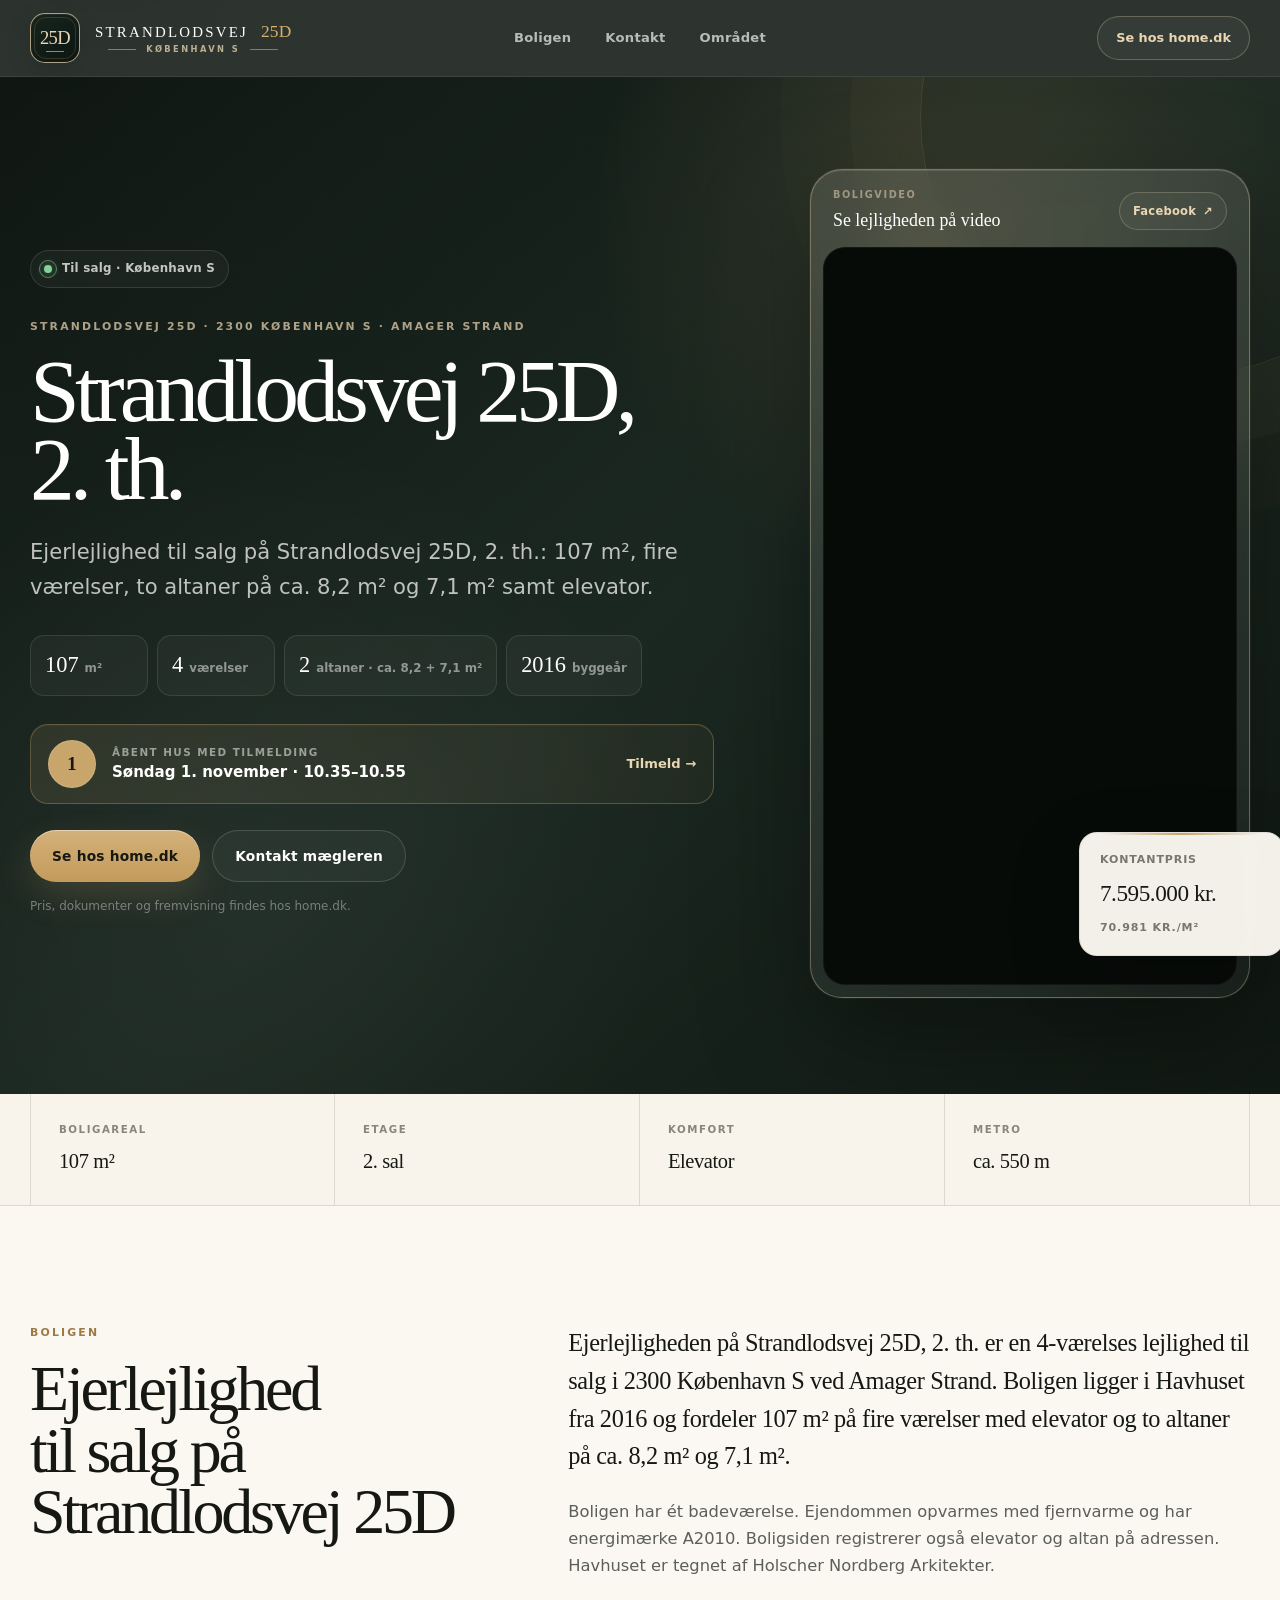
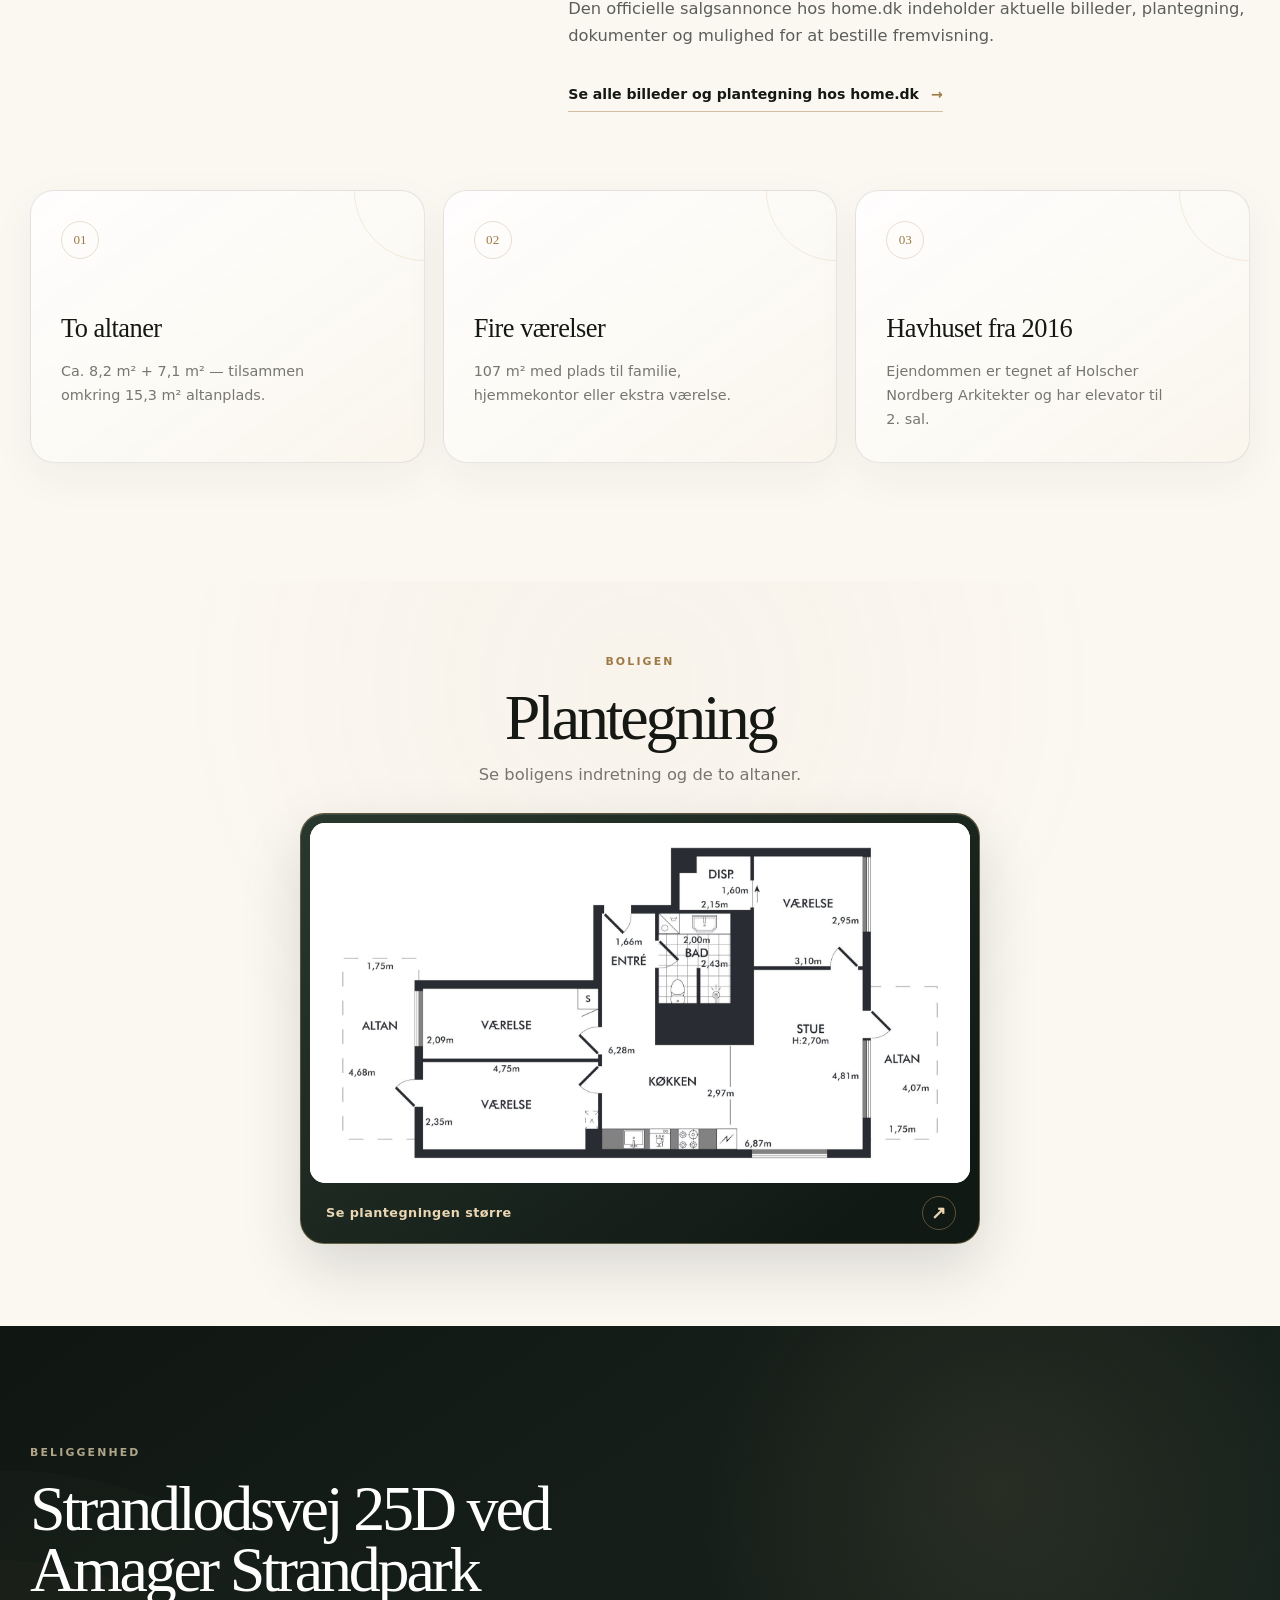
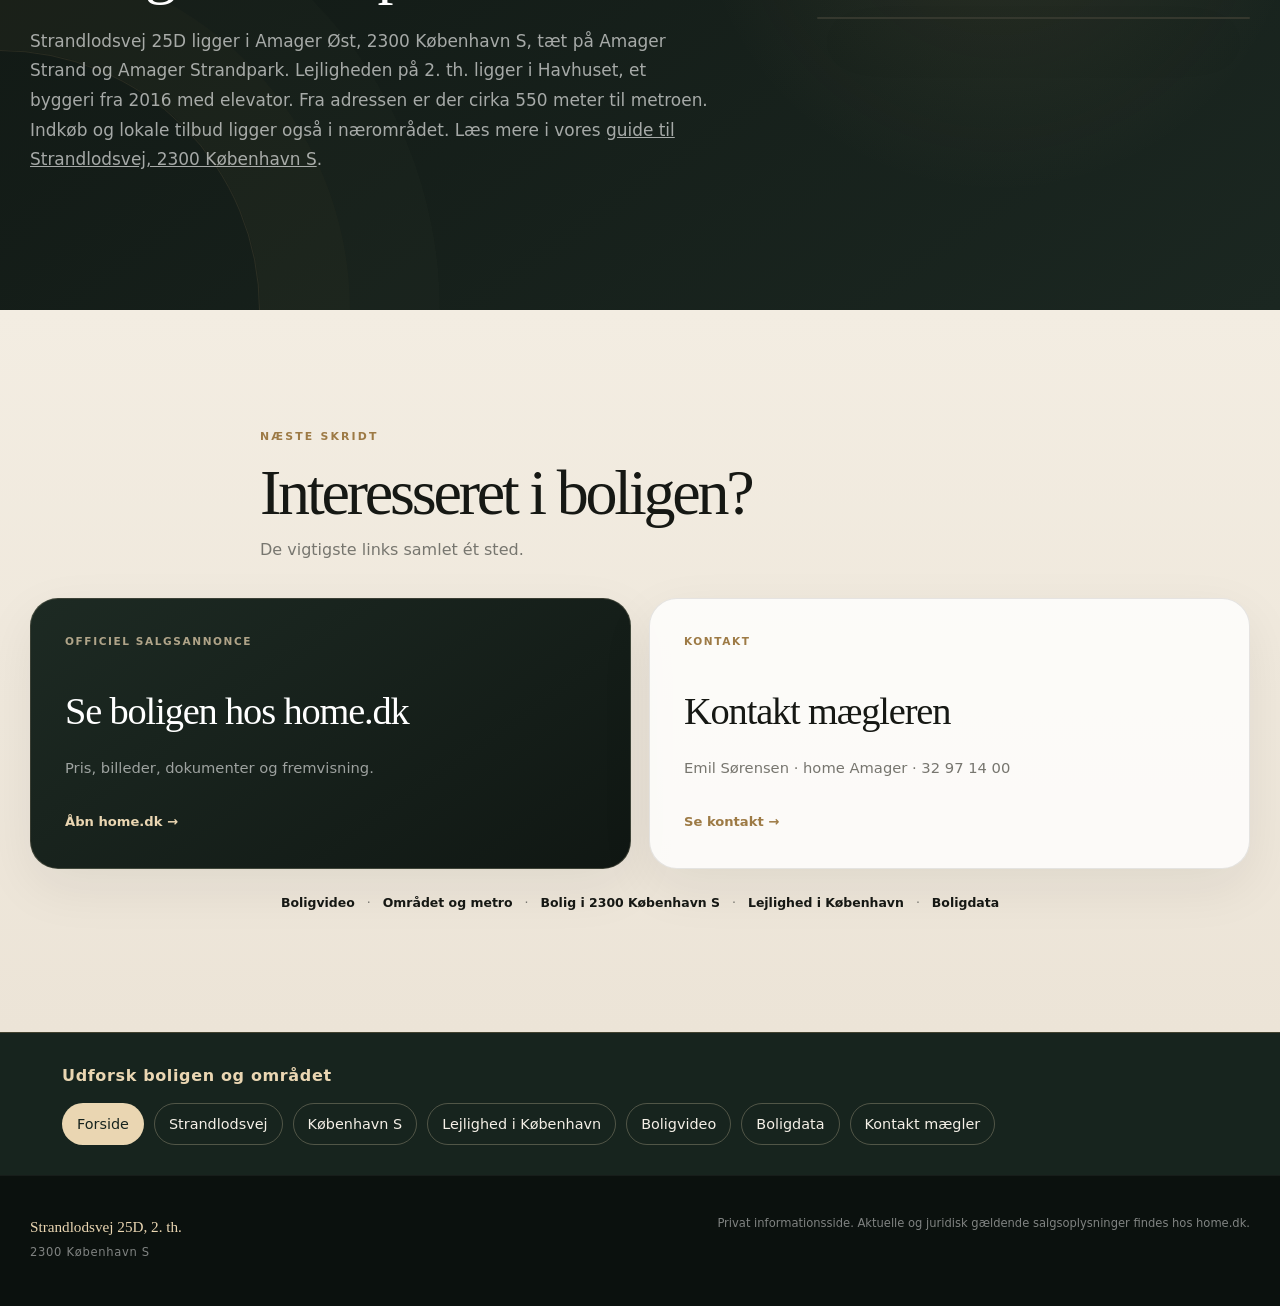
==== index.html @ 2f8e8815 "Sync listing data from home.dk" ====
<!doctype html>
<html lang="da">
<head>
  <meta charset="utf-8">
  <meta name="viewport" content="width=device-width, initial-scale=1, viewport-fit=cover">

  <title>Strandlodsvej 25D, 2. th., 2300 København S | Lejlighed til salg</title>
  <meta name="description" content="Ejerlejlighed til salg på Strandlodsvej 25D, 2. th., 2300 København S. 107 m², 4 værelser, 2 altaner og elevator tæt på Amager Strandpark og metro.">
  <meta name="robots" content="index,follow,max-image-preview:large,max-snippet:-1,max-video-preview:-1">
  <meta name="theme-color" content="#111914">

  <link rel="canonical" href="https://strandlodsvej25d.dk/">
  <link rel="alternate" hreflang="da-DK" href="https://strandlodsvej25d.dk/">
  <link rel="icon" href="/favicon-96x96.png" sizes="96x96" type="image/png">
  <link rel="manifest" href="/site.webmanifest">
  <link rel="preconnect" href="https://www.facebook.com">

  <meta property="og:locale" content="da_DK">
  <meta property="og:type" content="website">
  <meta property="og:site_name" content="Strandlodsvej 25D">
  <meta property="og:title" content="Strandlodsvej 25D, 2. th., 2300 København S | Lejlighed til salg">
  <meta property="og:description" content="Ejerlejlighed til salg på Strandlodsvej 25D, 2. th., 2300 København S. 107 m², 4 værelser, 2 altaner og elevator tæt på Amager Strandpark og metro.">
  <meta property="og:url" content="https://strandlodsvej25d.dk/">
  <meta name="twitter:card" content="summary">
  <meta name="twitter:title" content="Strandlodsvej 25D, 2. th., 2300 København S | Lejlighed til salg">
  <meta name="twitter:description" content="Ejerlejlighed til salg på Strandlodsvej 25D, 2. th., 2300 København S. 107 m², 4 værelser, 2 altaner og elevator tæt på Amager Strandpark og metro.">

  <link rel="stylesheet" href="/styles.css">

  <script type="application/ld+json">
  {
    "@context": "https://schema.org",
    "@graph": [
      {
        "@type": "WebSite",
        "@id": "https://strandlodsvej25d.dk/#website",
        "url": "https://strandlodsvej25d.dk/",
        "name": "Strandlodsvej 25D",
        "alternateName": "Strandlodsvej 25D, 2. th.",
        "inLanguage": "da-DK"
      },
      {
        "@type": "WebPage",
        "@id": "https://strandlodsvej25d.dk/#webpage",
        "url": "https://strandlodsvej25d.dk/",
        "name": "Strandlodsvej 25D, 2. th., 2300 København S | Lejlighed til salg",
        "description": "Ejerlejlighed til salg på Strandlodsvej 25D, 2. th., 2300 København S. 107 m², 4 værelser, 2 altaner og elevator tæt på Amager Strandpark og metro.",
        "inLanguage": "da-DK",
        "isPartOf": {
          "@id": "https://strandlodsvej25d.dk/#website"
        },
        "mainEntity": {
          "@id": "https://strandlodsvej25d.dk/#listing"
        }
      },
      {
        "@type": "RealEstateListing",
        "@id": "https://strandlodsvej25d.dk/#listing",
        "name": "Strandlodsvej 25D, 2. th., 2300 København S",
        "url": "https://strandlodsvej25d.dk/",
        "description": "Ejerlejlighed til salg på Strandlodsvej 25D, 2. th., nær Amager Strand i Amager Øst, 2300 København S. 107 m², 4 værelser, ét badeværelse, to altaner, elevator og Havhuset fra 2016.",
        "mainEntityOfPage": {
          "@id": "https://strandlodsvej25d.dk/#webpage"
        },
        "dateModified": "2026-10-26",
        "relatedLink": [
          "https://home.dk/salg/lejligheder/strandlodsvej-25d-2th-2300-koebenhavn-s/sag-1450004513/",
          "https://www.boliga.dk/adresse/strandlodsvej-25d-2-th-2300-koebenhavn-s-982285138",
          "https://www.boligsiden.dk/adresse/strandlodsvej-25d-2-th-2300-koebenhavn-s",
          "https://www.facebook.com/reel/1838032494234064"
        ],
        "offers": {
          "@type": "Offer",
          "price": "7595000",
          "priceCurrency": "DKK",
          "url": "https://home.dk/salg/lejligheder/strandlodsvej-25d-2th-2300-koebenhavn-s/sag-1450004513/"
        },
        "about": {
          "@type": "Apartment",
          "name": "Strandlodsvej 25D, 2. th.",
          "address": {
            "@type": "PostalAddress",
            "streetAddress": "Strandlodsvej 25D, 2. th.",
            "postalCode": "2300",
            "addressLocality": "København S",
            "addressCountry": "DK"
          },
          "floorSize": {
            "@type": "QuantitativeValue",
            "value": 107,
            "unitCode": "MTK"
          },
          "numberOfRooms": 4,
          "numberOfBathroomsTotal": 1,
          "floorLevel": "2",
          "yearBuilt": 2016,
          "amenityFeature": [
            {
              "@type": "LocationFeatureSpecification",
              "name": "To altaner",
              "value": true
            },
            {
              "@type": "LocationFeatureSpecification",
              "name": "Elevator",
              "value": true
            },
            {
              "@type": "LocationFeatureSpecification",
              "name": "Fjernvarme",
              "value": true
            },
            {
              "@type": "LocationFeatureSpecification",
              "name": "Energimærke",
              "value": "A2010"
            }
          ]
        }
      },
      {
        "@type": "Event",
        "@id": "https://strandlodsvej25d.dk/#open-house-2026-11-01",
        "name": "Åbent hus – Strandlodsvej 25D, 2. th.",
        "startDate": "2026-11-01T10:35:00+01:00",
        "endDate": "2026-11-01T10:55:00+01:00",
        "eventAttendanceMode": "https://schema.org/OfflineEventAttendanceMode",
        "eventStatus": "https://schema.org/EventScheduled",
        "location": {
          "@type": "Place",
          "name": "Strandlodsvej 25D, 2. th.",
          "address": {
            "@type": "PostalAddress",
            "streetAddress": "Strandlodsvej 25D, 2. th.",
            "postalCode": "2300",
            "addressLocality": "København S",
            "addressCountry": "DK"
          }
        },
        "url": "https://home.dk/salg/lejligheder/strandlodsvej-25d-2th-2300-koebenhavn-s/sag-1450004513/"
      }
    ]
  }
  </script>
<style id="site-wide-links-style">.site-wide-links{padding:30px 0;background:#17241e;color:#f5f0e7;border-top:1px solid rgba(200,165,107,.24)}.site-wide-links .shell{max-width:1200px;margin:0 auto;padding-left:22px;padding-right:22px}.site-wide-links-title{font-weight:700;letter-spacing:.04em;color:#ead6b2;margin:0 0 14px}.site-wide-links-items{display:flex;flex-wrap:wrap;gap:10px}.site-wide-links-items a{display:inline-block;color:#f5f0e7!important;text-decoration:none;border:1px solid rgba(234,214,178,.28);border-radius:999px;padding:10px 14px;font-size:.9rem;line-height:1.4;position:relative;z-index:3}.site-wide-links-items a:hover,.site-wide-links-items a[aria-current="page"]{background:#ead6b2;color:#17241e!important}@media(max-width:600px){.site-wide-links{padding:24px 0}.site-wide-links-items{display:grid;grid-template-columns:repeat(2,minmax(0,1fr));gap:9px}.site-wide-links-items a{text-align:center;padding:11px 7px;font-size:.8rem;overflow-wrap:anywhere}}@media(max-width:340px){.site-wide-links-items{grid-template-columns:1fr}}</style></head>

<body>
  <a class="skip-link" href="#main">Spring til indhold</a>

  <header class="site-header">
    <div class="shell nav">
      <a class="brand brand-option-one" href="/" aria-label="Strandlodsvej 25D">
        <span class="brand-seal" aria-hidden="true">
          <span class="brand-seal-text">25D</span>
          <span class="brand-seal-rule"></span>
        </span>
        <span class="brand-lockup">
          <span class="brand-title">STRANDLODSVEJ <em>25D</em></span>
          <span class="brand-sub"><i></i>KØBENHAVN S<i></i></span>
        </span>
      </a>

      <nav class="nav-links" aria-label="Hovednavigation">
        <a href="/#boligen">Boligen</a>
        <a href="/kontakt/">Kontakt</a>
        <a href="/#omraadet">Området</a>
      </nav>

      <a class="nav-cta" href="https://home.dk/salg/lejligheder/strandlodsvej-25d-2th-2300-koebenhavn-s/sag-1450004513/" rel="noopener">
        Se hos home.dk
      </a>
    </div>
  </header>

  <main id="main">
    <section class="hero" id="top">
      <div class="shell hero-grid">
        <div class="hero-copy">
          <div class="availability">
            <span class="pulse" aria-hidden="true"></span>
            <span>Til salg · København S</span>
          </div>

          <p class="eyebrow">Strandlodsvej 25D · 2300 København S · Amager Strand</p>
          <h1>Strandlodsvej 25D,<br>2. th.</h1>
          <p class="hero-lead">
            Ejerlejlighed til salg på Strandlodsvej 25D, 2. th.:
            107 m², fire værelser, to altaner på ca. 8,2 m² og 7,1 m² samt elevator.
          </p>

          <div class="hero-stats" aria-label="Vigtigste boligfakta">
            <div><strong>107</strong><span>m²</span></div>
            <div><strong>4</strong><span>værelser</span></div>
            <div><strong>2</strong><span>altaner · ca. 8,2 + 7,1 m²</span></div>
            <div><strong>2016</strong><span>byggeår</span></div>
          </div>
          <div class="open-house-banner">
            <div class="open-house-icon" aria-hidden="true">1</div>
            <div class="open-house-copy">
              <span>Åbent hus med tilmelding</span>
              <strong>Søndag 1. november · 10.35–10.55</strong>
            </div>
            <a href="https://home.dk/salg/lejligheder/strandlodsvej-25d-2th-2300-koebenhavn-s/sag-1450004513/" rel="noopener">
              Tilmeld →
            </a>
          </div>

          <div class="hero-actions">
            <a class="button button-primary" href="https://home.dk/salg/lejligheder/strandlodsvej-25d-2th-2300-koebenhavn-s/sag-1450004513/" rel="noopener">
              Se hos home.dk
            </a>
            <a class="button button-ghost" href="/kontakt/">
              Kontakt mægleren
            </a>
          </div>

          <p class="microcopy">Pris, dokumenter og fremvisning findes hos home.dk.</p>
        </div>

        <div class="video-stage" id="video">
          <div class="video-shell">
            <div class="video-toolbar">
              <div>
                <span class="video-kicker">Boligvideo</span>
                <strong>Se lejligheden på video</strong>
              </div>
              <a class="video-facebook-link" href="https://www.facebook.com/reel/1838032494234064" target="_blank" rel="noopener" aria-label="Åbn boligvideo på Facebook">
                Facebook <span aria-hidden="true">↗</span>
              </a>
            </div>

            <div class="video-frame">
              <iframe
                src="https://www.facebook.com/plugins/video.php?height=476&amp;href=https%3A%2F%2Fwww.facebook.com%2Freel%2F1838032494234064%2F&amp;show_text=false&amp;width=267&amp;t=0"
                width="267"
                height="476"
                style="border:none;overflow:hidden"
                scrolling="no"
                frameborder="0"
                allowfullscreen="true"
                allow="autoplay; clipboard-write; encrypted-media; picture-in-picture; web-share"
                title="Video af Strandlodsvej 25D">
              </iframe>
            </div>
          </div>

          <div class="price-card">
            <span>Kontantpris</span>
            <strong>7.595.000 kr.</strong>
            <small>70.981 kr./m²</small>
          </div>
        </div>
      </div>
    </section>

    <section class="trust-strip">
      <div class="shell trust-grid">
        <div>
          <span class="trust-label">Boligareal</span>
          <strong>107 m²</strong>
        </div>
        <div>
          <span class="trust-label">Etage</span>
          <strong>2. sal</strong>
        </div>
        <div>
          <span class="trust-label">Komfort</span>
          <strong>Elevator</strong>
        </div>
        <div>
          <span class="trust-label">Metro</span>
          <strong>ca. 550 m</strong>
        </div>
      </div>
    </section>

    <section class="section" id="boligen">
      <div class="shell content-grid">
        <div class="section-intro">
          <p class="eyebrow dark">Boligen</p>
          <h2>Ejerlejlighed til salg på Strandlodsvej 25D</h2>
        </div>

        <div class="prose">
          <p class="lead-paragraph">
            Ejerlejligheden på Strandlodsvej 25D, 2. th. er en 4-værelses lejlighed til salg
            i 2300 København S ved Amager Strand. Boligen ligger i Havhuset fra 2016 og
            fordeler 107 m² på fire værelser med elevator og to altaner på ca. 8,2 m² og 7,1 m².
          </p>
          <p>
            Boligen har ét badeværelse. Ejendommen opvarmes med fjernvarme
            og har energimærke A2010. Boligsiden registrerer også elevator og altan
            på adressen. Havhuset er tegnet af Holscher Nordberg Arkitekter.
          </p>
          <p>
            Den officielle salgsannonce hos home.dk indeholder aktuelle billeder,
            plantegning, dokumenter og mulighed for at bestille fremvisning.
          </p>

          <a class="text-cta" href="https://home.dk/salg/lejligheder/strandlodsvej-25d-2th-2300-koebenhavn-s/sag-1450004513/" rel="noopener">
            Se alle billeder og plantegning hos home.dk <span>→</span>
          </a>
        </div>
      </div>

      <div class="shell feature-grid">
        <article class="feature-card">
          <span>01</span>
          <h3>To altaner</h3>
          <p>Ca. 8,2 m² + 7,1 m² — tilsammen omkring 15,3 m² altanplads.</p>
        </article>
        <article class="feature-card">
          <span>02</span>
          <h3>Fire værelser</h3>
          <p>107 m² med plads til familie, hjemmekontor eller ekstra værelse.</p>
        </article>
        <article class="feature-card">
          <span>03</span>
          <h3>Havhuset fra 2016</h3>
          <p>Ejendommen er tegnet af Holscher Nordberg Arkitekter og har elevator til 2. sal.</p>
        </article>
      </div>
    </section>

    <section class="section floorplan-section" id="plantegning">
      <div class="shell floorplan-intro">
        <p class="eyebrow dark">Boligen</p>
        <h2>Plantegning</h2>
        <p>Se boligens indretning og de to altaner.</p>
      </div>

      <div class="shell">
        <a class="floorplan-card floorplan-trigger" href="/floorplan-preview.png" target="_blank" rel="noopener" aria-label="Åbn plantegningen" aria-haspopup="dialog">
          <img src="/floorplan-preview.png" alt="Plantegning af 107 m² lejlighed på Strandlodsvej 25D, 2. th. ved Amager Strand med to altaner" width="1881" height="1026" loading="lazy">
          <span class="floorplan-action">
            <span>Se plantegningen større</span>
            <span aria-hidden="true">↗</span>
          </span>
        </a>
      </div>
    </section>

    <dialog class="floorplan-dialog" id="floorplan-dialog" aria-label="Plantegning for Strandlodsvej 25D">
      <div class="floorplan-dialog-header">
        <strong>Plantegning</strong>
        <button class="floorplan-dialog-close" type="button" aria-label="Luk plantegningen">Luk ×</button>
      </div>
      <img src="/floorplan-preview.png" alt="Plantegning af 107 m² lejlighed på Strandlodsvej 25D, 2. th. ved Amager Strand med to altaner" width="1881" height="1026">
      <a class="floorplan-dialog-fullsize" href="/floorplan-preview.png" target="_blank" rel="noopener">Åbn billedet i fuld størrelse ↗</a>
    </dialog>

    <section class="section section-dark" id="omraadet">
      <div class="shell location-grid">
        <div>
          <p class="eyebrow light">Beliggenhed</p>
          <h2>Strandlodsvej 25D ved Amager Strandpark</h2>
          <p class="location-copy">
            Strandlodsvej 25D ligger i Amager Øst, 2300 København S, tæt
            på Amager Strand og Amager Strandpark. Lejligheden på 2. th.
            ligger i Havhuset, et byggeri fra 2016 med elevator.
            Fra adressen er der cirka 550 meter til metroen. Indkøb og
            lokale tilbud ligger også i nærområdet. Læs mere i vores
            <a href="/strandlodsvej/">guide til Strandlodsvej, 2300 København S</a>.
          </p>
        </div>

        <figure class="location-visual">
          <div class="location-metric" aria-label="Cirka 550 meter til metro">
            <strong>550 m</strong>
            <span>til metro</span>
          </div>
          <figcaption>
            <strong>Amager Strandpark</strong>
            <span>Foto: Thomas Rousing / Wikimedia Commons · <a href="https://creativecommons.org/licenses/by/2.0/" target="_blank" rel="noopener">CC BY 2.0</a></span>
          </figcaption>
        </figure>
      </div>
    </section>

    <section class="section buyer-actions" aria-labelledby="buyer-actions-title">
      <div class="shell buyer-actions-head">
        <p class="eyebrow dark">Næste skridt</p>
        <h2 id="buyer-actions-title">Interesseret i boligen?</h2>
        <p>De vigtigste links samlet ét sted.</p>
      </div>

      <div class="shell buyer-actions-grid">
        <a class="buyer-action buyer-action-primary" href="https://home.dk/salg/lejligheder/strandlodsvej-25d-2th-2300-koebenhavn-s/sag-1450004513/" rel="noopener">
          <span class="buyer-action-kicker">Officiel salgsannonce</span>
          <h3>Se boligen hos home.dk</h3>
          <p>Pris, billeder, dokumenter og fremvisning.</p>
          <span class="buyer-action-link">Åbn home.dk →</span>
        </a>

        <a class="buyer-action" href="/kontakt/">
          <span class="buyer-action-kicker">Kontakt</span>
          <h3>Kontakt mægleren</h3>
          <p>Emil Sørensen · home Amager · 32 97 14 00</p>
          <span class="buyer-action-link">Se kontakt →</span>
        </a>
      </div>

      <nav class="shell secondary-links" aria-label="Andre sider om Strandlodsvej 25D">
        <a href="/video/">Boligvideo</a>
        <span aria-hidden="true">·</span>
        <a href="/strandlodsvej/">Området og metro</a>
        <span aria-hidden="true">·</span>
        <a href="/2300-koebenhavn-s/">Bolig i 2300 København S</a>
        <span aria-hidden="true">·</span>
        <a href="/lejlighed-til-salg-koebenhavn/">Lejlighed i København</a>
        <span aria-hidden="true">·</span>
        <a href="/boliga/">Boligdata</a>
      </nav>
    </section>
  </main>

  <a class="mobile-sticky-cta" href="https://home.dk/salg/lejligheder/strandlodsvej-25d-2th-2300-koebenhavn-s/sag-1450004513/" rel="noopener">
    Se boligen hos home.dk
  </a>

  <nav class="site-wide-links" aria-label="Udforsk alle sider"><div class="shell"><p class="site-wide-links-title">Udforsk boligen og området</p><div class="site-wide-links-items"><a href="/" aria-current="page">Forside</a><a href="/strandlodsvej/">Strandlodsvej</a><a href="/2300-koebenhavn-s/">København S</a><a href="/lejlighed-til-salg-koebenhavn/">Lejlighed i København</a><a href="/video/">Boligvideo</a><a href="/boliga/">Boligdata</a><a href="/kontakt/">Kontakt mægler</a></div></div></nav>
<footer class="footer">
    <div class="shell footer-inner">
      <div>
        <strong>Strandlodsvej 25D, 2. th.</strong>
        <span>2300 København S</span>
      </div>
      <p>Privat informationsside. Aktuelle og juridisk gældende salgsoplysninger findes hos home.dk.</p>
    </div>
  </footer>
  <script>
    (() => {
      const trigger = document.querySelector(".floorplan-trigger");
      const dialog = document.getElementById("floorplan-dialog");
      if (!trigger || !dialog || typeof dialog.showModal !== "function") return;

      trigger.addEventListener("click", event => {
        event.preventDefault();
        dialog.showModal();
        document.body.style.overflow = "hidden";
      });
      dialog.querySelector(".floorplan-dialog-close").addEventListener("click", () => dialog.close());
      dialog.addEventListener("click", event => {
        if (event.target === dialog) dialog.close();
      });
      dialog.addEventListener("close", () => {
        document.body.style.overflow = "";
        trigger.focus();
      });
    })();
  </script>
</body>
</html>
---- styles.css ----
:root {
  --ink: #161814;
  --ink-soft: #252922;
  --forest: #1f2a24;
  --forest-deep: #111914;
  --ivory: #f5f0e7;
  --ivory-2: #ece4d7;
  --paper: #fbf8f2;
  --white: #ffffff;
  --muted: #77766f;
  --line: rgba(22,24,20,.12);
  --gold: #c8a56b;
  --gold-light: #ead6b2;
  --gold-deep: #9d7a45;
  --shadow-soft: 0 24px 70px rgba(17,25,20,.10);
  --shadow-deep: 0 34px 100px rgba(0,0,0,.28);
  --shell: min(1220px, calc(100% - 56px));
}

*,*::before,*::after{box-sizing:border-box}
html{scroll-behavior:smooth;background:var(--forest-deep)}
body{margin:0;max-width:100%;overflow-x:clip;background:var(--paper);color:var(--ink);font-family:Inter,ui-sans-serif,system-ui,-apple-system,BlinkMacSystemFont,"Segoe UI",sans-serif;line-height:1.65;-webkit-font-smoothing:antialiased;text-rendering:optimizeLegibility}
img,svg,video,iframe{max-width:100%}
a{color:inherit;-webkit-tap-highlight-color:transparent}
.shell{width:var(--shell);margin-inline:auto}
.skip-link{position:fixed;top:-80px;left:18px;z-index:999;padding:11px 16px;border-radius:999px;background:var(--white);color:var(--ink);font-size:.86rem;font-weight:800;box-shadow:var(--shadow-soft)}
.skip-link:focus{top:18px}

.site-header{position:sticky;top:0;z-index:100;border-bottom:1px solid rgba(255,255,255,.08);background:rgba(17,25,20,.88);backdrop-filter:blur(20px) saturate(130%);-webkit-backdrop-filter:blur(20px) saturate(130%)}
.nav{min-height:76px;display:grid;grid-template-columns:1fr auto 1fr;align-items:center;gap:30px}
.brand{width:fit-content;color:var(--white);text-decoration:none}
.brand-option-one{display:inline-flex;align-items:center;gap:15px;line-height:1}
.brand-seal{position:relative;display:grid;place-items:center;width:50px;height:50px;flex:0 0 50px;border:1px solid rgba(234,214,178,.72);border-radius:15px;background:linear-gradient(145deg,#18261f 0%,#0d1511 100%);box-shadow:inset 0 1px 0 rgba(255,255,255,.055),0 8px 24px rgba(0,0,0,.16)}
.brand-seal::after{content:"";position:absolute;inset:3px;border:1px solid rgba(200,165,107,.20);border-radius:12px;pointer-events:none}
.brand-seal-text{position:relative;z-index:1;color:var(--gold-light);font-family:Georgia,"Times New Roman",serif;font-size:1.16rem;font-weight:500;letter-spacing:-.035em}
.brand-seal-rule{position:absolute;left:15px;right:15px;bottom:10px;height:1px;background:rgba(200,165,107,.78)}
.brand-lockup{display:grid;gap:5px}
.brand-title{font-family:Georgia,"Times New Roman",serif;font-size:.93rem;font-weight:400;letter-spacing:.15em;white-space:nowrap}
.brand-title em{margin-left:7px;color:#d7b06b;font-family:Georgia,"Times New Roman",serif;font-size:1.17em;font-style:normal;font-weight:500;letter-spacing:.01em}
.brand-sub{display:flex;align-items:center;justify-content:center;gap:10px;color:rgba(234,214,178,.76);font-size:.52rem;font-weight:650;letter-spacing:.29em;white-space:nowrap}
.brand-sub i{display:block;width:28px;height:1px;background:rgba(200,165,107,.63)}
.nav-links{display:flex;align-items:center;gap:34px}
.nav-links a{position:relative;color:rgba(255,255,255,.67);text-decoration:none;font-size:.82rem;font-weight:650;letter-spacing:.02em;transition:color .2s ease}
.nav-links a::after{content:"";position:absolute;left:0;right:100%;bottom:-8px;height:1px;background:var(--gold);transition:right .22s ease}
.nav-links a:hover{color:var(--white)}
.nav-links a:hover::after{right:0}
.nav-cta{justify-self:end;display:inline-flex;align-items:center;min-height:44px;padding:0 18px;border:1px solid rgba(234,214,178,.28);border-radius:999px;background:rgba(255,255,255,.04);color:var(--gold-light);text-decoration:none;font-size:.8rem;font-weight:800;transition:background .2s ease,border-color .2s ease,transform .2s ease}
.nav-cta:hover{transform:translateY(-1px);border-color:rgba(234,214,178,.5);background:rgba(255,255,255,.08)}

.hero{position:relative;overflow:hidden;padding:92px 0 96px;color:var(--white);background:radial-gradient(circle at 76% 14%,rgba(200,165,107,.17),transparent 29%),radial-gradient(circle at 18% 78%,rgba(255,255,255,.045),transparent 34%),linear-gradient(140deg,#101713 0%,#1b2821 52%,#111914 100%)}
.hero::before{content:"";position:absolute;inset:0;opacity:.12;pointer-events:none;background-image:linear-gradient(rgba(255,255,255,.055) 1px,transparent 1px),linear-gradient(90deg,rgba(255,255,255,.055) 1px,transparent 1px);background-size:64px 64px;mask-image:linear-gradient(to bottom,#000 0%,rgba(0,0,0,.45) 58%,transparent 100%)}
.hero::after{content:"";position:absolute;width:520px;height:520px;right:-160px;top:-220px;border:1px solid rgba(200,165,107,.16);border-radius:50%;box-shadow:0 0 0 70px rgba(200,165,107,.035),0 0 0 140px rgba(200,165,107,.02);pointer-events:none}
.hero-grid{position:relative;z-index:1;display:grid;grid-template-columns:minmax(0,1fr) minmax(390px,.68fr);gap:clamp(48px,5.5vw,76px);align-items:center}
.hero-copy{min-width:0}
.availability{display:inline-flex;align-items:center;gap:10px;margin-bottom:30px;padding:8px 13px;border:1px solid rgba(255,255,255,.12);border-radius:999px;background:rgba(255,255,255,.035);color:rgba(255,255,255,.74);font-size:.74rem;font-weight:750;letter-spacing:.02em}
.pulse{position:relative;width:8px;height:8px;flex:0 0 8px;border-radius:50%;background:#83d39b;box-shadow:0 0 10px rgba(131,211,155,.55)}
.pulse::after{content:"";position:absolute;inset:-5px;border:1px solid rgba(131,211,155,.55);border-radius:50%;animation:statusPulse 2.8s ease-out infinite}
@keyframes statusPulse{0%{transform:scale(.7);opacity:.75}65%,100%{transform:scale(1.7);opacity:0}}
.eyebrow{margin:0 0 16px;color:rgba(234,214,178,.72);font-size:.68rem;font-weight:850;letter-spacing:.2em;text-transform:uppercase}
.eyebrow.dark{color:var(--gold-deep)}
.eyebrow.light{color:rgba(234,214,178,.74)}
h1,h2,h3,p{margin-top:0}
h1{max-width:800px;margin-bottom:26px;font-family:Georgia,"Times New Roman",serif;font-size:clamp(4rem,7vw,7.35rem);line-height:.88;font-weight:400;letter-spacing:-.055em;text-wrap:balance}
.hero-lead{max-width:650px;margin-bottom:30px;color:rgba(255,255,255,.72);font-size:clamp(1.08rem,1.8vw,1.32rem);line-height:1.65;font-weight:400}
.hero-stats{display:flex;flex-wrap:wrap;gap:9px;margin-bottom:28px}
.hero-stats div{display:flex;align-items:baseline;min-width:118px;padding:11px 14px;border:1px solid rgba(255,255,255,.10);border-radius:14px;background:rgba(255,255,255,.035)}
.hero-stats strong{font-family:Georgia,"Times New Roman",serif;font-size:1.4rem;font-weight:400}
.hero-stats span{margin-left:6px;color:rgba(255,255,255,.5);font-size:.74rem;font-weight:650}
.open-house-banner{display:grid;grid-template-columns:auto minmax(0,1fr) auto;gap:16px;align-items:center;max-width:720px;margin-bottom:26px;padding:15px 17px;border:1px solid rgba(200,165,107,.34);border-radius:18px;background:linear-gradient(90deg,rgba(200,165,107,.12),rgba(200,165,107,.055));box-shadow:inset 0 1px 0 rgba(255,255,255,.035)}
.open-house-icon{display:grid;place-items:center;width:48px;height:48px;border:1px solid rgba(255,255,255,.14);border-radius:50%;background:var(--gold);color:#171812;font-family:Georgia,"Times New Roman",serif;font-size:1.18rem;font-weight:700}
.open-house-copy{display:grid;min-width:0;line-height:1.22}
.open-house-copy span{margin-bottom:4px;color:rgba(255,255,255,.52);font-size:.65rem;font-weight:850;letter-spacing:.14em;text-transform:uppercase}
.open-house-copy strong{font-size:.94rem;font-weight:700}
.open-house-banner>a{display:inline-flex;align-items:center;min-height:44px;color:var(--gold-light);text-decoration:none;font-size:.82rem;font-weight:800;white-space:nowrap}
.hero-actions{display:flex;flex-wrap:wrap;gap:12px}
.button{display:inline-flex;justify-content:center;align-items:center;min-height:52px;padding:0 22px;border-radius:999px;text-decoration:none;font-size:.86rem;font-weight:850;letter-spacing:.015em;transition:transform .18s ease,box-shadow .18s ease,background .18s ease,border-color .18s ease}
.button:hover{transform:translateY(-2px)}
.button-primary{background:linear-gradient(180deg,#d3b17a 0%,#c39b5c 100%);color:#171812;box-shadow:0 14px 34px rgba(200,165,107,.18),inset 0 1px 0 rgba(255,255,255,.42)}
.button-primary:hover{box-shadow:0 18px 42px rgba(200,165,107,.24),inset 0 1px 0 rgba(255,255,255,.42)}
.button-ghost{border:1px solid rgba(255,255,255,.15);background:rgba(255,255,255,.035);color:var(--white)}
.button-ghost:hover{border-color:rgba(255,255,255,.28);background:rgba(255,255,255,.07)}
.microcopy{margin-top:15px;margin-bottom:0;color:rgba(255,255,255,.39);font-size:.75rem}

.video-stage{position:relative;width:100%;max-width:440px;justify-self:end}
.video-shell{position:relative;z-index:2;padding:12px;border:1px solid rgba(234,214,178,.34);border-radius:32px;background:linear-gradient(145deg,rgba(255,255,255,.12),rgba(255,255,255,.045));box-shadow:0 38px 110px rgba(0,0,0,.36),0 0 0 1px rgba(200,165,107,.08),inset 0 1px 0 rgba(255,255,255,.12);backdrop-filter:blur(16px);-webkit-backdrop-filter:blur(16px)}
.video-toolbar{min-height:58px;display:flex;align-items:center;justify-content:space-between;gap:18px;padding:5px 10px 11px}
.video-toolbar>div{display:grid}
.video-kicker{color:rgba(234,214,178,.55);font-size:.61rem;font-weight:850;letter-spacing:.16em;text-transform:uppercase}
.video-toolbar strong{margin-top:3px;font-family:Georgia,"Times New Roman",serif;font-size:1.12rem;font-weight:500}
.video-toolbar>a{display:inline-flex;align-items:center;justify-content:center;gap:7px;min-height:38px;padding:0 13px;border:1px solid rgba(234,214,178,.24);border-radius:999px;background:rgba(255,255,255,.045);color:var(--gold-light);text-decoration:none;font-size:.72rem;font-weight:800;letter-spacing:.02em;transition:background .2s ease,border-color .2s ease,transform .2s ease}
.video-toolbar>a:hover{transform:translateY(-1px);border-color:rgba(234,214,178,.48);background:rgba(255,255,255,.08)}
.video-frame{width:100%;aspect-ratio:267/476;overflow:hidden;border-radius:22px;background:#070b08;box-shadow:inset 0 0 0 1px rgba(255,255,255,.05)}
.video-frame iframe{display:block;width:100%;height:100%}
.price-card{position:absolute;right:-34px;bottom:42px;z-index:3;min-width:205px;padding:18px 20px;border:1px solid rgba(22,24,20,.08);border-radius:18px;background:rgba(251,248,242,.97);color:var(--ink);box-shadow:0 24px 70px rgba(0,0,0,.22);backdrop-filter:blur(12px)}
.price-card::before{content:"";position:absolute;left:20px;right:20px;top:0;height:2px;background:linear-gradient(90deg,transparent,var(--gold),transparent)}
.price-card span,.price-card small{display:block;color:var(--muted);font-size:.69rem;font-weight:700;letter-spacing:.08em;text-transform:uppercase}
.price-card strong{display:block;margin:5px 0 6px;font-family:Georgia,"Times New Roman",serif;font-size:1.45rem;font-weight:500;letter-spacing:-.02em}

.trust-strip{position:relative;border-bottom:1px solid var(--line);background:#f8f4ec}
.trust-grid{display:grid;grid-template-columns:repeat(4,1fr)}
.trust-grid>div{position:relative;padding:27px 28px;border-right:1px solid var(--line)}
.trust-grid>div:first-child{border-left:1px solid var(--line)}
.trust-label{display:block;margin-bottom:7px;color:#88857d;font-size:.64rem;font-weight:850;letter-spacing:.15em;text-transform:uppercase}
.trust-grid strong{font-family:Georgia,"Times New Roman",serif;font-size:1.28rem;font-weight:500;letter-spacing:-.02em}

.section{position:relative;padding:118px 0}
.content-grid{display:grid;grid-template-columns:.78fr 1.22fr;gap:clamp(60px,8vw,110px);align-items:start}
.section-intro{position:sticky;top:116px}
.section h2{max-width:650px;margin-bottom:26px;font-family:Georgia,"Times New Roman",serif;font-size:clamp(2.7rem,5vw,4.9rem);line-height:.96;font-weight:400;letter-spacing:-.05em;text-wrap:balance}
.prose{max-width:690px}
.prose p{color:#5c5f59;font-size:1.02rem}
.lead-paragraph{color:var(--ink)!important;font-family:Georgia,"Times New Roman",serif;font-size:clamp(1.28rem,2vw,1.52rem)!important;line-height:1.55;letter-spacing:-.015em}
.text-cta{display:inline-flex;gap:12px;align-items:center;margin-top:16px;padding-bottom:5px;border-bottom:1px solid rgba(157,122,69,.45);color:var(--ink);text-decoration:none;font-size:.88rem;font-weight:850}
.text-cta span{color:var(--gold-deep)}
.feature-grid{display:grid;grid-template-columns:repeat(3,1fr);gap:18px;margin-top:78px}
.feature-card{position:relative;overflow:hidden;min-height:248px;padding:30px;border:1px solid rgba(22,24,20,.10);border-radius:24px;background:linear-gradient(145deg,rgba(255,255,255,.86),rgba(249,245,237,.92));box-shadow:0 14px 44px rgba(35,38,32,.05)}
.feature-card::after{content:"";position:absolute;width:140px;height:140px;right:-70px;top:-70px;border:1px solid rgba(200,165,107,.20);border-radius:50%}
.feature-card>span{display:inline-flex;align-items:center;justify-content:center;width:38px;height:38px;margin-bottom:48px;border:1px solid rgba(157,122,69,.24);border-radius:50%;color:var(--gold-deep);font-family:Georgia,"Times New Roman",serif;font-size:.82rem}
.feature-card h3{margin-bottom:10px;font-family:Georgia,"Times New Roman",serif;font-size:1.65rem;font-weight:500;letter-spacing:-.02em}
.feature-card p{max-width:290px;margin-bottom:0;color:var(--muted);font-size:.9rem;line-height:1.65}

.section.floorplan-section{padding:72px 0 82px;background:radial-gradient(ellipse at 50% 14%,rgba(200,165,107,.055),transparent 55%),var(--paper)}
.floorplan-intro{max-width:680px;margin:0 auto 24px;text-align:center}
.floorplan-intro h2{margin:0 auto 14px}
.floorplan-intro>p:not(.eyebrow){max-width:650px;margin:0 auto;color:var(--muted);font-size:1.02rem}
.floorplan-card{display:block;width:min(100%,680px);margin-inline:auto;padding:9px 9px 0;overflow:hidden;border:1px solid rgba(200,165,107,.38);border-radius:24px;background:linear-gradient(145deg,#29382f,#111914 88%);box-shadow:0 24px 60px rgba(17,25,20,.15),inset 0 1px 0 rgba(255,255,255,.10);text-decoration:none;transition:box-shadow .2s ease,border-color .2s ease,transform .2s ease}
.floorplan-card:hover{transform:translateY(-2px);border-color:rgba(200,165,107,.7);box-shadow:0 30px 70px rgba(17,25,20,.2),inset 0 1px 0 rgba(255,255,255,.10)}
.floorplan-card:focus-visible{outline:3px solid var(--gold);outline-offset:4px}
.floorplan-card img{display:block;width:100%;height:auto;max-height:none;object-fit:contain;border-radius:15px;background:var(--white)}
.floorplan-action{display:flex;align-items:center;justify-content:space-between;gap:20px;padding:13px 14px 13px 16px;color:var(--gold-light);font-size:.8rem;font-weight:750;letter-spacing:.035em}
.floorplan-action>span:last-child{display:grid;place-items:center;width:34px;height:34px;flex:0 0 34px;border:1px solid rgba(200,165,107,.4);border-radius:50%;color:var(--gold-light);font-family:Georgia,"Times New Roman",serif;font-size:1.15rem;line-height:1}
.floorplan-dialog{position:fixed;inset:0;width:min(96vw,1180px);max-width:1180px;max-height:94dvh;margin:auto;padding:15px;border:1px solid rgba(200,165,107,.36);border-radius:24px;background:var(--paper);color:var(--ink);box-shadow:var(--shadow-deep);overflow:auto}
.floorplan-dialog::backdrop{background:rgba(8,15,11,.83);backdrop-filter:blur(6px)}
.floorplan-dialog-header{display:flex;align-items:center;justify-content:space-between;gap:18px;margin-bottom:12px;padding:9px 11px 9px 17px;border-radius:15px;background:linear-gradient(135deg,#28382e,#111914);color:var(--gold-light)}
.floorplan-dialog-header strong{font-family:Georgia,"Times New Roman",serif;font-size:1.2rem;font-weight:500}
.floorplan-dialog-close{min-width:68px;min-height:40px;padding:7px 13px;border:1px solid rgba(200,165,107,.4);border-radius:999px;background:rgba(255,255,255,.065);color:var(--gold-light);font:inherit;font-size:.85rem;font-weight:750;cursor:pointer}
.floorplan-dialog-close:hover{background:rgba(255,255,255,.12)}
.floorplan-dialog-close:focus-visible{outline:3px solid var(--gold);outline-offset:3px}
.floorplan-dialog img{display:block;width:100%;height:auto;max-height:calc(94dvh - 170px);margin-inline:auto;border-radius:12px;object-fit:contain;background:var(--white)}
.floorplan-dialog-fullsize{display:block;width:fit-content;margin:14px 0 0 auto;color:var(--gold-deep);font-size:.83rem;font-weight:800;text-decoration:none}

.section-dark{overflow:hidden;background:radial-gradient(circle at 78% 28%,rgba(200,165,107,.10),transparent 28%),linear-gradient(145deg,#101713,#1b2721);color:var(--white)}
.section-dark::before{content:"";position:absolute;width:520px;height:520px;left:-260px;bottom:-260px;border:1px solid rgba(200,165,107,.12);border-radius:50%;box-shadow:0 0 0 90px rgba(200,165,107,.025),0 0 0 180px rgba(200,165,107,.014)}
.metro-section{background:#fbf8f2}
.metro-card-grid{display:grid;grid-template-columns:repeat(2,minmax(0,1fr));gap:22px;margin-top:46px}
.metro-card{overflow:hidden;border:1px solid var(--line);border-radius:28px;background:#fff;box-shadow:0 20px 60px rgba(22,24,20,.07)}
.metro-photo{display:block;overflow:hidden;background:#e9e4db}
.metro-photo img{display:block;width:100%;height:280px;object-fit:cover;transition:transform .35s ease}
.metro-photo:hover img{transform:scale(1.02)}
.metro-card-copy{padding:24px 26px 26px}
.metro-card-copy>span{display:block;margin-bottom:8px;color:var(--gold-deep);font-size:.68rem;font-weight:850;letter-spacing:.12em;text-transform:uppercase}
.metro-card-copy h3{margin-bottom:10px;font-family:Georgia,"Times New Roman",serif;font-size:1.45rem;font-weight:500}
.metro-card-copy p{margin-bottom:14px;color:var(--muted);line-height:1.65}
.metro-card-copy small{display:block;color:#918c82;font-size:.66rem;line-height:1.5}
.metro-source-note{margin-top:16px}
.metro-source-note p{margin:0;color:var(--muted);font-size:.74rem;line-height:1.6}
.location-grid{position:relative;z-index:1;display:grid;grid-template-columns:1fr .62fr;gap:clamp(56px,7vw,92px);align-items:center}
.location-visual{position:relative;margin:0;overflow:hidden;border:1px solid rgba(234,214,178,.18);border-radius:28px;background:#0d1511;box-shadow:0 24px 70px rgba(0,0,0,.24)}
.location-visual>img{display:block;width:100%;height:clamp(250px,28vw,360px);object-fit:cover;object-position:center 48%}
.location-visual::after{content:"";position:absolute;inset:0;background:linear-gradient(to top,rgba(8,13,10,.68) 0%,rgba(8,13,10,.05) 42%,transparent 62%);pointer-events:none}
.location-visual figcaption{position:absolute;left:18px;right:18px;bottom:15px;z-index:2;display:grid;gap:2px;color:var(--white)}
.location-visual figcaption strong{font-family:Georgia,"Times New Roman",serif;font-size:1rem;font-weight:500}
.location-visual figcaption span{color:rgba(255,255,255,.62);font-size:.62rem;line-height:1.35}
.location-visual figcaption a{color:rgba(234,214,178,.86);text-decoration:none}
.location-visual figcaption a:hover{text-decoration:underline}
.location-metric{position:absolute;top:16px;right:16px;z-index:2;display:grid;min-width:94px;padding:11px 14px;border:1px solid rgba(255,255,255,.22);border-radius:16px;background:rgba(17,25,20,.78);box-shadow:0 10px 30px rgba(0,0,0,.18);backdrop-filter:blur(10px);-webkit-backdrop-filter:blur(10px)}
.location-metric strong{font-family:Georgia,"Times New Roman",serif;font-size:1.35rem;font-weight:500;line-height:1}
.location-metric span{margin-top:4px;color:rgba(255,255,255,.62);font-size:.62rem;font-weight:750;letter-spacing:.08em;text-transform:uppercase}
.location-copy{max-width:680px;color:rgba(255,255,255,.62);font-size:1.06rem;line-height:1.75}
.location-side{display:grid;gap:18px}
.location-photo{margin:0;overflow:hidden;border:1px solid rgba(234,214,178,.18);border-radius:30px;background:rgba(255,255,255,.035);box-shadow:0 24px 70px rgba(0,0,0,.22)}
.location-photo img{display:block;width:100%;aspect-ratio:1.38/1;object-fit:cover;object-position:center 52%}
.location-photo figcaption{display:grid;gap:5px;padding:14px 17px 16px;color:rgba(255,255,255,.72);font-size:.78rem;line-height:1.45}
.location-photo figcaption strong{font-family:Georgia,"Times New Roman",serif;font-size:.93rem;font-weight:500;color:var(--white)}
.location-photo figcaption span{color:rgba(255,255,255,.42);font-size:.67rem}
.location-photo figcaption a{color:rgba(234,214,178,.72);text-decoration:none}
.location-photo figcaption a:hover{text-decoration:underline}
.location-card{position:relative;overflow:hidden;padding:38px;border:1px solid rgba(234,214,178,.18);border-radius:30px;background:linear-gradient(145deg,rgba(255,255,255,.075),rgba(255,255,255,.025));box-shadow:inset 0 1px 0 rgba(255,255,255,.05)}
.location-card::after{content:"AMAGER";position:absolute;right:-6px;bottom:-18px;color:rgba(255,255,255,.025);font-family:Georgia,"Times New Roman",serif;font-size:5.7rem;letter-spacing:-.06em;pointer-events:none}
.location-number{position:relative;z-index:1;font-family:Georgia,"Times New Roman",serif;font-size:clamp(4.5rem,8vw,7rem);line-height:.86;letter-spacing:-.065em}
.location-number span{margin-left:7px;color:rgba(234,214,178,.68);font-size:.25em;letter-spacing:.02em}
.location-card p{position:relative;z-index:1;margin:20px 0 30px;color:rgba(255,255,255,.58);font-size:.92rem}
.location-card a{position:relative;z-index:1;color:var(--gold-light);font-size:.84rem;font-weight:850;text-decoration:none}

.explore-section{background:linear-gradient(180deg,#f8f4ec,#f2ebdf)}
.explore-intro{max-width:760px;margin-bottom:42px}
.explore-intro h2{margin-bottom:16px}
.explore-intro>p:not(.eyebrow){max-width:650px;margin:0;color:var(--muted);font-size:1rem}
.explore-grid{display:grid;grid-template-columns:repeat(2,minmax(0,1fr));gap:16px}
.explore-card{display:grid;grid-template-columns:auto minmax(0,1fr) auto;gap:18px;align-items:center;min-height:150px;padding:26px 28px;border:1px solid rgba(22,24,20,.10);border-radius:24px;background:rgba(255,255,255,.82);box-shadow:0 14px 42px rgba(35,38,32,.05);color:var(--ink);text-decoration:none;transition:transform .18s ease,border-color .18s ease,box-shadow .18s ease}
.explore-card:hover{transform:translateY(-3px);border-color:rgba(157,122,69,.32);box-shadow:0 20px 54px rgba(35,38,32,.09)}
.explore-number{display:grid;place-items:center;width:42px;height:42px;border:1px solid rgba(157,122,69,.24);border-radius:50%;color:var(--gold-deep);font-family:Georgia,"Times New Roman",serif;font-size:.78rem}
.explore-card h3{margin:0 0 7px;font-family:Georgia,"Times New Roman",serif;font-size:1.55rem;font-weight:500;letter-spacing:-.02em}
.explore-card p{margin:0;color:var(--muted);font-size:.88rem;line-height:1.6}
.explore-arrow{color:var(--gold-deep);font-family:Georgia,"Times New Roman",serif;font-size:1.5rem}
.buyer-actions{background:linear-gradient(180deg,#f3ede2,#ece4d7)}
.buyer-actions-head{max-width:760px;margin-bottom:34px}
.buyer-actions-head h2{margin-bottom:14px}
.buyer-actions-head>p:not(.eyebrow){margin:0;color:var(--muted)}
.buyer-actions-grid{display:grid;grid-template-columns:repeat(2,minmax(0,1fr));gap:18px}
.buyer-action{display:block;min-height:245px;padding:34px;border:1px solid rgba(22,24,20,.10);border-radius:28px;background:rgba(255,255,255,.80);box-shadow:0 18px 54px rgba(30,35,29,.07);color:var(--ink);text-decoration:none;transition:transform .18s ease,border-color .18s ease,box-shadow .18s ease}
.buyer-action:hover{transform:translateY(-3px);border-color:rgba(157,122,69,.28);box-shadow:0 24px 64px rgba(30,35,29,.10)}
.buyer-action-primary{background:linear-gradient(145deg,#1d2a23,#101713);color:var(--white);border-color:rgba(234,214,178,.18)}
.buyer-action-kicker{display:block;margin-bottom:30px;color:var(--gold-deep);font-size:.66rem;font-weight:850;letter-spacing:.15em;text-transform:uppercase}
.buyer-action-primary .buyer-action-kicker{color:rgba(234,214,178,.72)}
.buyer-action h3{margin:0 0 12px;font-family:Georgia,"Times New Roman",serif;font-size:clamp(1.8rem,3vw,2.45rem);font-weight:500;letter-spacing:-.03em}
.buyer-action p{max-width:440px;margin:0 0 28px;color:var(--muted);font-size:.92rem}
.buyer-action-primary p{color:rgba(255,255,255,.58)}
.buyer-action-link{font-size:.82rem;font-weight:850;color:var(--gold-deep)}
.buyer-action-primary .buyer-action-link{color:var(--gold-light)}
.secondary-links{display:flex;flex-wrap:wrap;justify-content:center;gap:12px;margin-top:24px;color:var(--muted);font-size:.78rem}
.secondary-links a{color:var(--ink);font-weight:750;text-decoration:none}
.secondary-links a:hover{text-decoration:underline}
.final-cta{background:radial-gradient(circle at 85% 20%,rgba(200,165,107,.12),transparent 28%),#eee7db}
.final-card{display:grid;grid-template-columns:1fr auto;gap:72px;align-items:end;padding:54px;border:1px solid rgba(22,24,20,.09);border-radius:30px;background:rgba(255,255,255,.80);box-shadow:0 24px 70px rgba(30,35,29,.08);backdrop-filter:blur(12px)}
.final-card h2{margin-bottom:16px}
.final-card p:not(.eyebrow){max-width:650px;margin-bottom:0;color:var(--muted)}
.final-actions{display:flex;flex-direction:column;gap:14px;align-items:stretch;min-width:220px}
.plain-link{text-align:center;color:var(--ink);font-size:.82rem;font-weight:800;text-decoration:none}

.mobile-sticky-cta{display:none}
.footer{padding:38px 0 44px;border-top:1px solid rgba(255,255,255,.05);background:#0b110e;color:rgba(255,255,255,.48)}
.footer-inner{display:grid;grid-template-columns:1fr 1.55fr;gap:42px;align-items:start}
.footer-inner>div{display:grid}
.footer-inner strong{color:var(--gold-light);font-family:Georgia,"Times New Roman",serif;font-size:.95rem;font-weight:500}
.footer-inner span{margin-top:4px;font-size:.72rem;letter-spacing:.06em}
.footer-inner p{margin-bottom:0;text-align:right;font-size:.72rem}

@media (min-width:1500px){
  :root{--shell:min(1320px,calc(100% - 96px))}
  .hero{padding-block:108px 112px}
  .video-stage{max-width:470px}
  .section{padding-block:132px}
}

@media (max-width:1220px){
  :root{--shell:min(1080px,calc(100% - 44px))}
  .hero-grid{grid-template-columns:minmax(0,1fr) minmax(340px,400px);gap:44px}
  h1{font-size:clamp(3.8rem,6.5vw,6.1rem)}
  .price-card{right:-18px}
  .content-grid{gap:66px}
}

@media (max-width:1024px){
  :root{--shell:min(900px,calc(100% - 36px))}
  .nav{grid-template-columns:1fr auto}
  .nav-links{display:none}
  .hero{padding-block:68px 76px}
  .hero-grid{grid-template-columns:minmax(0,1fr) 320px;gap:36px;align-items:start}
  .hero-stats div{min-width:104px}
  .open-house-banner{grid-template-columns:auto 1fr}
  .open-house-banner>a{grid-column:2;justify-self:start}
  .video-stage{max-width:350px}
  .price-card{position:relative;right:auto;bottom:auto;margin:12px 8px 0}
  .content-grid{grid-template-columns:.92fr 1.08fr;gap:46px}
  .section-intro{position:static}
  .section{padding-block:94px}
  .location-grid{grid-template-columns:1fr .76fr;gap:42px}
  .trust-grid>div{padding:23px 20px}
}

@media (max-width:840px){
  .buyer-actions-grid{grid-template-columns:1fr}
  .explore-grid{grid-template-columns:1fr}
  .metro-card-grid{grid-template-columns:1fr}
  :root{--shell:min(720px,calc(100% - 32px))}
  .hero-grid{grid-template-columns:1fr;gap:48px}
  .hero-copy{max-width:720px}
  .video-stage{width:min(100%,420px);max-width:420px;justify-self:center}
  .content-grid,.location-grid{grid-template-columns:1fr;gap:34px}
  .feature-grid{grid-template-columns:repeat(3,minmax(0,1fr));gap:14px}
  .feature-card{min-height:0;padding:24px}
  .feature-card>span{margin-bottom:30px}
  .final-card{grid-template-columns:1fr;gap:30px;align-items:start}
  .final-actions{width:min(100%,320px)}
}

@media (max-width:680px){
  .buyer-actions-head{margin-bottom:24px}
  .buyer-action{min-height:0;padding:26px;border-radius:22px}
  .buyer-action-kicker{margin-bottom:22px}
  .secondary-links{gap:9px 10px;margin-top:20px}
  .explore-intro{margin-bottom:28px}
  .explore-card{min-height:0;padding:20px;border-radius:20px}
  .explore-card h3{font-size:1.35rem}
  .metro-photo img{height:230px}
  .metro-card{border-radius:22px}
  :root{--shell:calc(100% - 28px)}
  body{padding-bottom:calc(80px + env(safe-area-inset-bottom))}
  .site-header{position:relative}
  .nav{min-height:64px;gap:12px}
  .brand-option-one{gap:10px}
  .brand-seal{width:42px;height:42px;flex-basis:42px;border-radius:12px}
  .brand-seal::after{border-radius:9px}
  .brand-seal-text{font-size:.98rem}
  .brand-seal-rule{left:12px;right:12px;bottom:8px}
  .brand-title{font-size:.7rem;letter-spacing:.11em}
  .brand-title em{margin-left:4px;font-size:1.18em}
  .brand-sub{gap:6px;font-size:.43rem;letter-spacing:.2em}
  .brand-sub i{width:12px}
  .nav-cta{min-height:42px;padding-inline:14px;font-size:.74rem}
  .hero{padding:44px 0 58px}
  .availability{margin-bottom:22px}
  .eyebrow{margin-bottom:12px;font-size:.64rem;letter-spacing:.16em}
  h1{margin-bottom:22px;font-size:clamp(3rem,15vw,4.5rem);line-height:.91;overflow-wrap:anywhere}
  .hero-lead{margin-bottom:24px;font-size:1rem;line-height:1.58}
  .hero-stats{display:grid;grid-template-columns:repeat(2,minmax(0,1fr));gap:8px;margin-bottom:24px}
  .hero-stats div{min-width:0;padding:11px 12px}
  .hero-stats strong{font-size:1.24rem}
  .open-house-banner{grid-template-columns:46px minmax(0,1fr);gap:12px;padding:13px}
  .open-house-icon{width:44px;height:44px}
  .open-house-copy strong{font-size:.85rem}
  .open-house-banner>a{grid-column:2;min-height:0;font-size:.8rem}
  .hero-actions{display:grid;grid-template-columns:1fr}
  .button{width:100%;min-height:52px;padding-inline:16px;text-align:center}
  .video-stage{width:min(100%,390px)}
  .video-shell{padding:10px;border-radius:26px}
  .video-frame{border-radius:18px}
  .price-card{margin:11px 6px 0;min-width:0}
  .trust-grid{grid-template-columns:repeat(2,minmax(0,1fr))}
  .trust-grid>div,.trust-grid>div:first-child{padding:19px 16px;border-left:0;border-right:1px solid var(--line);border-bottom:1px solid var(--line)}
  .trust-grid>div:nth-child(2n){border-right:0}
  .trust-grid>div:nth-last-child(-n+2){border-bottom:0}
  .section{padding-block:76px}
  .section h2{font-size:clamp(2.45rem,11.7vw,3.6rem);line-height:.98}
  .lead-paragraph{font-size:1.18rem!important}
  .feature-grid{grid-template-columns:1fr;margin-top:46px}
  .feature-card{padding:26px}
  .feature-card>span{margin-bottom:22px}
  .section.floorplan-section{padding:42px 0 56px}
  .floorplan-intro{margin-bottom:18px}
  .floorplan-intro h2{margin-bottom:12px}
  .floorplan-card{padding:6px 6px 0;border-radius:19px}
  .floorplan-card img{border-radius:12px}
  .floorplan-action{padding:9px 10px 9px 12px;font-size:.76rem}
  .floorplan-action>span:last-child{width:32px;height:32px;flex-basis:32px}
  .floorplan-dialog{width:calc(100vw - 18px);padding:10px;border-radius:18px}
  .floorplan-dialog-header{margin-bottom:8px;padding:7px 8px 7px 12px;border-radius:12px}
  .floorplan-dialog img{max-height:calc(100dvh - 160px)}
  .location-card{padding:28px}
  .location-visual{border-radius:22px}
  .location-visual>img{height:240px}
  .location-photo{border-radius:24px}
  .location-number{font-size:clamp(4.2rem,20vw,5.8rem)}
  .final-card{padding:28px 22px;border-radius:24px}
  .final-actions{width:100%;max-width:none}
  .footer{padding-bottom:calc(40px + env(safe-area-inset-bottom))}
  .footer-inner{grid-template-columns:1fr;gap:18px}
  .footer-inner p{text-align:left}
  .mobile-sticky-cta{display:block;position:fixed;left:max(12px,env(safe-area-inset-left));right:max(12px,env(safe-area-inset-right));bottom:max(12px,env(safe-area-inset-bottom));z-index:120;min-height:54px;padding:16px 18px;border:1px solid rgba(255,255,255,.35);border-radius:999px;background:linear-gradient(180deg,#d6b47c,#c39b5c);color:#171812;text-align:center;text-decoration:none;font-size:.88rem;font-weight:900;box-shadow:0 18px 48px rgba(0,0,0,.28)}
}

@media (max-width:430px){
  :root{--shell:calc(100% - 22px)}
  .nav{min-height:60px}
  .brand-seal{width:39px;height:39px;flex-basis:39px}
  .brand-title{font-size:.64rem}
  .brand-sub{font-size:.4rem}
  .nav-cta{max-width:178px;overflow:hidden;text-overflow:ellipsis;white-space:nowrap}
  .hero{padding-top:36px}
  h1{font-size:clamp(2.7rem,14.6vw,3.95rem)}
  .hero-lead{font-size:.96rem}
  .open-house-copy span{font-size:.6rem}
  .open-house-copy strong{font-size:.8rem}
  .trust-grid>div{padding:17px 13px}
  .trust-grid strong{font-size:1.1rem}
  .section{padding-block:66px}
  .section h2{font-size:clamp(2.2rem,11vw,3.05rem)}
  .lead-paragraph{font-size:1.12rem!important}
  .location-card,.feature-card,.final-card{border-radius:20px}
}

@media (max-width:360px){
  :root{--shell:calc(100% - 18px)}
  .nav-cta{padding-inline:11px;font-size:.69rem}
  h1{font-size:2.5rem}
  .hero-stats{grid-template-columns:1fr}
  .open-house-banner{grid-template-columns:1fr}
  .open-house-icon{display:none}
  .open-house-banner>a{grid-column:1}
  .trust-grid{grid-template-columns:1fr}
  .trust-grid>div{border-right:0}
  .trust-grid>div:nth-last-child(-n+2){border-bottom:1px solid var(--line)}
  .trust-grid>div:last-child{border-bottom:0}
}

@media (max-height:540px) and (orientation:landscape) and (max-width:950px){
  .site-header{position:relative}
  .hero{padding-block:34px 46px}
  .hero-grid{grid-template-columns:minmax(0,1fr) minmax(220px,280px);gap:28px;align-items:start}
  h1{font-size:clamp(2.7rem,7vw,4rem)}
  .hero-stats{display:none}
  .video-stage{width:100%;max-width:280px;justify-self:end}
  .price-card{display:none}
  .section{padding-block:58px}
  .mobile-sticky-cta{display:none}
}

@media (hover:none){
  .button:hover,.nav-cta:hover{transform:none}
  .nav-links a:hover::after{right:100%}
}

@media (prefers-reduced-motion:reduce){
  html{scroll-behavior:auto}
  *,*::before,*::after{transition:none!important}
  .pulse::after{animation:none;display:none}
}
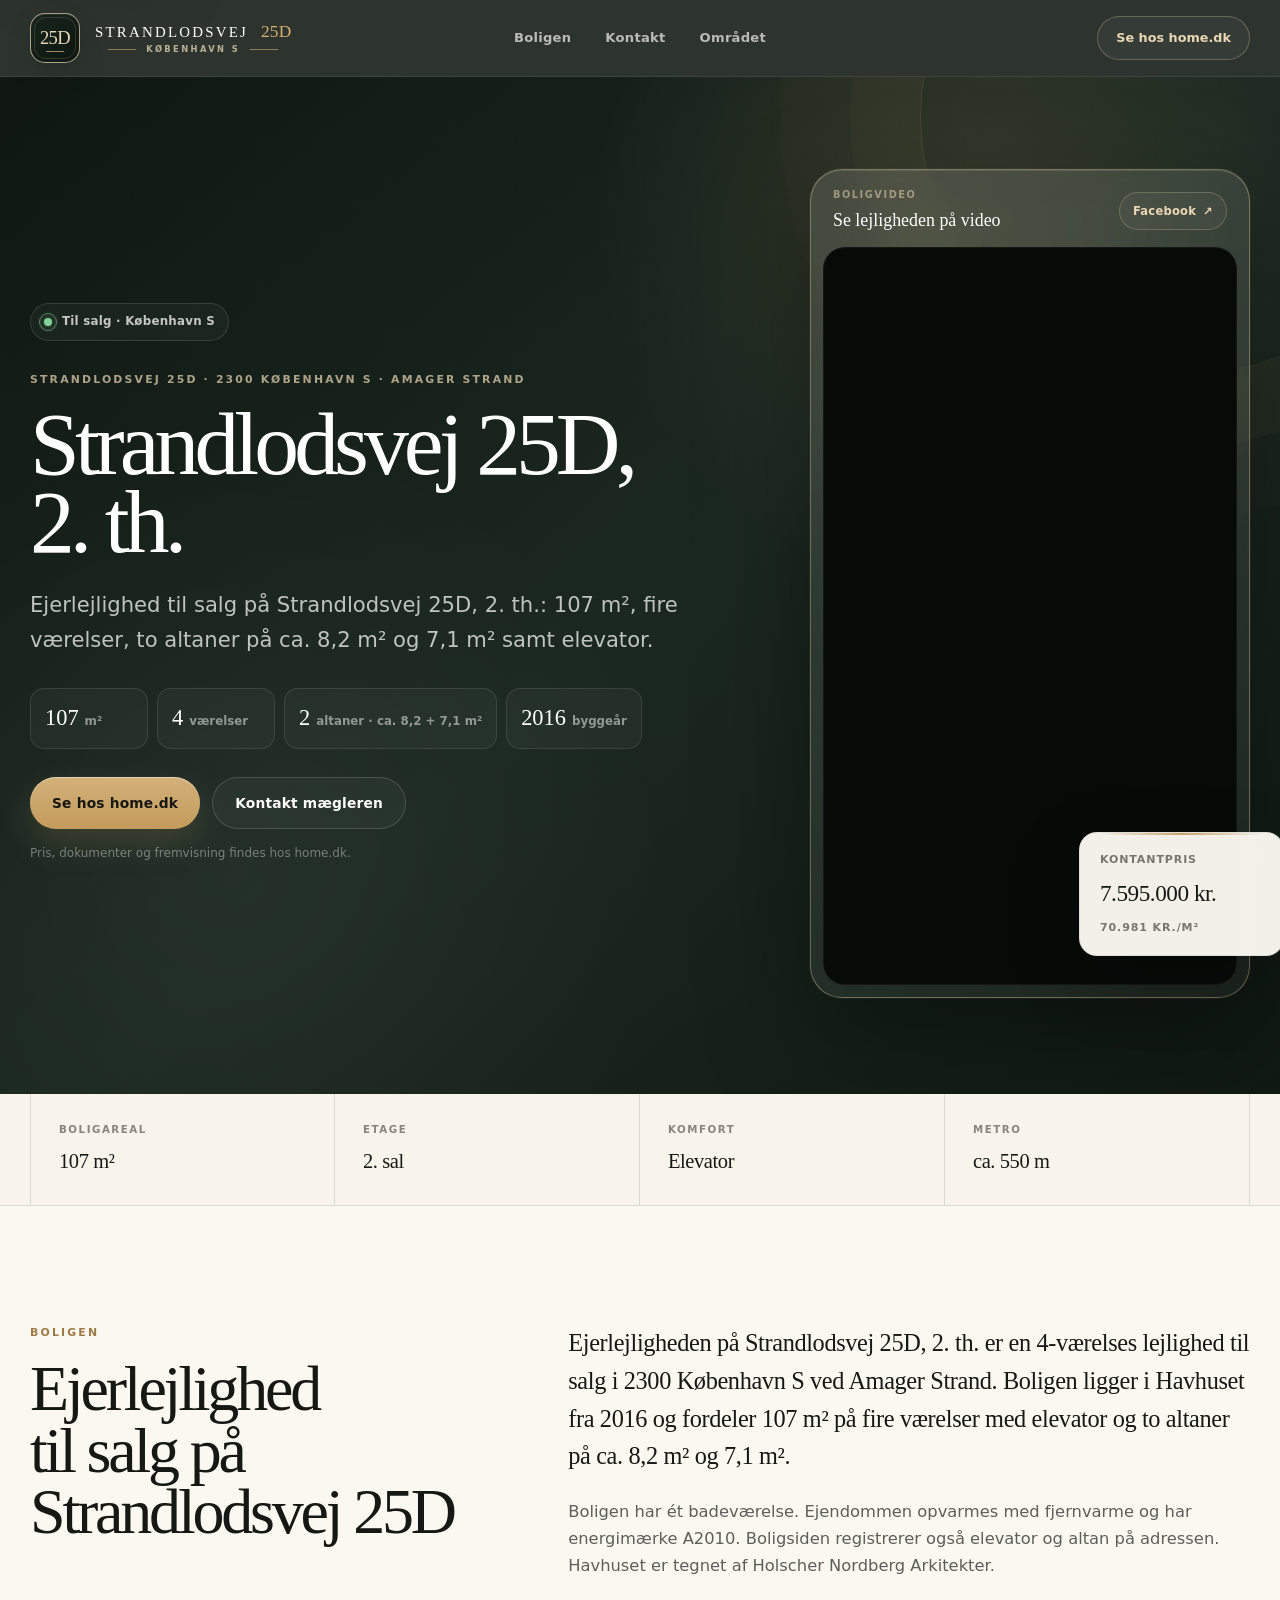
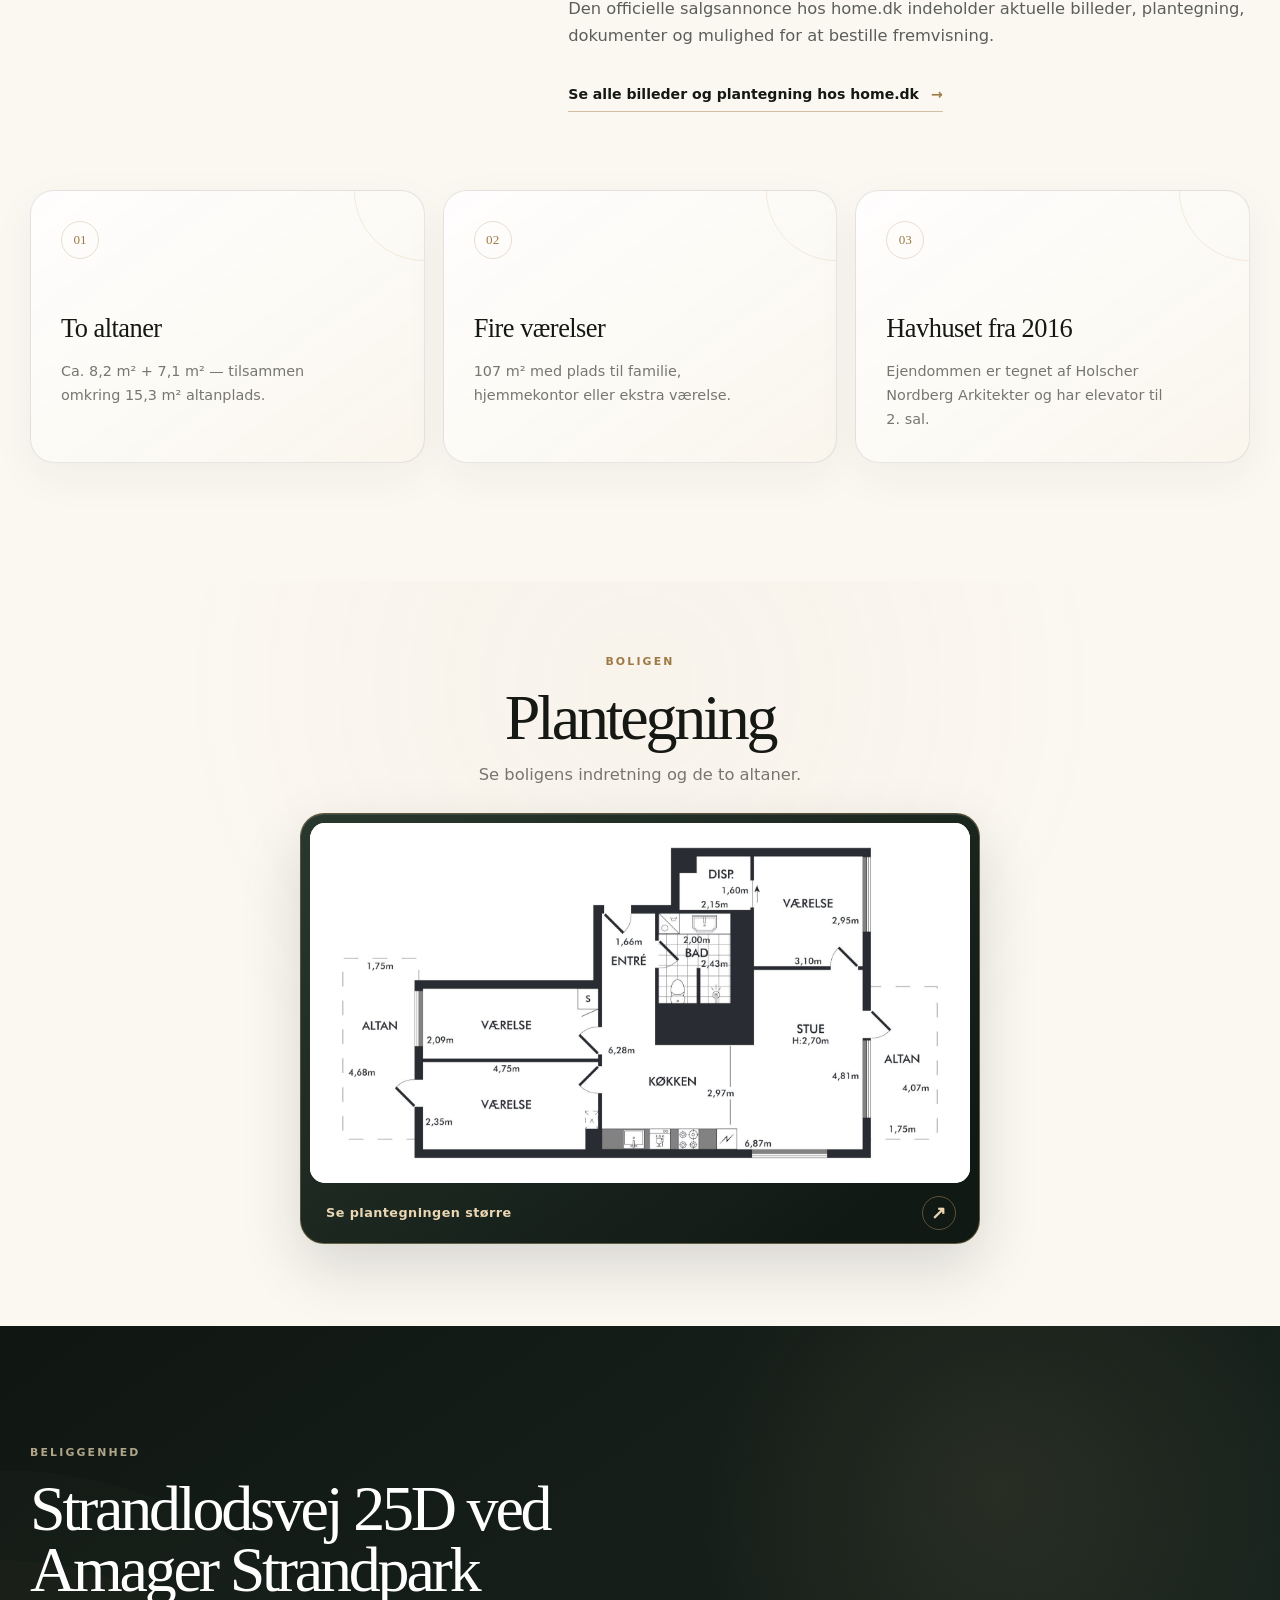
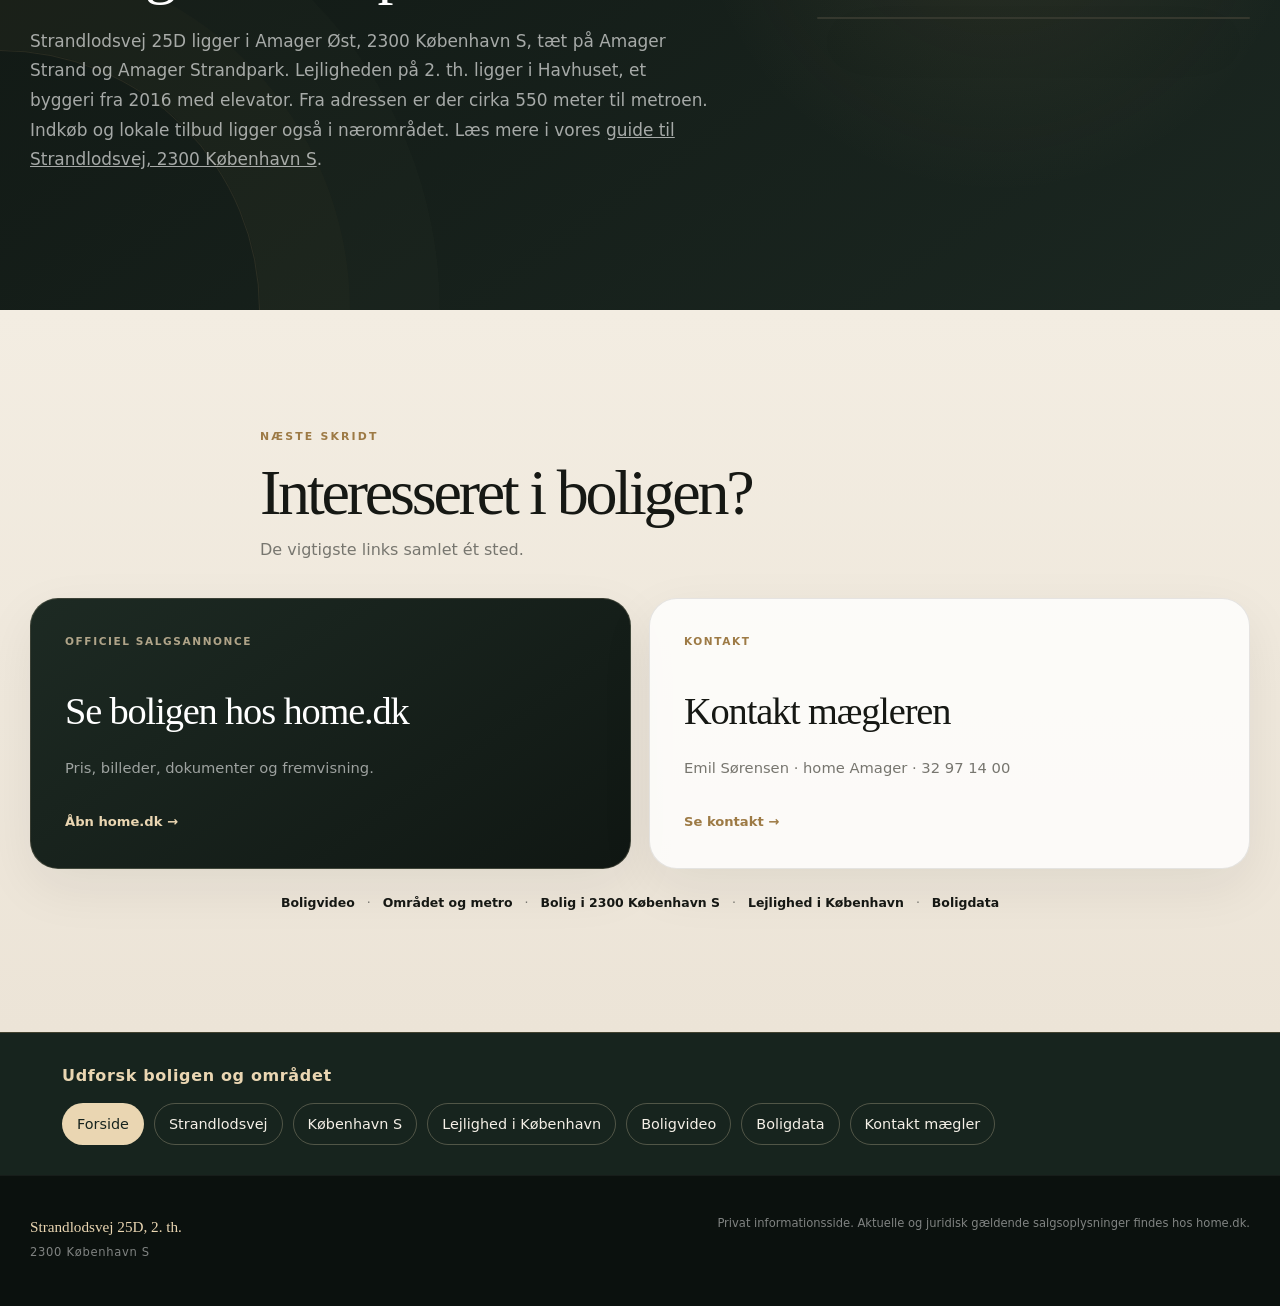
==== commit 76e79df5: "Sync listing data from home.dk" ====
--- a/index.html
+++ b/index.html
@@ -62,7 +62,7 @@
         "mainEntityOfPage": {
           "@id": "https://strandlodsvej25d.dk/#webpage"
         },
-        "dateModified": "2026-10-26",
+        "dateModified": "2026-11-01",
         "relatedLink": [
           "https://home.dk/salg/lejligheder/strandlodsvej-25d-2th-2300-koebenhavn-s/sag-1450004513/",
           "https://www.boliga.dk/adresse/strandlodsvej-25d-2-th-2300-koebenhavn-s-982285138",
@@ -117,27 +117,6 @@
             }
           ]
         }
-      },
-      {
-        "@type": "Event",
-        "@id": "https://strandlodsvej25d.dk/#open-house-2026-11-01",
-        "name": "Åbent hus – Strandlodsvej 25D, 2. th.",
-        "startDate": "2026-11-01T10:35:00+01:00",
-        "endDate": "2026-11-01T10:55:00+01:00",
-        "eventAttendanceMode": "https://schema.org/OfflineEventAttendanceMode",
-        "eventStatus": "https://schema.org/EventScheduled",
-        "location": {
-          "@type": "Place",
-          "name": "Strandlodsvej 25D, 2. th.",
-          "address": {
-            "@type": "PostalAddress",
-            "streetAddress": "Strandlodsvej 25D, 2. th.",
-            "postalCode": "2300",
-            "addressLocality": "København S",
-            "addressCountry": "DK"
-          }
-        },
-        "url": "https://home.dk/salg/lejligheder/strandlodsvej-25d-2th-2300-koebenhavn-s/sag-1450004513/"
       }
     ]
   }
@@ -194,17 +173,6 @@
             <div><strong>2</strong><span>altaner · ca. 8,2 + 7,1 m²</span></div>
             <div><strong>2016</strong><span>byggeår</span></div>
           </div>
-          <div class="open-house-banner">
-            <div class="open-house-icon" aria-hidden="true">1</div>
-            <div class="open-house-copy">
-              <span>Åbent hus med tilmelding</span>
-              <strong>Søndag 1. november · 10.35–10.55</strong>
-            </div>
-            <a href="https://home.dk/salg/lejligheder/strandlodsvej-25d-2th-2300-koebenhavn-s/sag-1450004513/" rel="noopener">
-              Tilmeld →
-            </a>
-          </div>
-
           <div class="hero-actions">
             <a class="button button-primary" href="https://home.dk/salg/lejligheder/strandlodsvej-25d-2th-2300-koebenhavn-s/sag-1450004513/" rel="noopener">
               Se hos home.dk
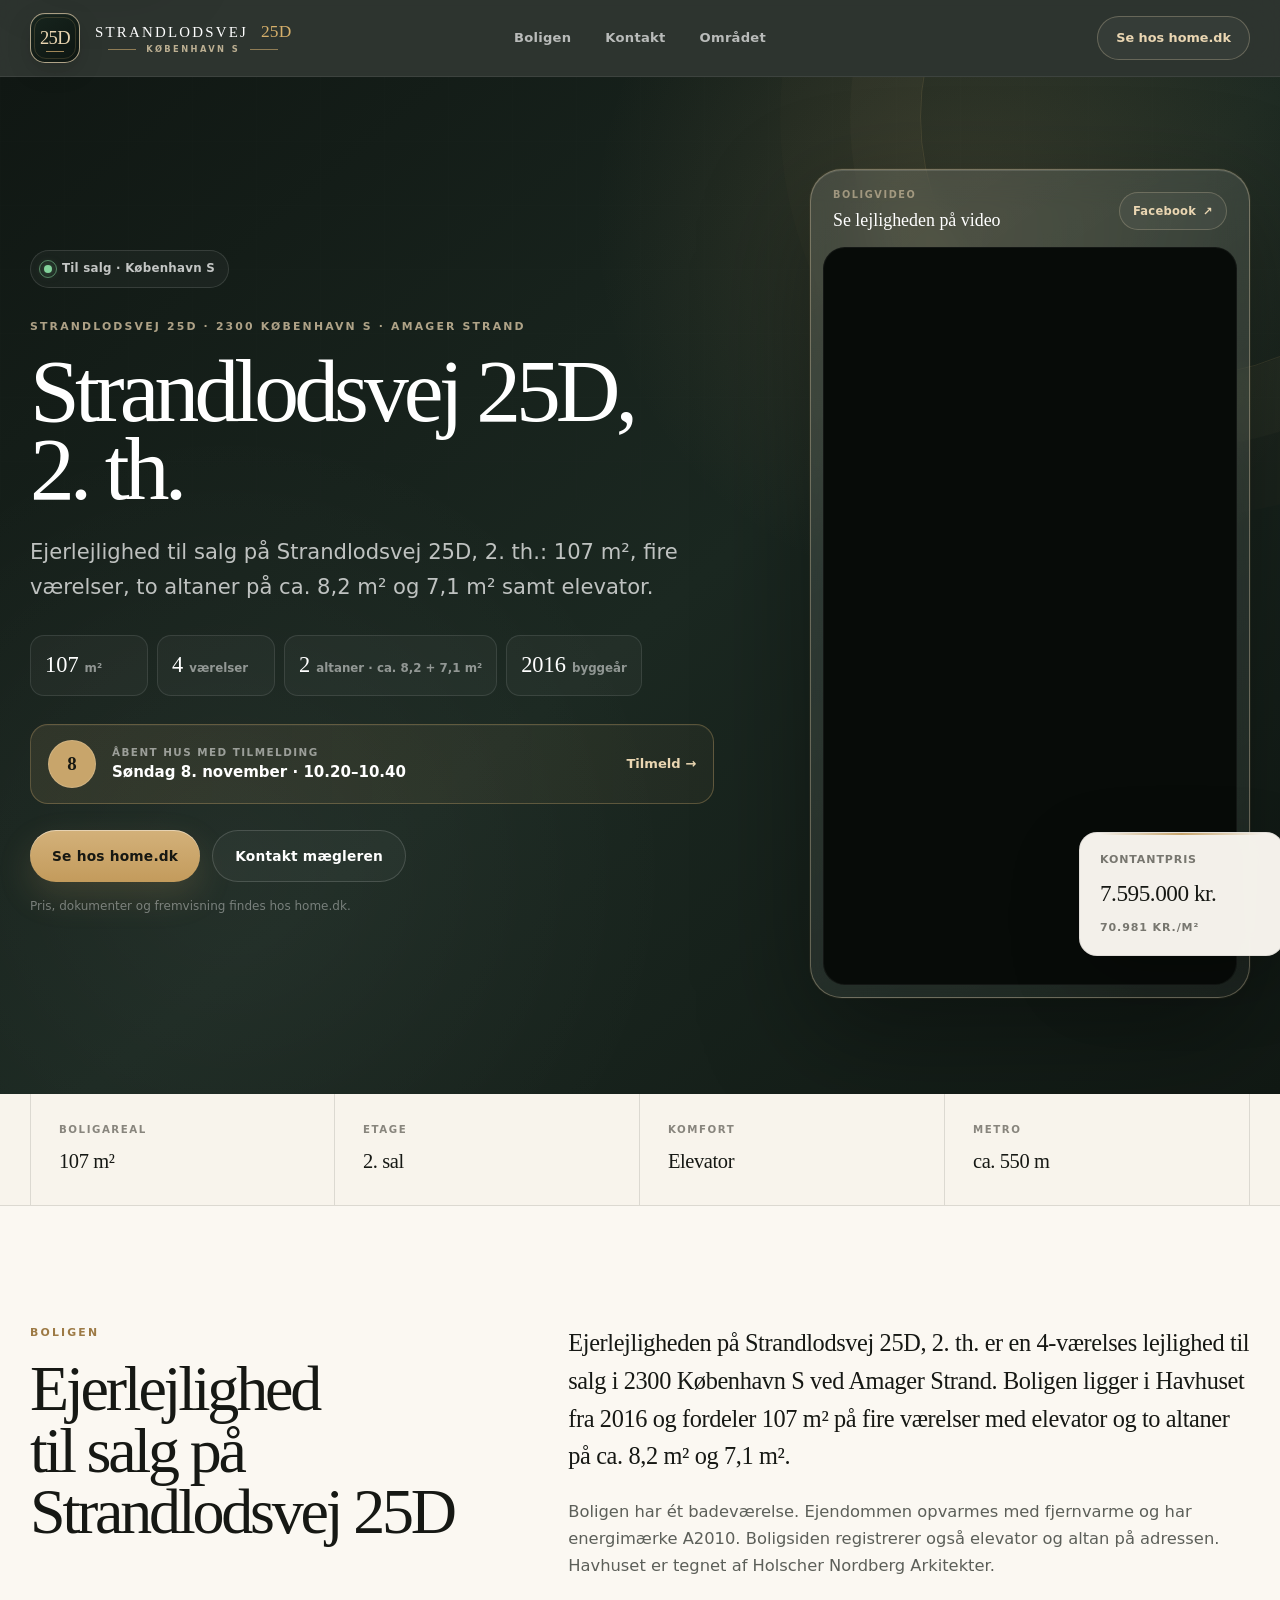
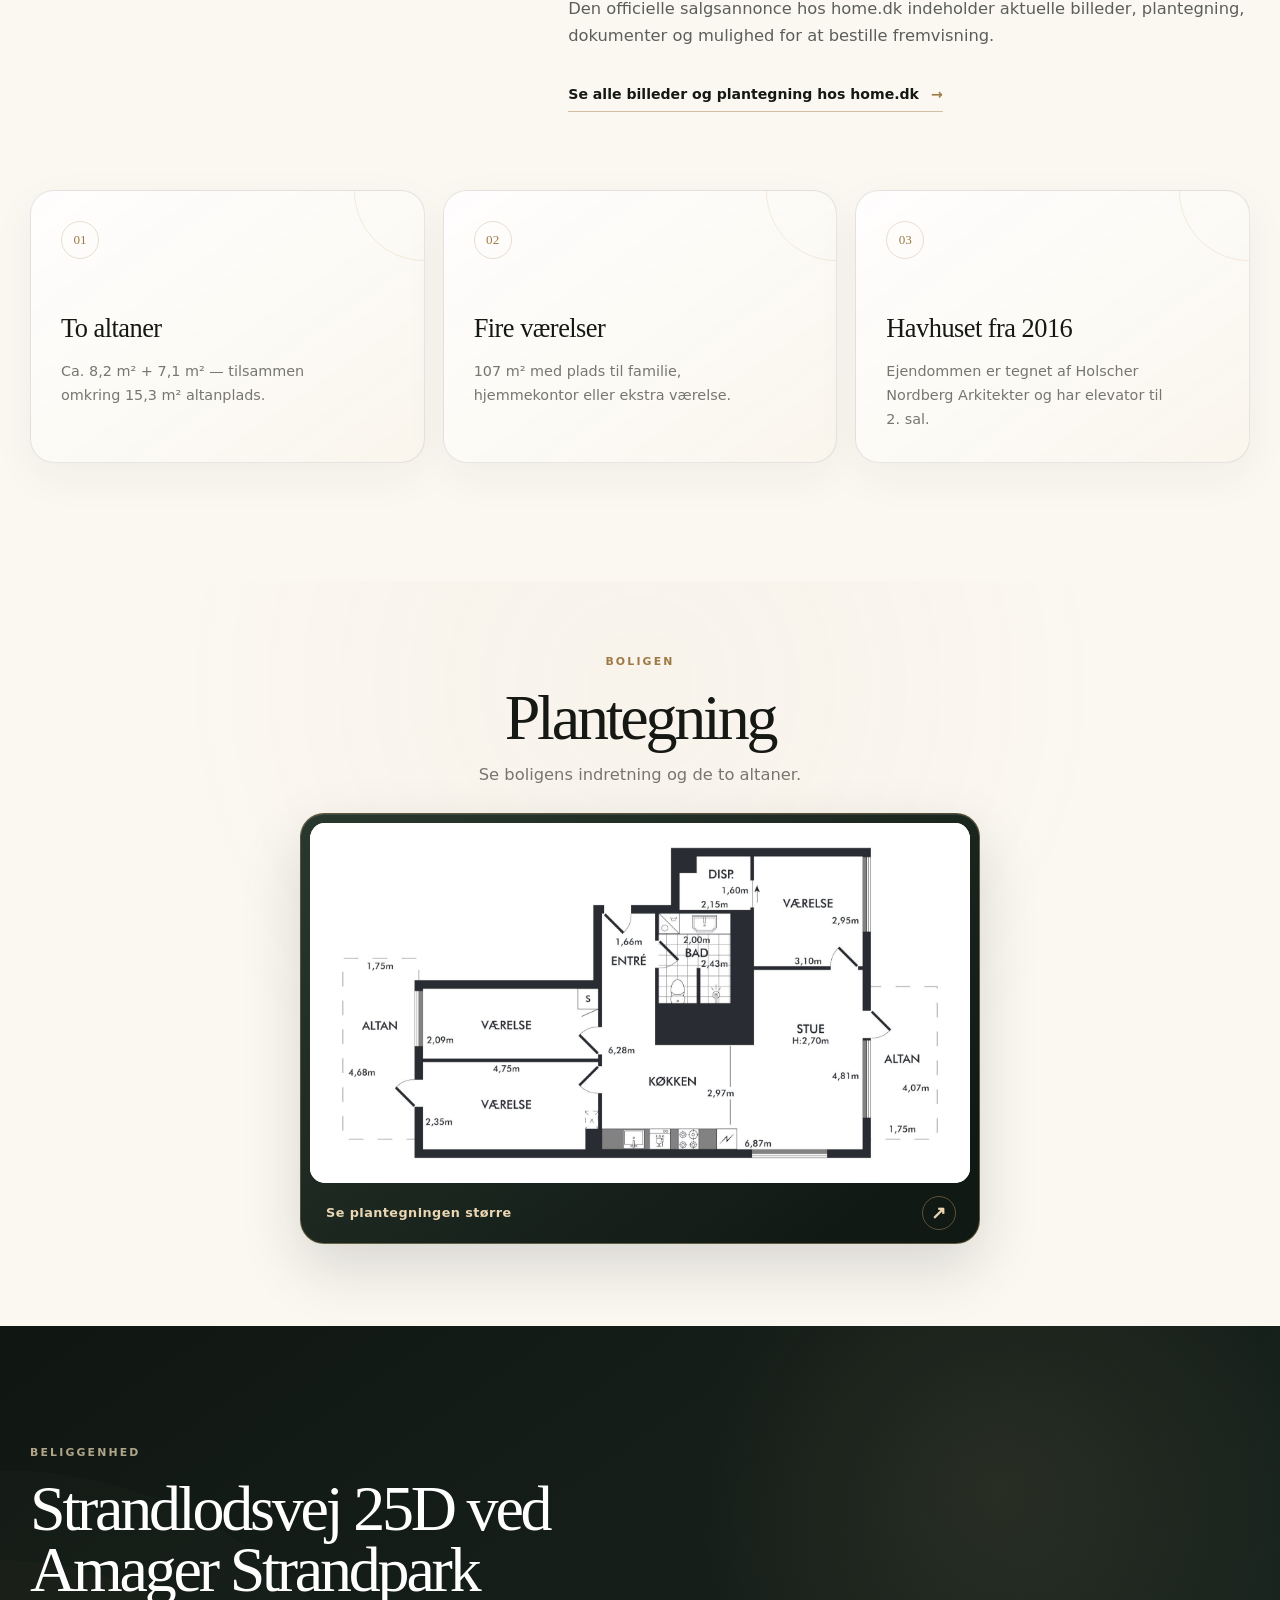
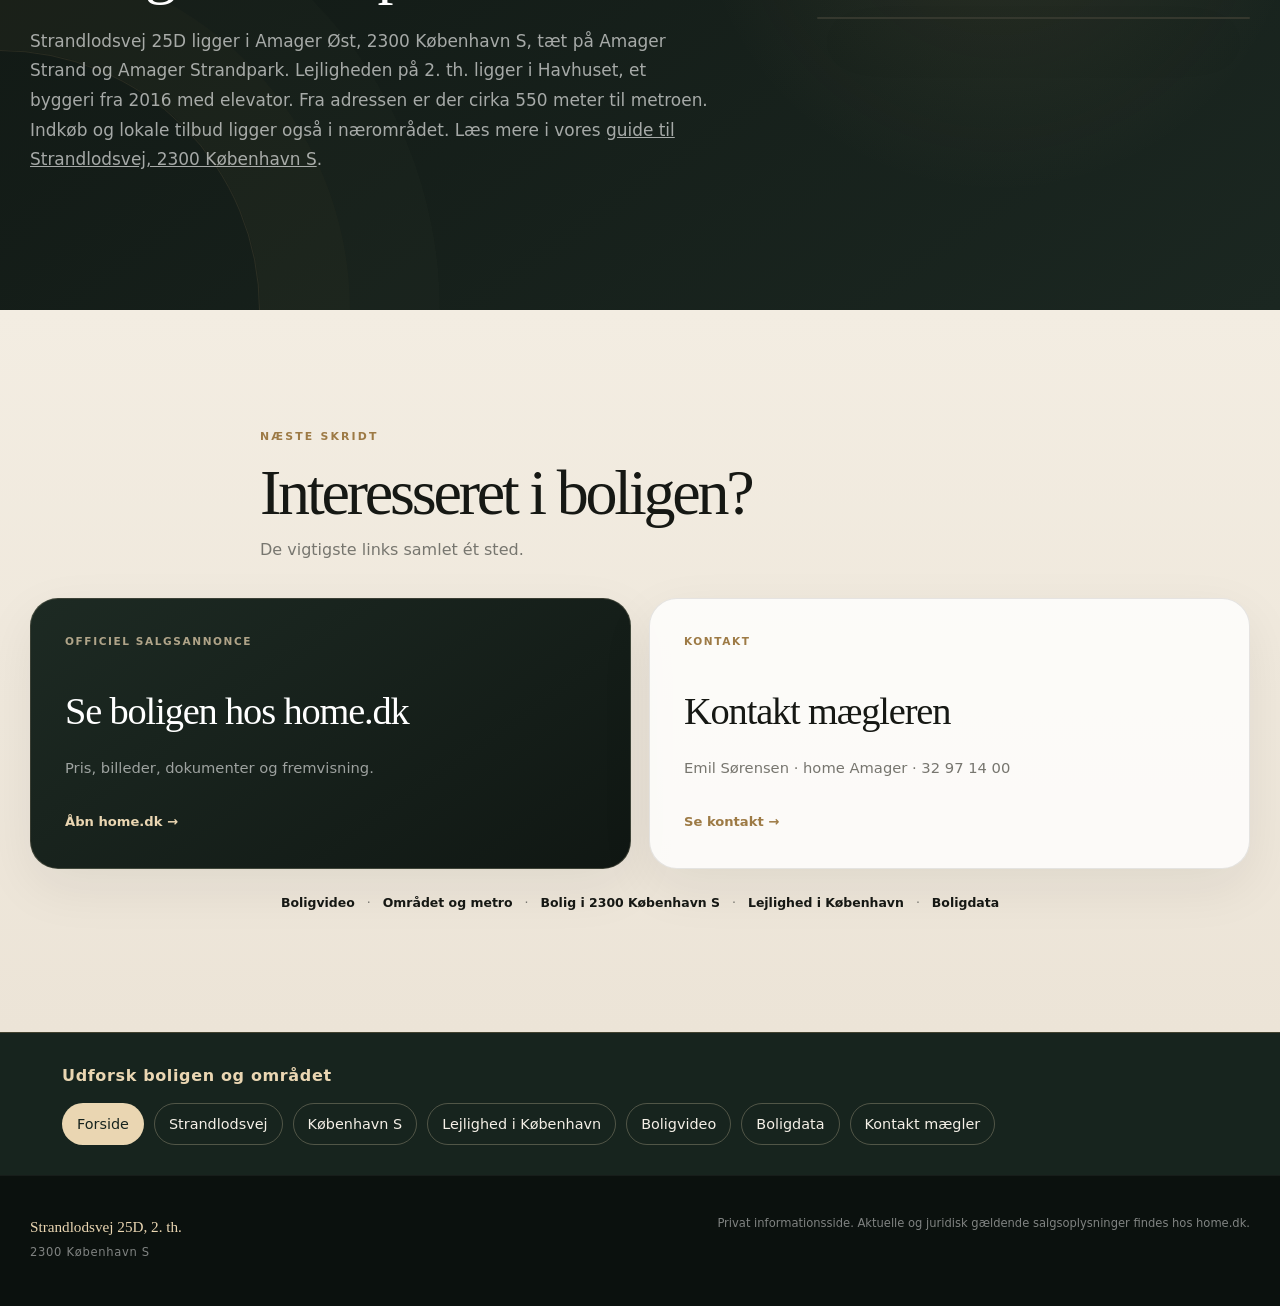
==== commit 6f0bf87a: "Sync listing data from home.dk" ====
--- a/index.html
+++ b/index.html
@@ -62,7 +62,7 @@
         "mainEntityOfPage": {
           "@id": "https://strandlodsvej25d.dk/#webpage"
         },
-        "dateModified": "2026-11-01",
+        "dateModified": "2026-11-02",
         "relatedLink": [
           "https://home.dk/salg/lejligheder/strandlodsvej-25d-2th-2300-koebenhavn-s/sag-1450004513/",
           "https://www.boliga.dk/adresse/strandlodsvej-25d-2-th-2300-koebenhavn-s-982285138",
@@ -117,6 +117,27 @@
             }
           ]
         }
+      },
+      {
+        "@type": "Event",
+        "@id": "https://strandlodsvej25d.dk/#open-house-2026-11-08",
+        "name": "Åbent hus – Strandlodsvej 25D, 2. th.",
+        "startDate": "2026-11-08T10:20:00+01:00",
+        "endDate": "2026-11-08T10:40:00+01:00",
+        "eventAttendanceMode": "https://schema.org/OfflineEventAttendanceMode",
+        "eventStatus": "https://schema.org/EventScheduled",
+        "location": {
+          "@type": "Place",
+          "name": "Strandlodsvej 25D, 2. th.",
+          "address": {
+            "@type": "PostalAddress",
+            "streetAddress": "Strandlodsvej 25D, 2. th.",
+            "postalCode": "2300",
+            "addressLocality": "København S",
+            "addressCountry": "DK"
+          }
+        },
+        "url": "https://home.dk/salg/lejligheder/strandlodsvej-25d-2th-2300-koebenhavn-s/sag-1450004513/"
       }
     ]
   }
@@ -173,6 +194,17 @@
             <div><strong>2</strong><span>altaner · ca. 8,2 + 7,1 m²</span></div>
             <div><strong>2016</strong><span>byggeår</span></div>
           </div>
+          <div class="open-house-banner">
+            <div class="open-house-icon" aria-hidden="true">8</div>
+            <div class="open-house-copy">
+              <span>Åbent hus med tilmelding</span>
+              <strong>Søndag 8. november · 10.20–10.40</strong>
+            </div>
+            <a href="https://home.dk/salg/lejligheder/strandlodsvej-25d-2th-2300-koebenhavn-s/sag-1450004513/" rel="noopener">
+              Tilmeld →
+            </a>
+          </div>
+
           <div class="hero-actions">
             <a class="button button-primary" href="https://home.dk/salg/lejligheder/strandlodsvej-25d-2th-2300-koebenhavn-s/sag-1450004513/" rel="noopener">
               Se hos home.dk
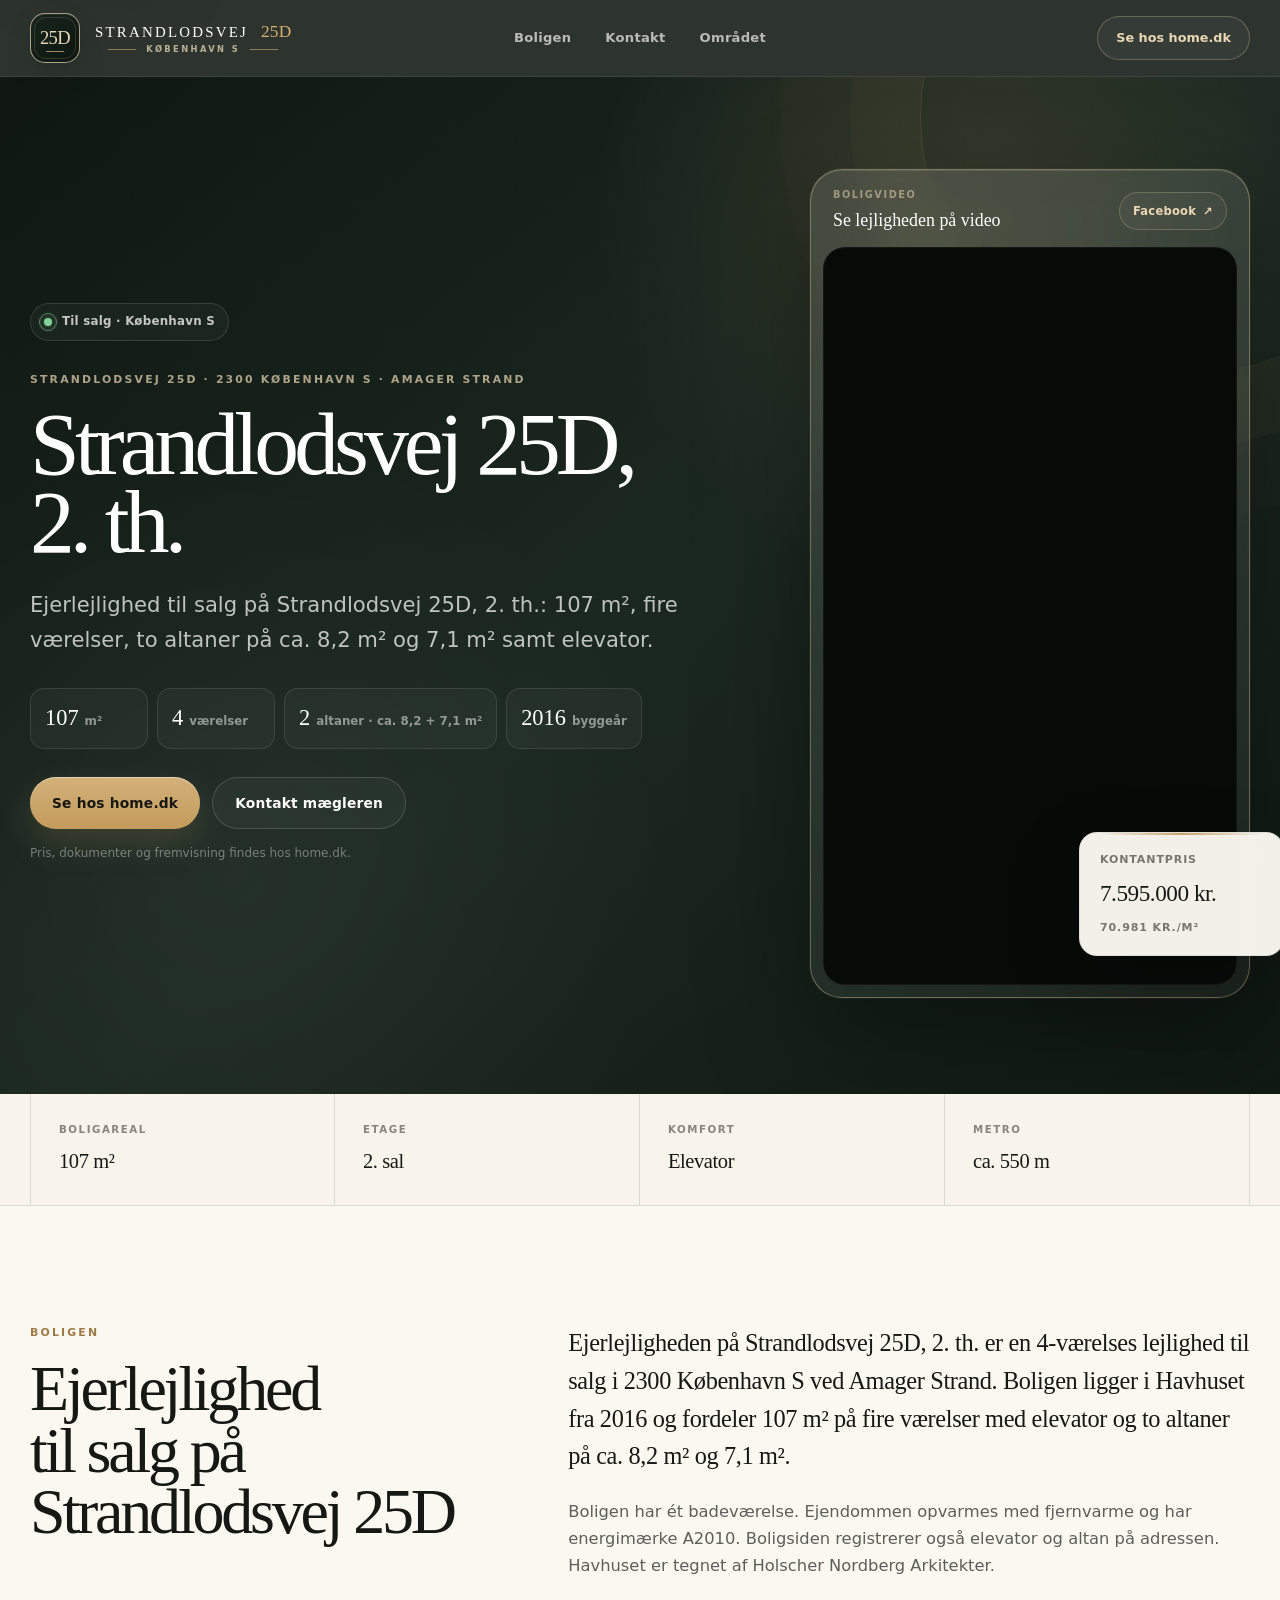
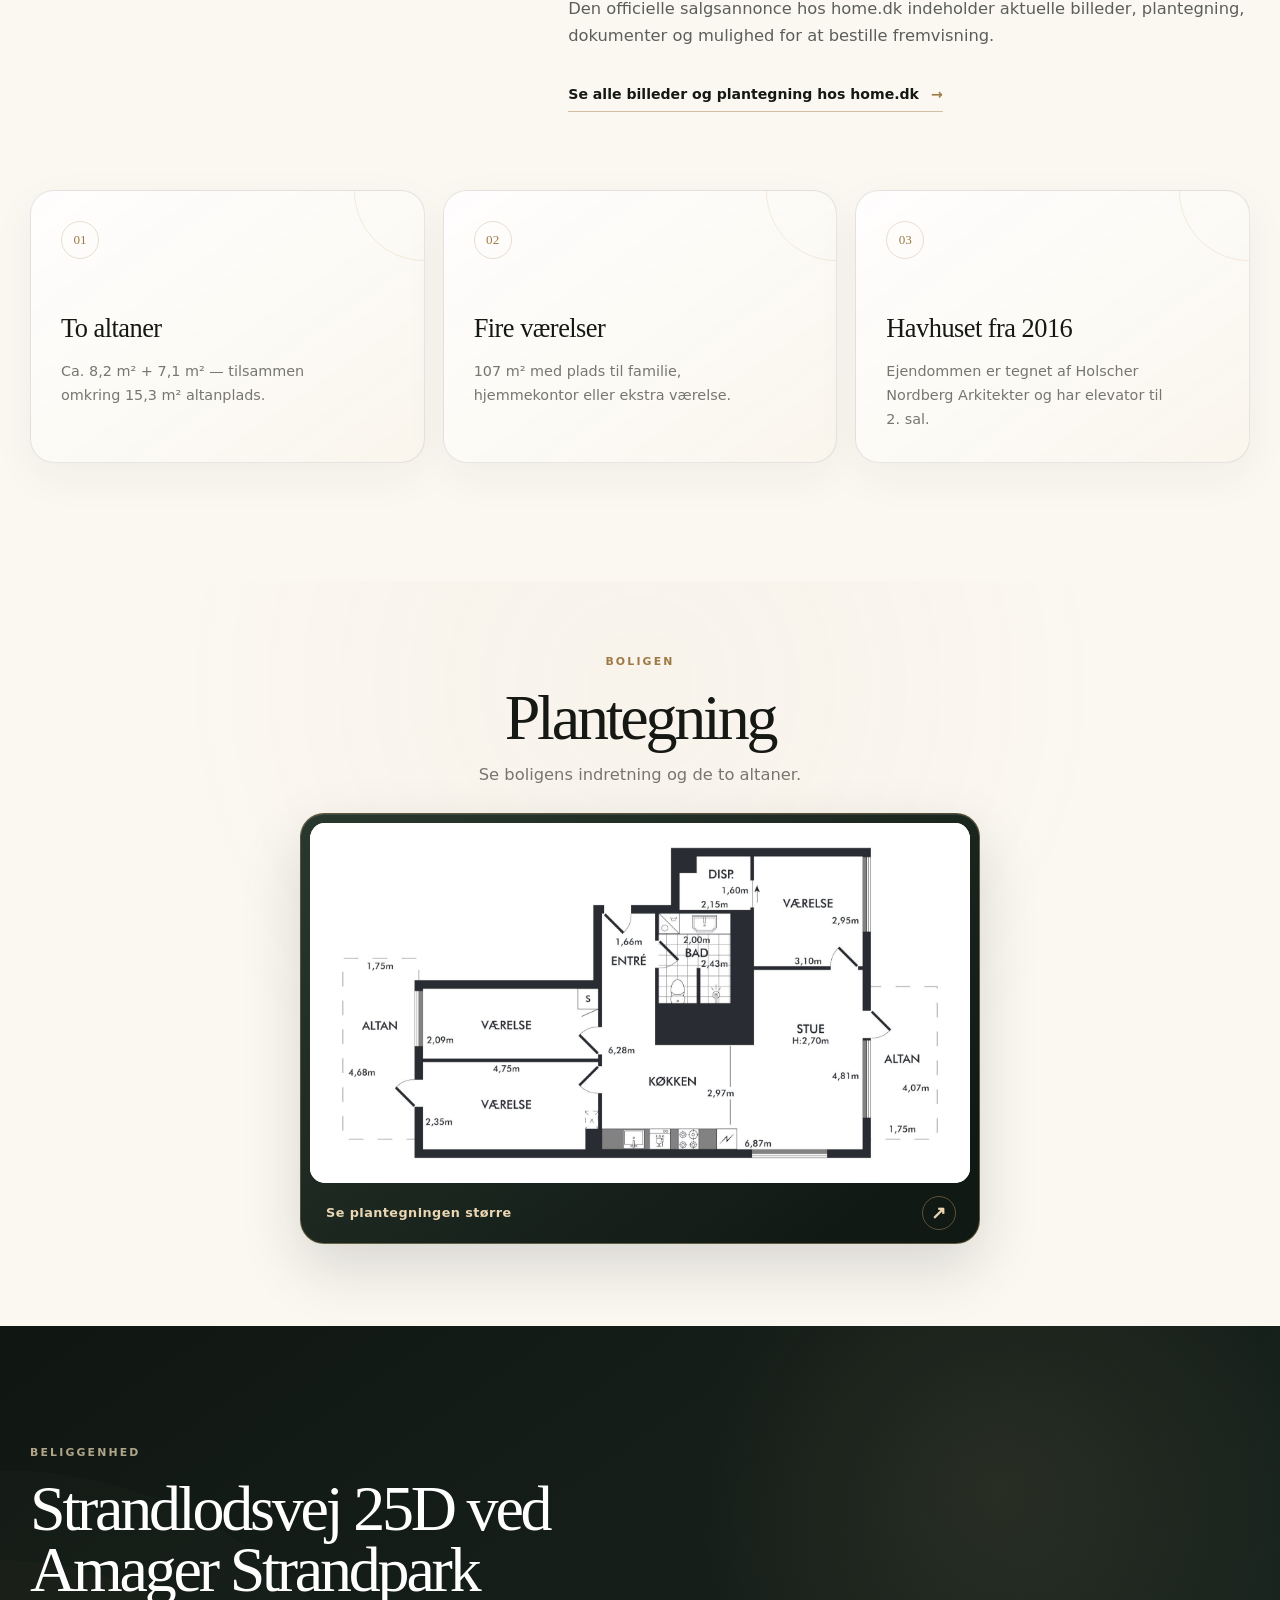
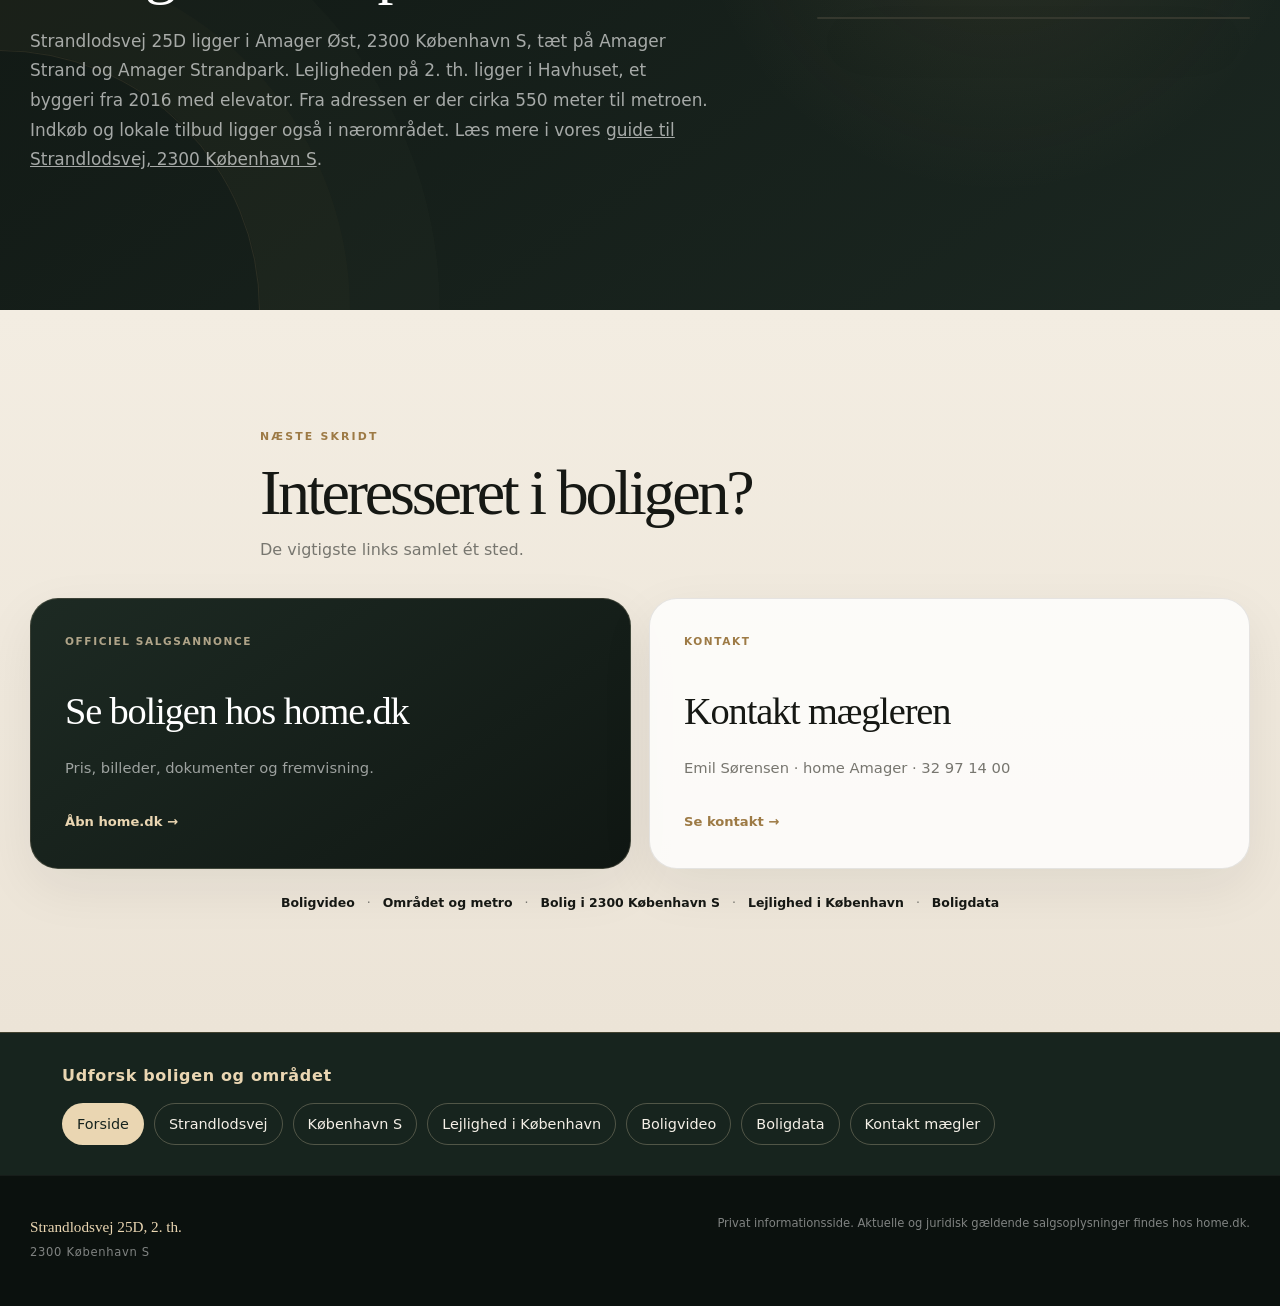
==== commit df9705d4: "Sync listing data from home.dk" ====
--- a/index.html
+++ b/index.html
@@ -62,7 +62,7 @@
         "mainEntityOfPage": {
           "@id": "https://strandlodsvej25d.dk/#webpage"
         },
-        "dateModified": "2026-11-02",
+        "dateModified": "2026-11-07",
         "relatedLink": [
           "https://home.dk/salg/lejligheder/strandlodsvej-25d-2th-2300-koebenhavn-s/sag-1450004513/",
           "https://www.boliga.dk/adresse/strandlodsvej-25d-2-th-2300-koebenhavn-s-982285138",
@@ -117,27 +117,6 @@
             }
           ]
         }
-      },
-      {
-        "@type": "Event",
-        "@id": "https://strandlodsvej25d.dk/#open-house-2026-11-08",
-        "name": "Åbent hus – Strandlodsvej 25D, 2. th.",
-        "startDate": "2026-11-08T10:20:00+01:00",
-        "endDate": "2026-11-08T10:40:00+01:00",
-        "eventAttendanceMode": "https://schema.org/OfflineEventAttendanceMode",
-        "eventStatus": "https://schema.org/EventScheduled",
-        "location": {
-          "@type": "Place",
-          "name": "Strandlodsvej 25D, 2. th.",
-          "address": {
-            "@type": "PostalAddress",
-            "streetAddress": "Strandlodsvej 25D, 2. th.",
-            "postalCode": "2300",
-            "addressLocality": "København S",
-            "addressCountry": "DK"
-          }
-        },
-        "url": "https://home.dk/salg/lejligheder/strandlodsvej-25d-2th-2300-koebenhavn-s/sag-1450004513/"
       }
     ]
   }
@@ -194,17 +173,6 @@
             <div><strong>2</strong><span>altaner · ca. 8,2 + 7,1 m²</span></div>
             <div><strong>2016</strong><span>byggeår</span></div>
           </div>
-          <div class="open-house-banner">
-            <div class="open-house-icon" aria-hidden="true">8</div>
-            <div class="open-house-copy">
-              <span>Åbent hus med tilmelding</span>
-              <strong>Søndag 8. november · 10.20–10.40</strong>
-            </div>
-            <a href="https://home.dk/salg/lejligheder/strandlodsvej-25d-2th-2300-koebenhavn-s/sag-1450004513/" rel="noopener">
-              Tilmeld →
-            </a>
-          </div>
-
           <div class="hero-actions">
             <a class="button button-primary" href="https://home.dk/salg/lejligheder/strandlodsvej-25d-2th-2300-koebenhavn-s/sag-1450004513/" rel="noopener">
               Se hos home.dk
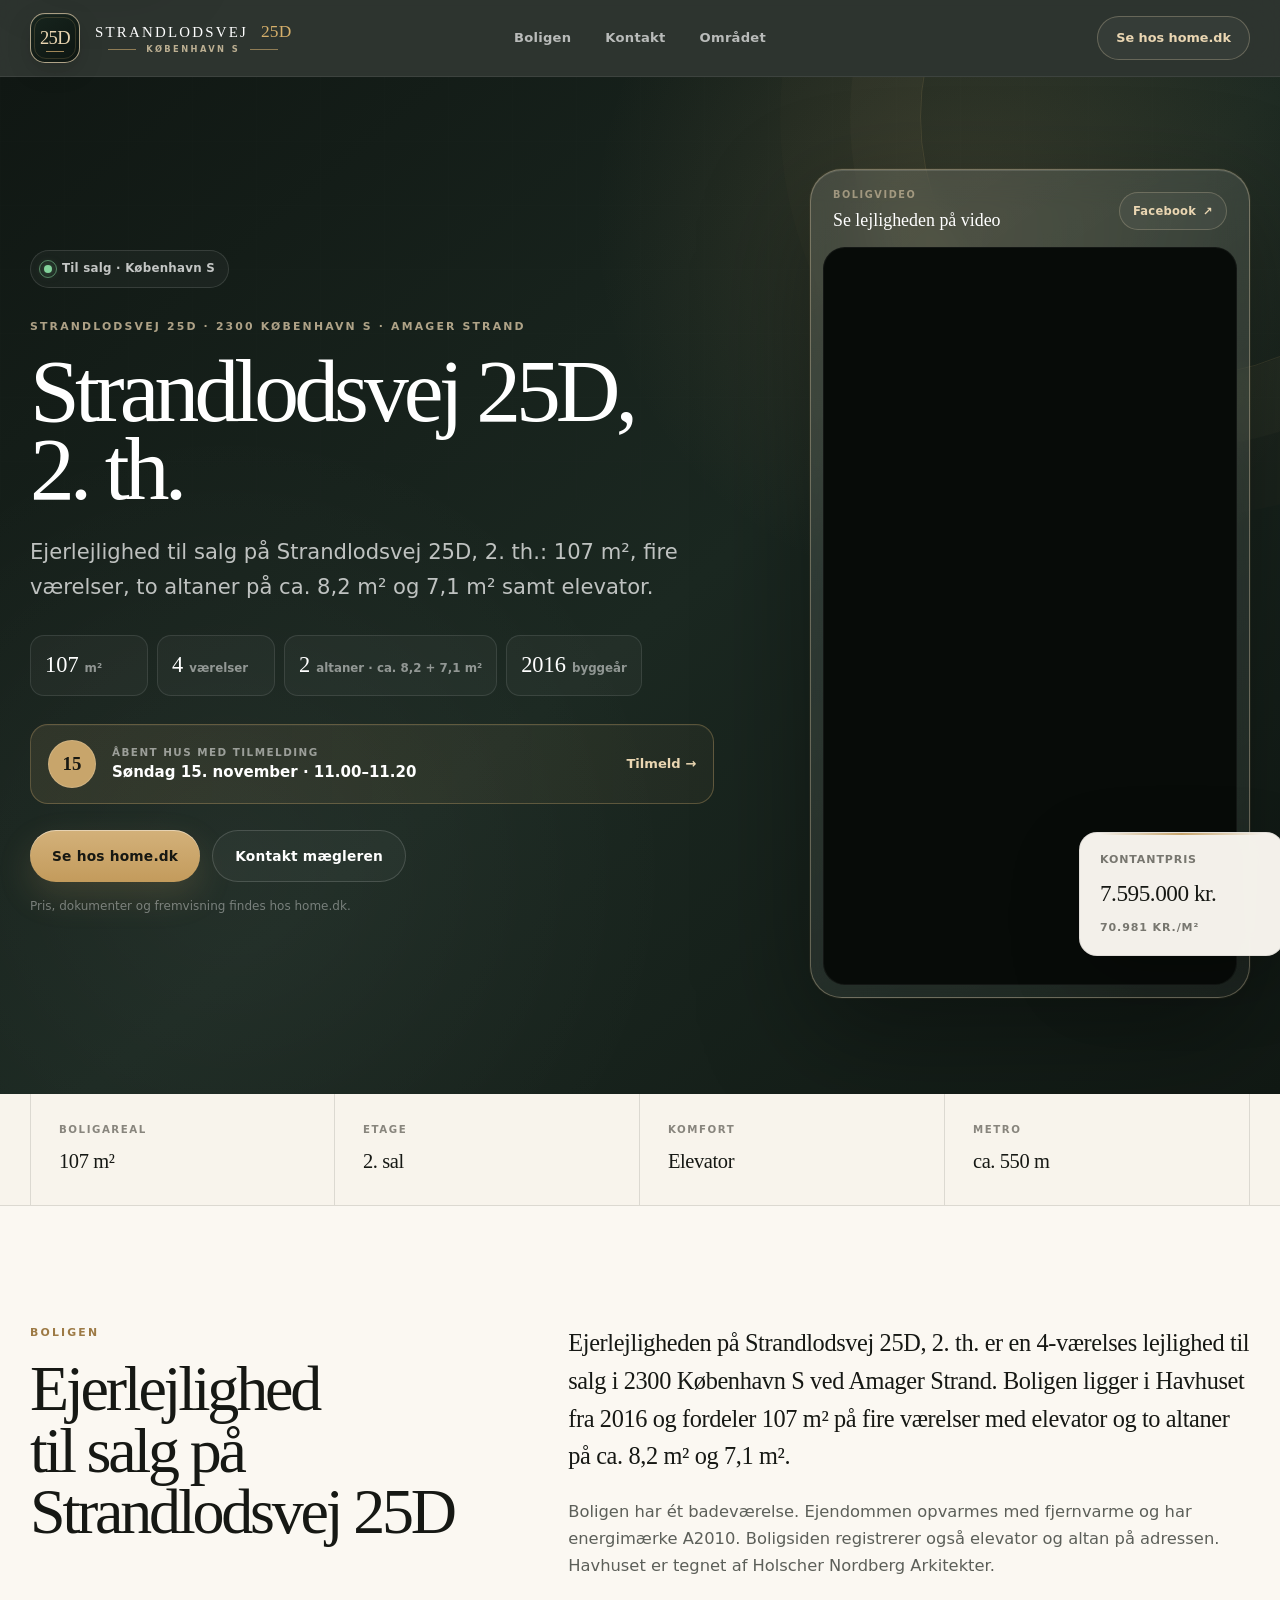
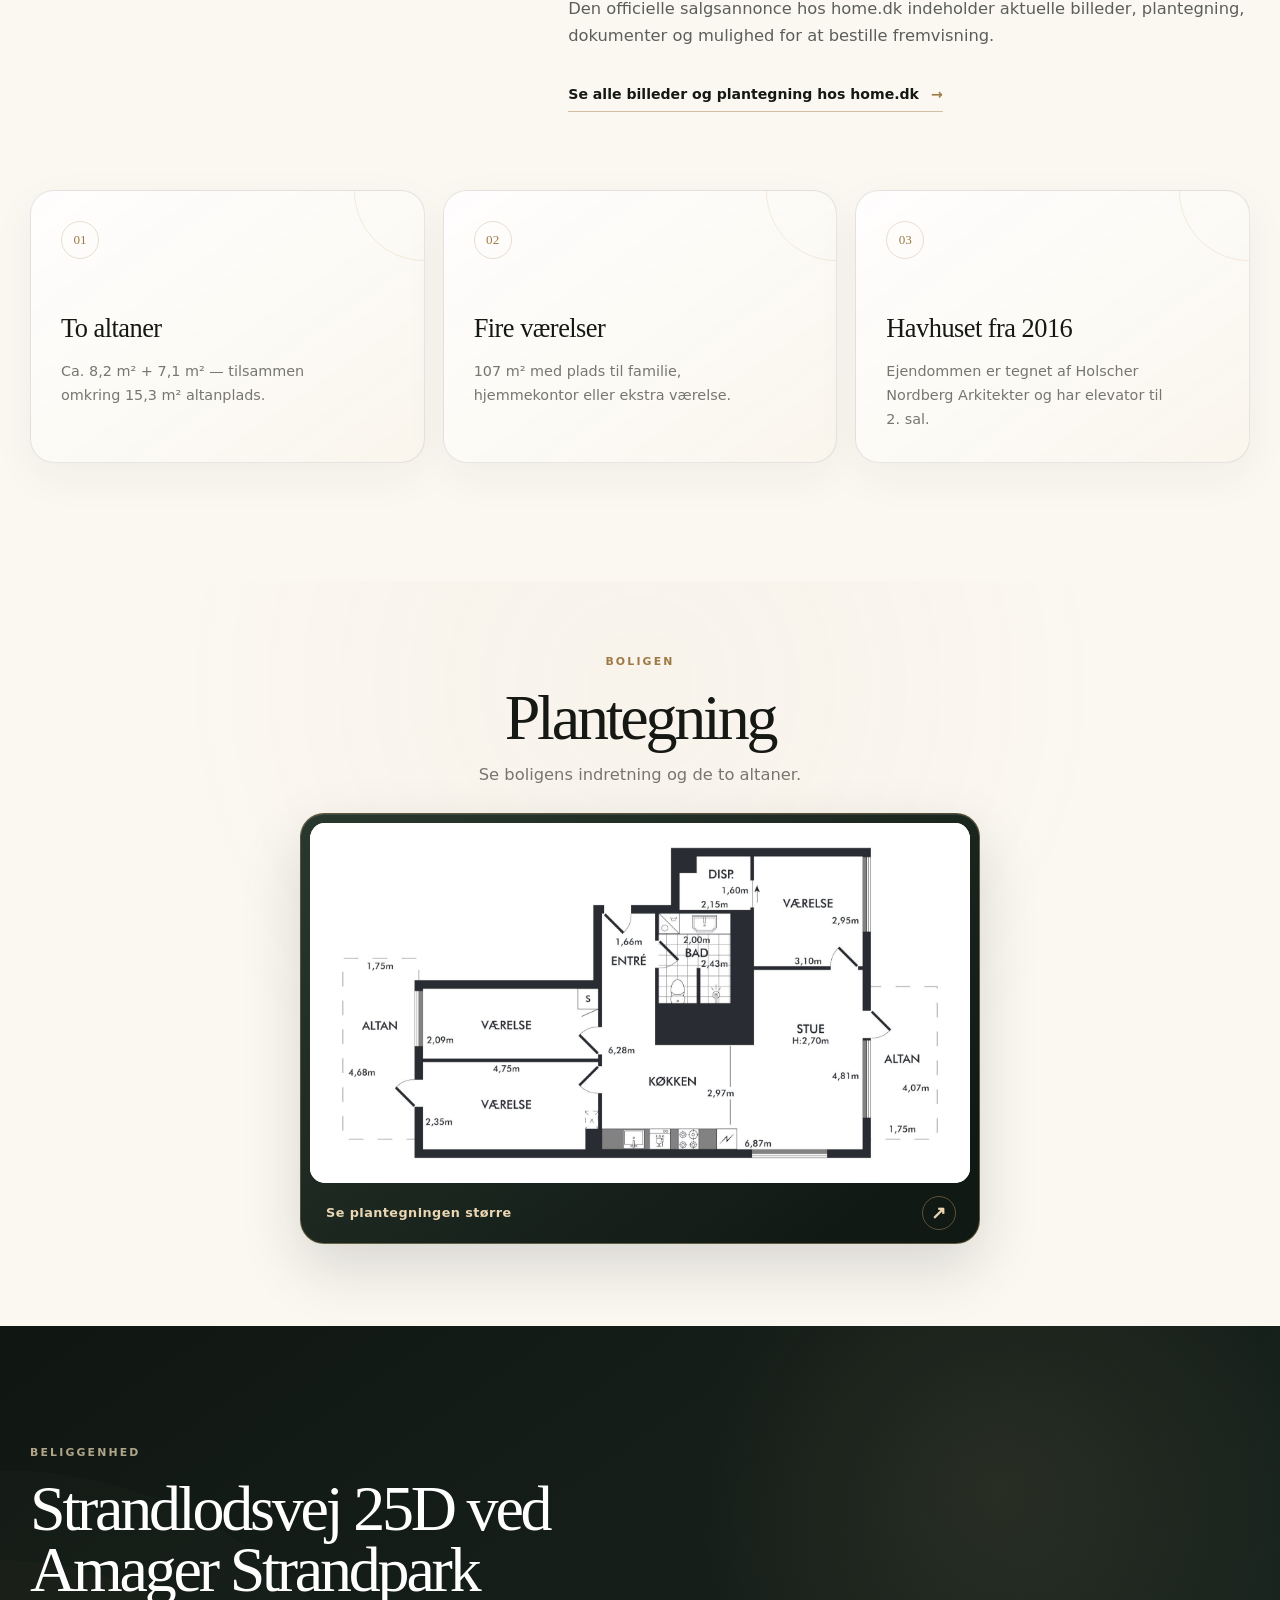
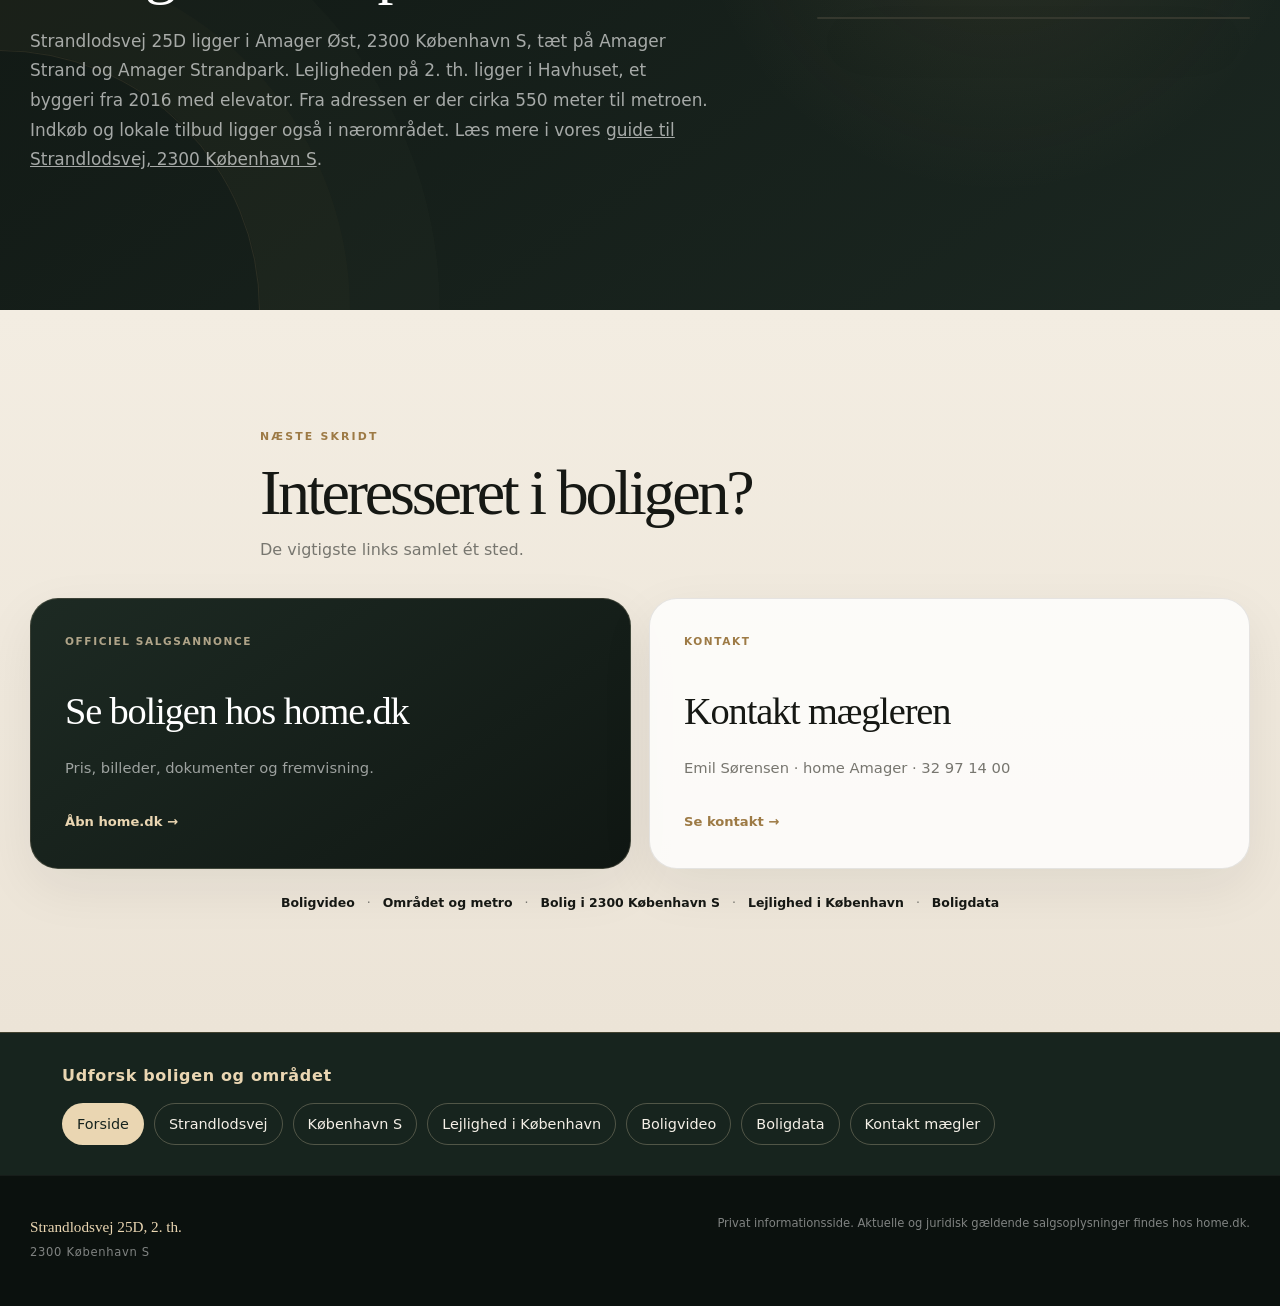
==== commit 2eda3083: "Sync listing data from home.dk" ====
--- a/index.html
+++ b/index.html
@@ -62,7 +62,7 @@
         "mainEntityOfPage": {
           "@id": "https://strandlodsvej25d.dk/#webpage"
         },
-        "dateModified": "2026-11-07",
+        "dateModified": "2026-11-09",
         "relatedLink": [
           "https://home.dk/salg/lejligheder/strandlodsvej-25d-2th-2300-koebenhavn-s/sag-1450004513/",
           "https://www.boliga.dk/adresse/strandlodsvej-25d-2-th-2300-koebenhavn-s-982285138",
@@ -117,6 +117,27 @@
             }
           ]
         }
+      },
+      {
+        "@type": "Event",
+        "@id": "https://strandlodsvej25d.dk/#open-house-2026-11-15",
+        "name": "Åbent hus – Strandlodsvej 25D, 2. th.",
+        "startDate": "2026-11-15T11:00:00+01:00",
+        "endDate": "2026-11-15T11:20:00+01:00",
+        "eventAttendanceMode": "https://schema.org/OfflineEventAttendanceMode",
+        "eventStatus": "https://schema.org/EventScheduled",
+        "location": {
+          "@type": "Place",
+          "name": "Strandlodsvej 25D, 2. th.",
+          "address": {
+            "@type": "PostalAddress",
+            "streetAddress": "Strandlodsvej 25D, 2. th.",
+            "postalCode": "2300",
+            "addressLocality": "København S",
+            "addressCountry": "DK"
+          }
+        },
+        "url": "https://home.dk/salg/lejligheder/strandlodsvej-25d-2th-2300-koebenhavn-s/sag-1450004513/"
       }
     ]
   }
@@ -173,6 +194,17 @@
             <div><strong>2</strong><span>altaner · ca. 8,2 + 7,1 m²</span></div>
             <div><strong>2016</strong><span>byggeår</span></div>
           </div>
+          <div class="open-house-banner">
+            <div class="open-house-icon" aria-hidden="true">15</div>
+            <div class="open-house-copy">
+              <span>Åbent hus med tilmelding</span>
+              <strong>Søndag 15. november · 11.00–11.20</strong>
+            </div>
+            <a href="https://home.dk/salg/lejligheder/strandlodsvej-25d-2th-2300-koebenhavn-s/sag-1450004513/" rel="noopener">
+              Tilmeld →
+            </a>
+          </div>
+
           <div class="hero-actions">
             <a class="button button-primary" href="https://home.dk/salg/lejligheder/strandlodsvej-25d-2th-2300-koebenhavn-s/sag-1450004513/" rel="noopener">
               Se hos home.dk
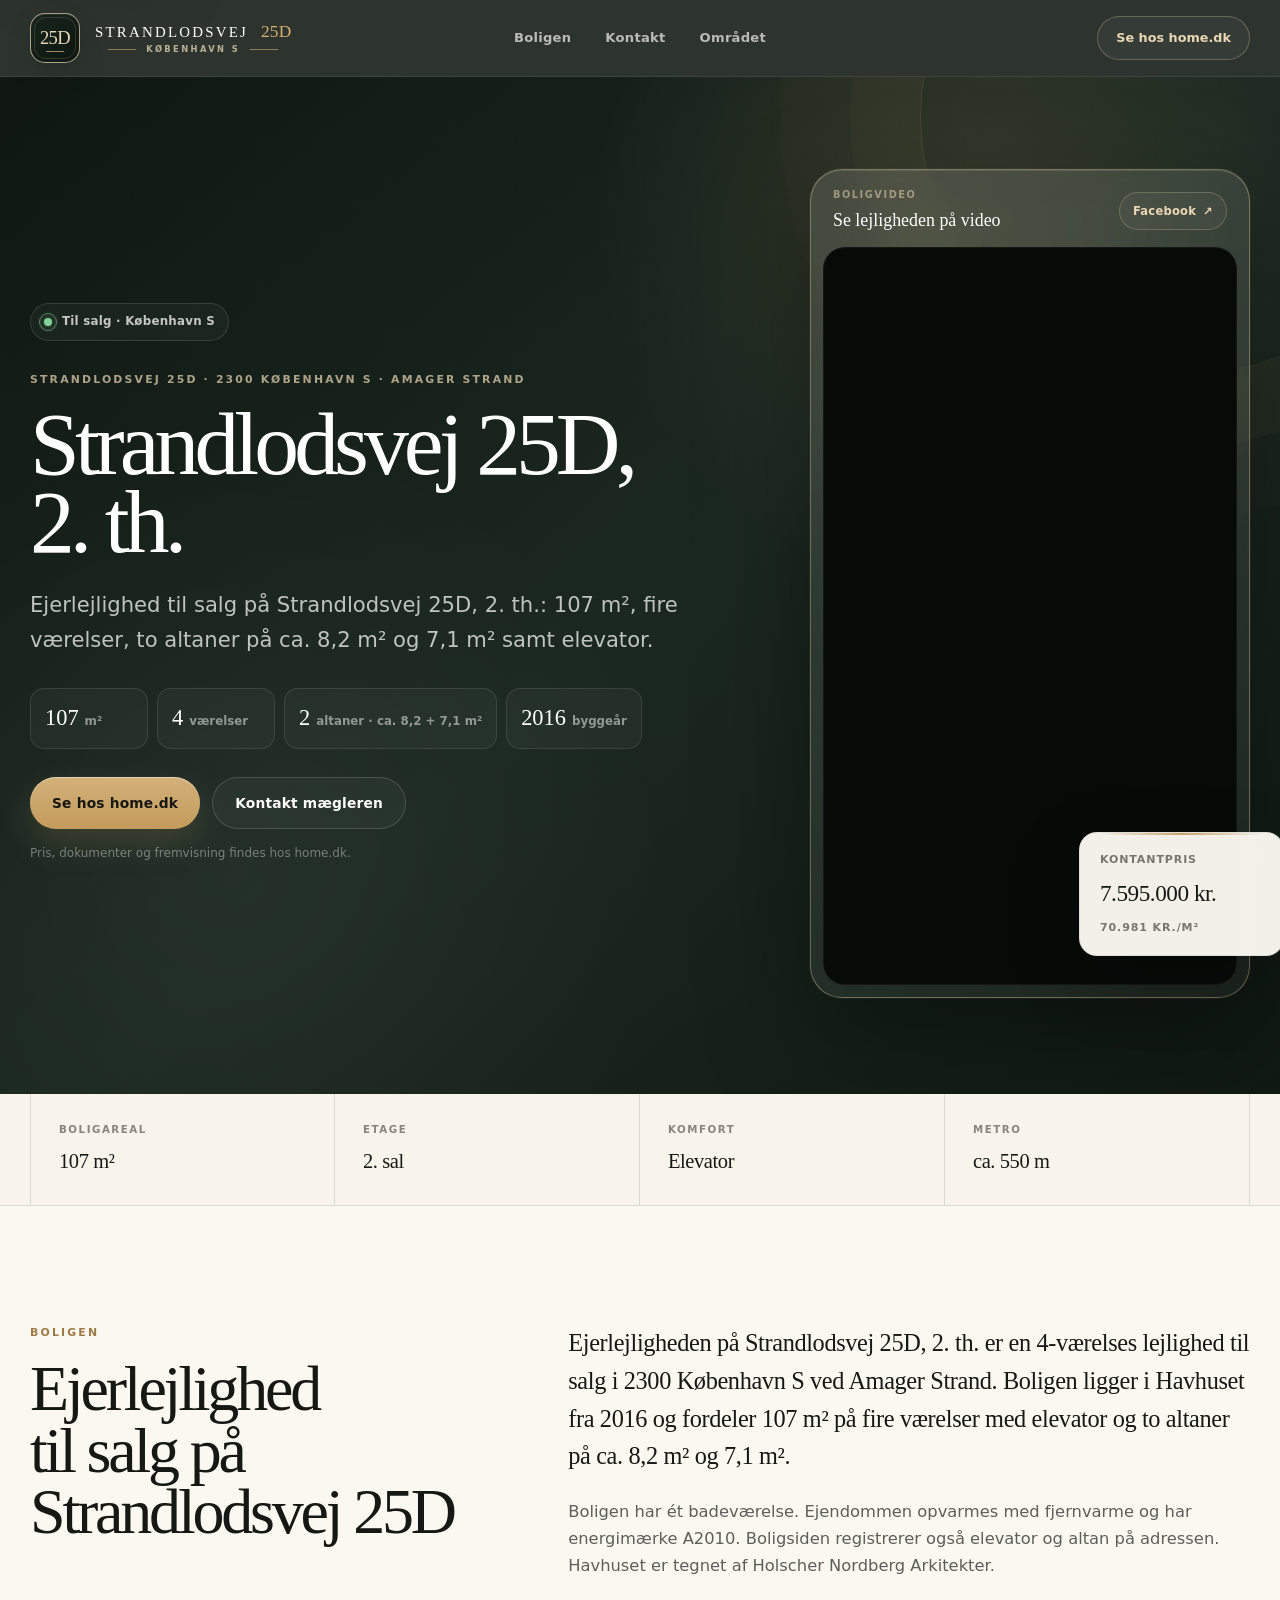
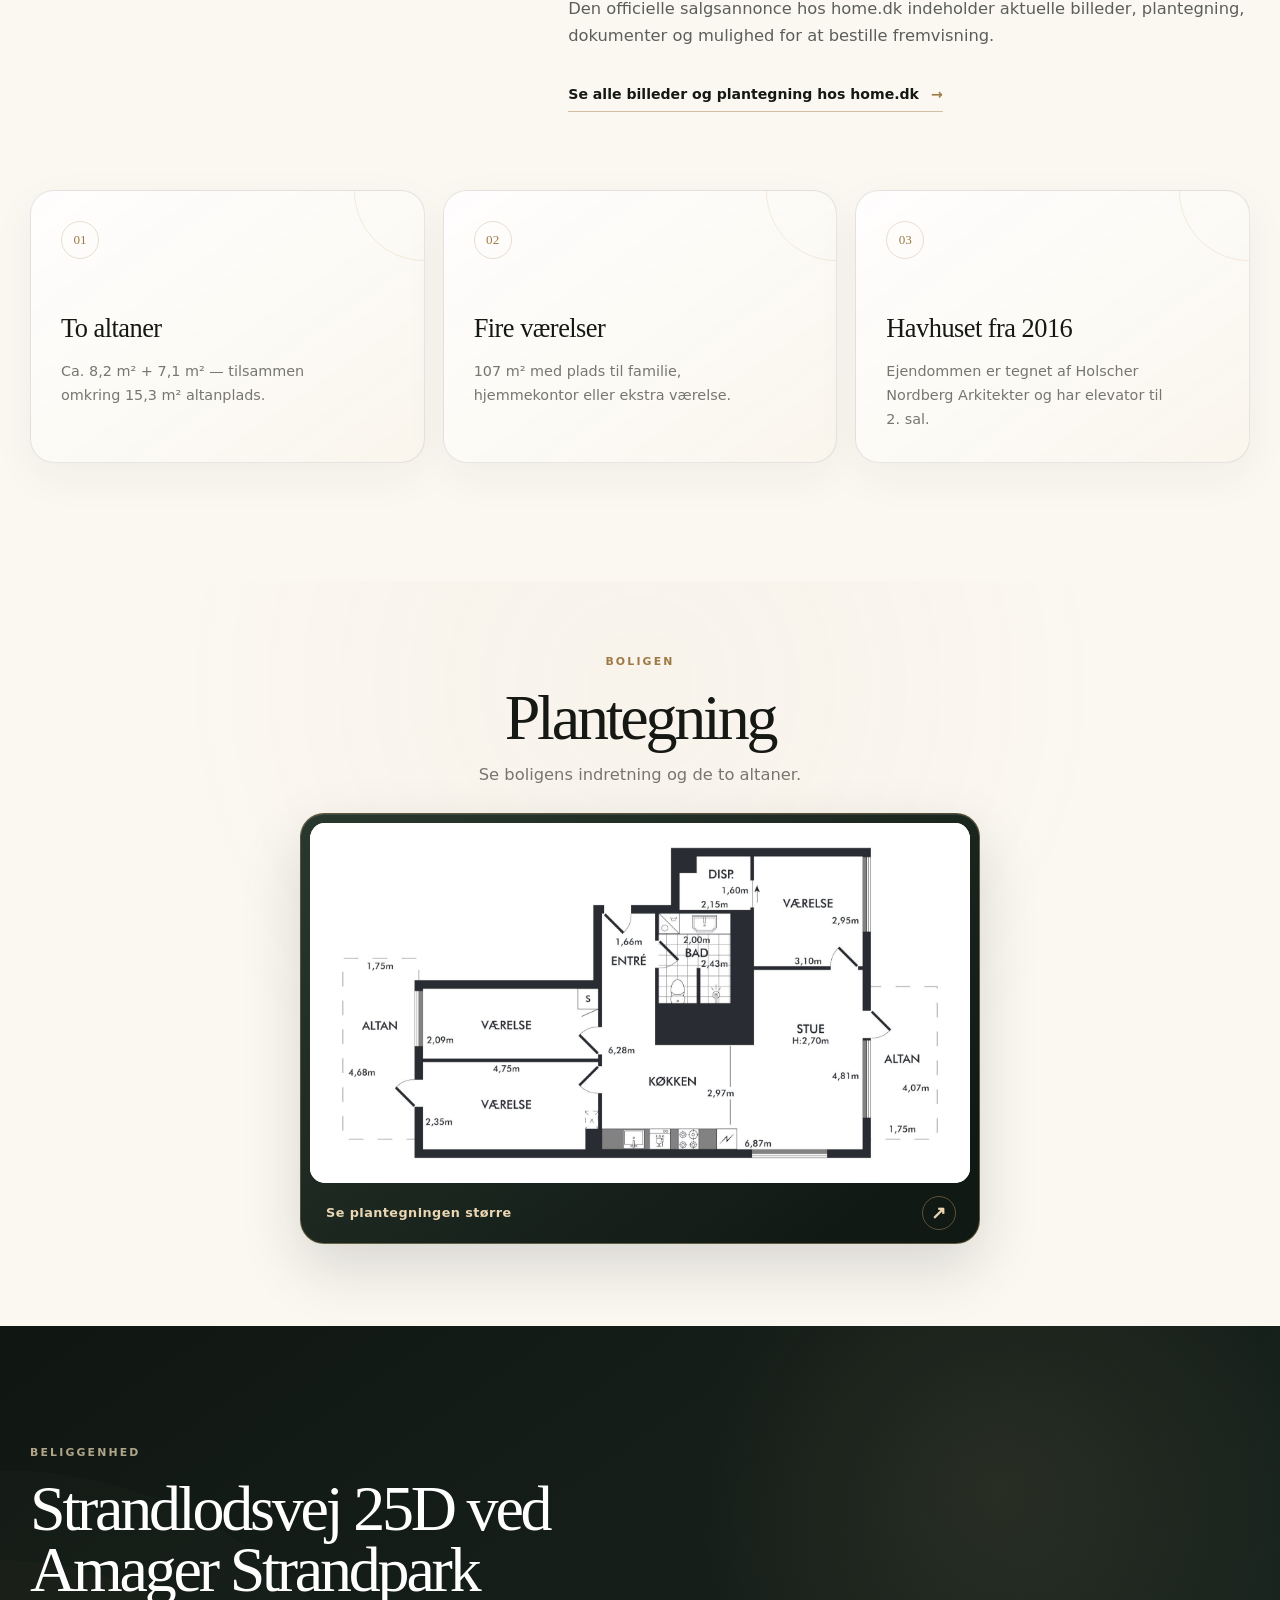
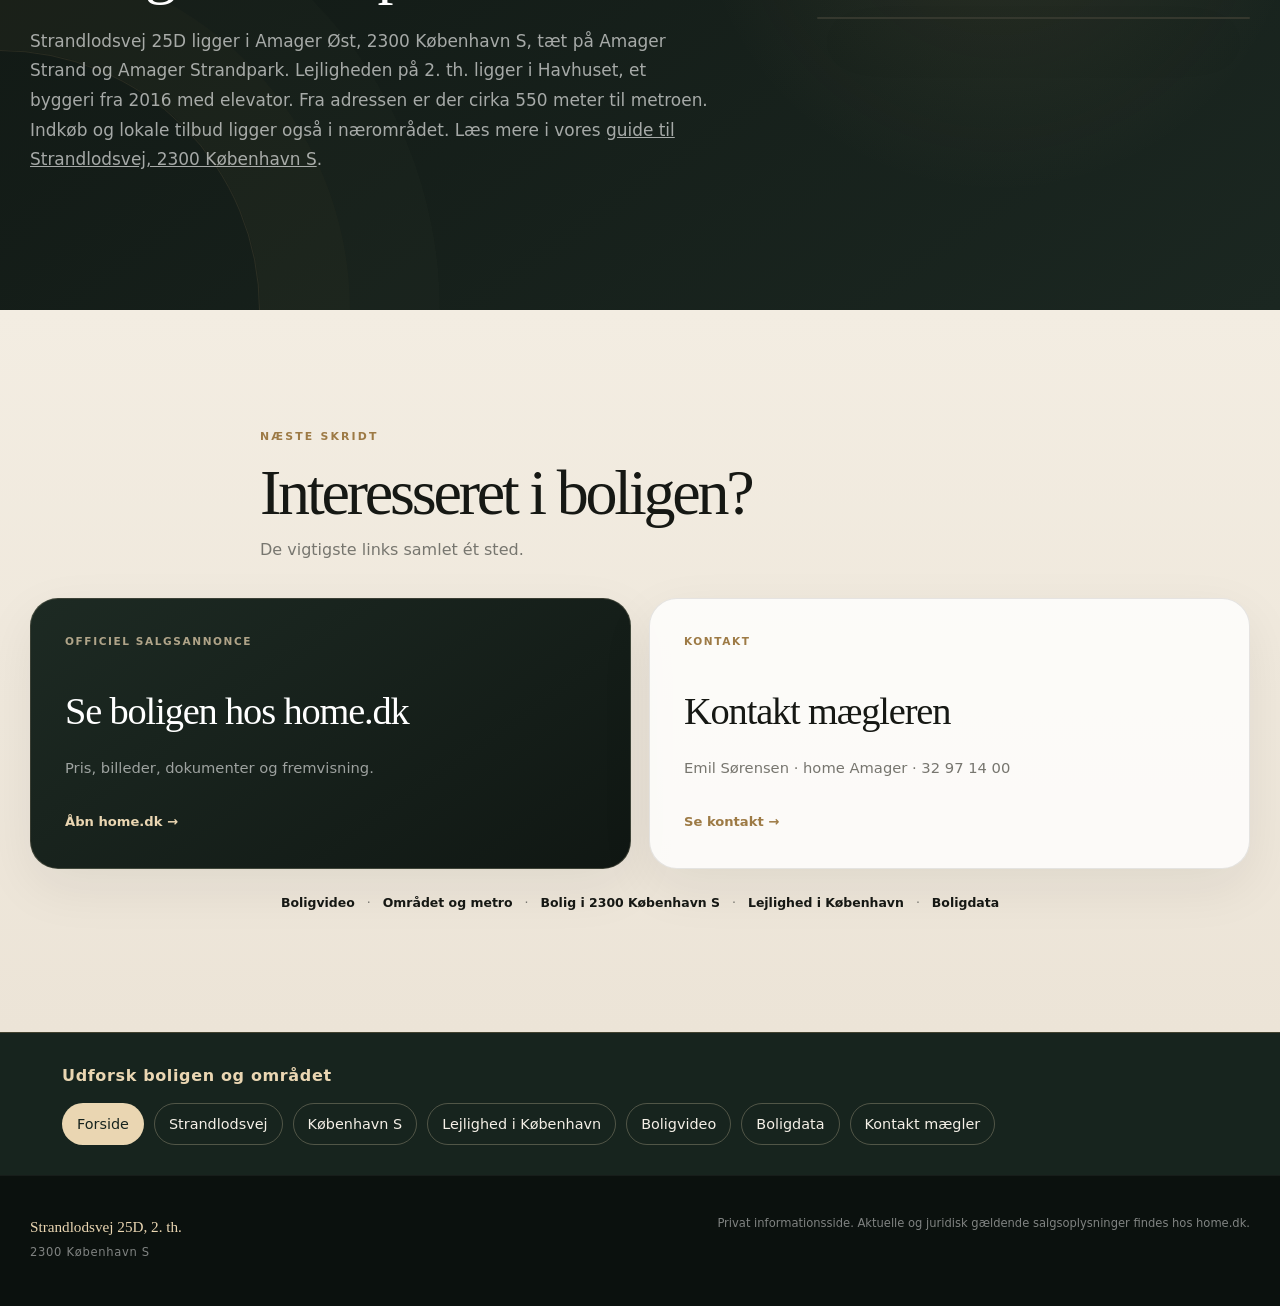
==== commit 846e7a34: "Sync listing data from home.dk" ====
--- a/index.html
+++ b/index.html
@@ -62,7 +62,7 @@
         "mainEntityOfPage": {
           "@id": "https://strandlodsvej25d.dk/#webpage"
         },
-        "dateModified": "2026-11-09",
+        "dateModified": "2026-11-15",
         "relatedLink": [
           "https://home.dk/salg/lejligheder/strandlodsvej-25d-2th-2300-koebenhavn-s/sag-1450004513/",
           "https://www.boliga.dk/adresse/strandlodsvej-25d-2-th-2300-koebenhavn-s-982285138",
@@ -117,27 +117,6 @@
             }
           ]
         }
-      },
-      {
-        "@type": "Event",
-        "@id": "https://strandlodsvej25d.dk/#open-house-2026-11-15",
-        "name": "Åbent hus – Strandlodsvej 25D, 2. th.",
-        "startDate": "2026-11-15T11:00:00+01:00",
-        "endDate": "2026-11-15T11:20:00+01:00",
-        "eventAttendanceMode": "https://schema.org/OfflineEventAttendanceMode",
-        "eventStatus": "https://schema.org/EventScheduled",
-        "location": {
-          "@type": "Place",
-          "name": "Strandlodsvej 25D, 2. th.",
-          "address": {
-            "@type": "PostalAddress",
-            "streetAddress": "Strandlodsvej 25D, 2. th.",
-            "postalCode": "2300",
-            "addressLocality": "København S",
-            "addressCountry": "DK"
-          }
-        },
-        "url": "https://home.dk/salg/lejligheder/strandlodsvej-25d-2th-2300-koebenhavn-s/sag-1450004513/"
       }
     ]
   }
@@ -194,17 +173,6 @@
             <div><strong>2</strong><span>altaner · ca. 8,2 + 7,1 m²</span></div>
             <div><strong>2016</strong><span>byggeår</span></div>
           </div>
-          <div class="open-house-banner">
-            <div class="open-house-icon" aria-hidden="true">15</div>
-            <div class="open-house-copy">
-              <span>Åbent hus med tilmelding</span>
-              <strong>Søndag 15. november · 11.00–11.20</strong>
-            </div>
-            <a href="https://home.dk/salg/lejligheder/strandlodsvej-25d-2th-2300-koebenhavn-s/sag-1450004513/" rel="noopener">
-              Tilmeld →
-            </a>
-          </div>
-
           <div class="hero-actions">
             <a class="button button-primary" href="https://home.dk/salg/lejligheder/strandlodsvej-25d-2th-2300-koebenhavn-s/sag-1450004513/" rel="noopener">
               Se hos home.dk
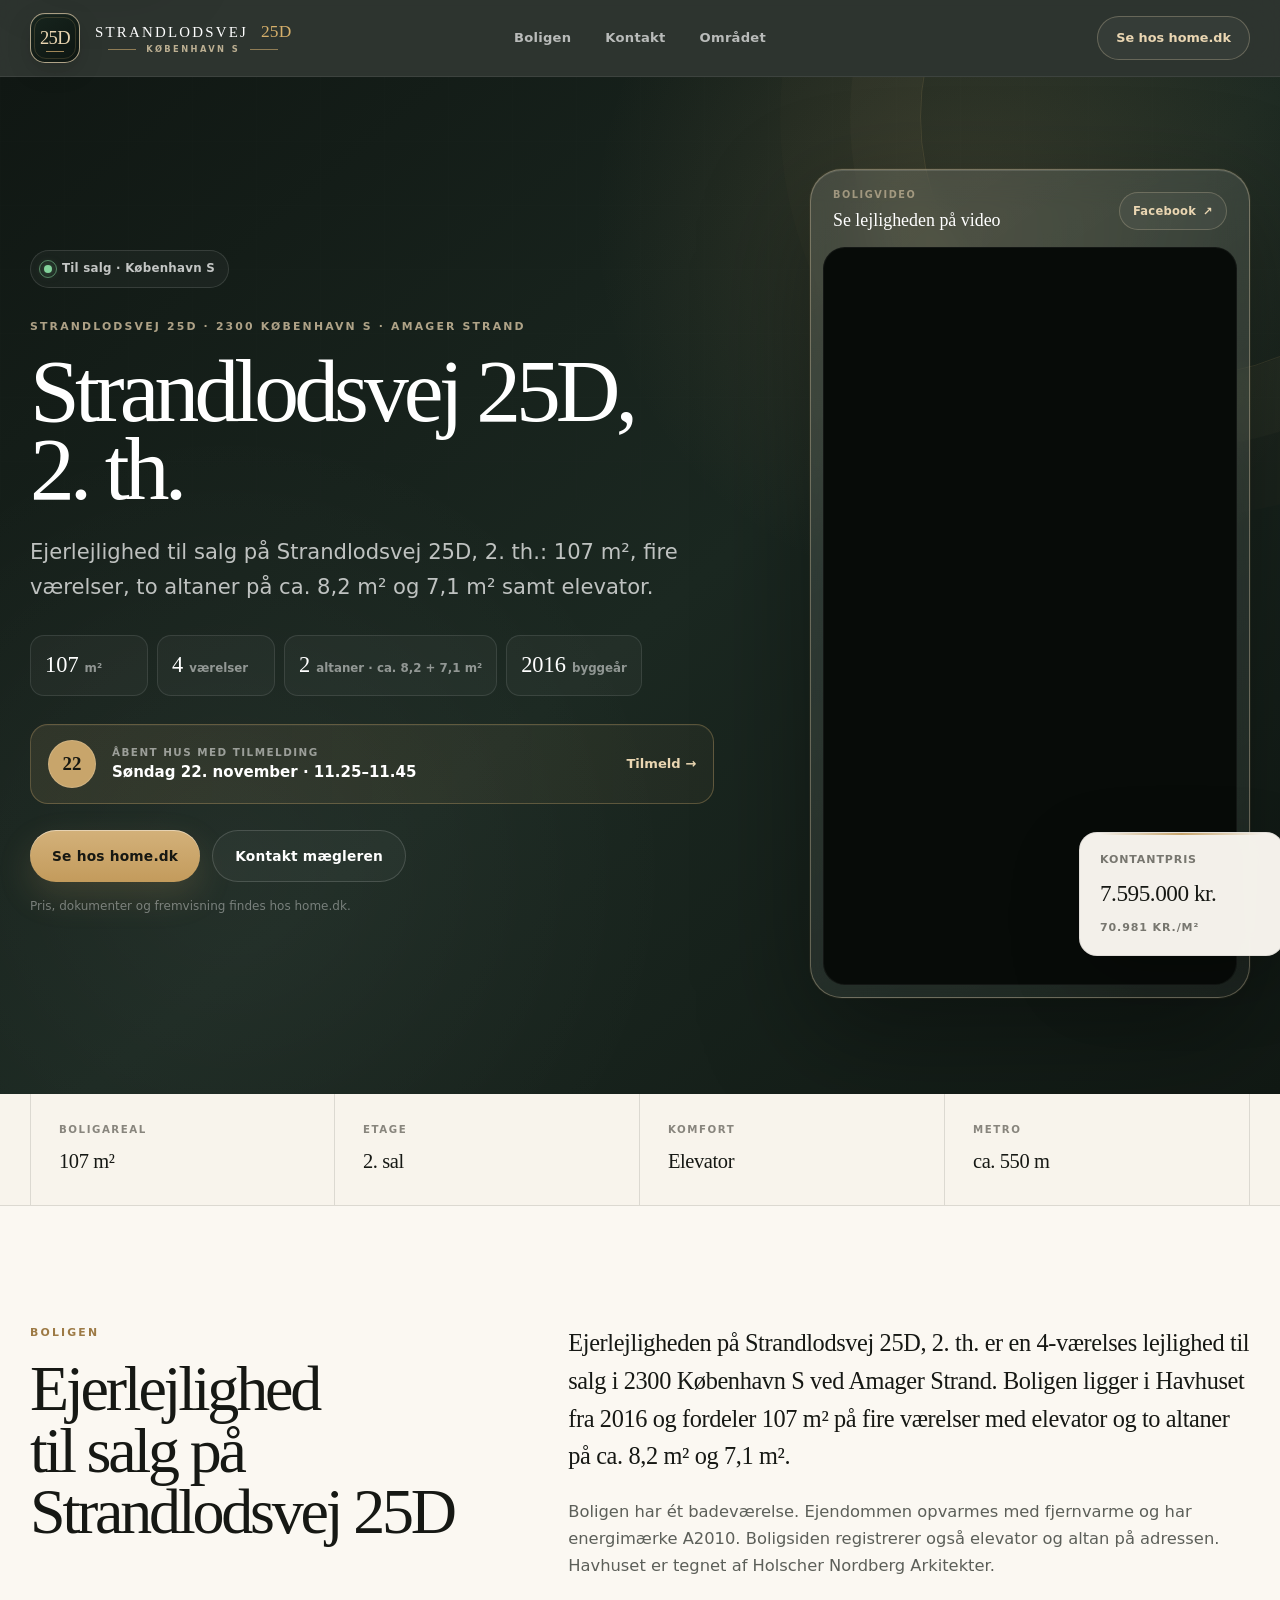
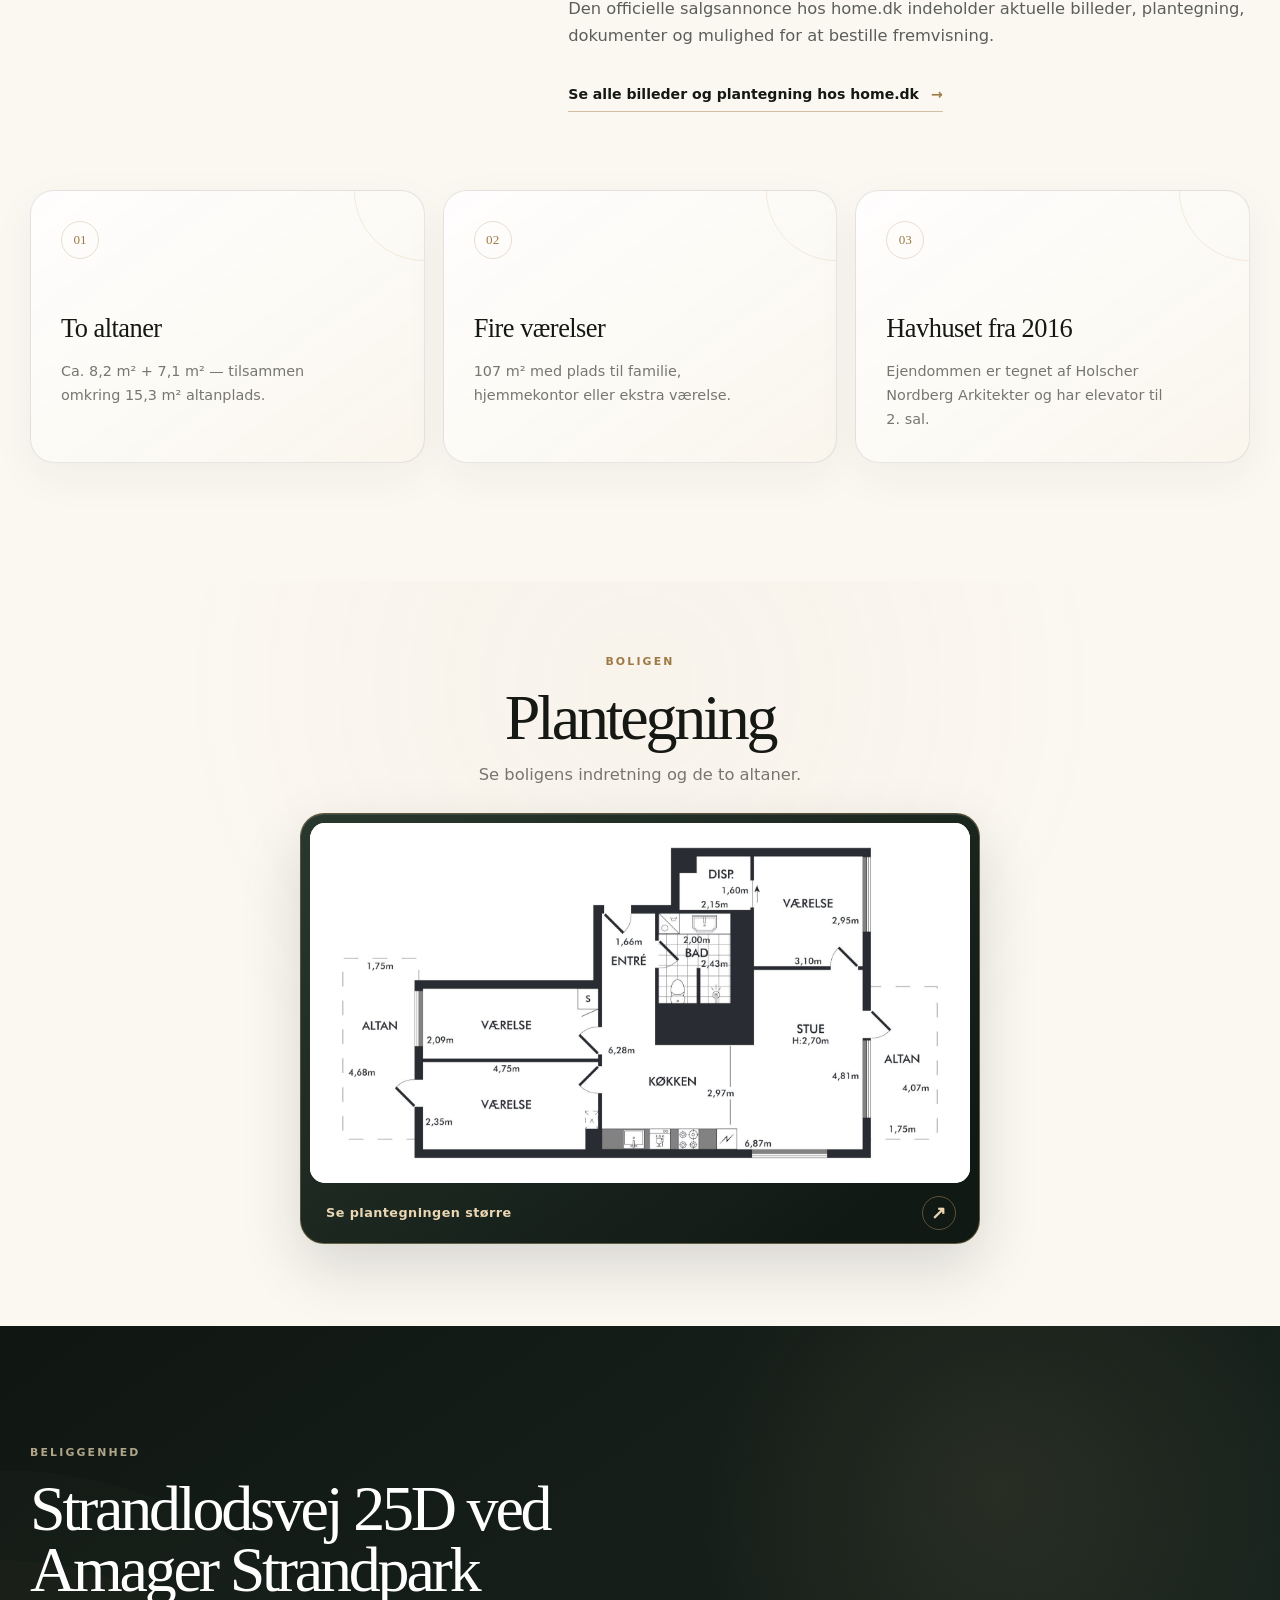
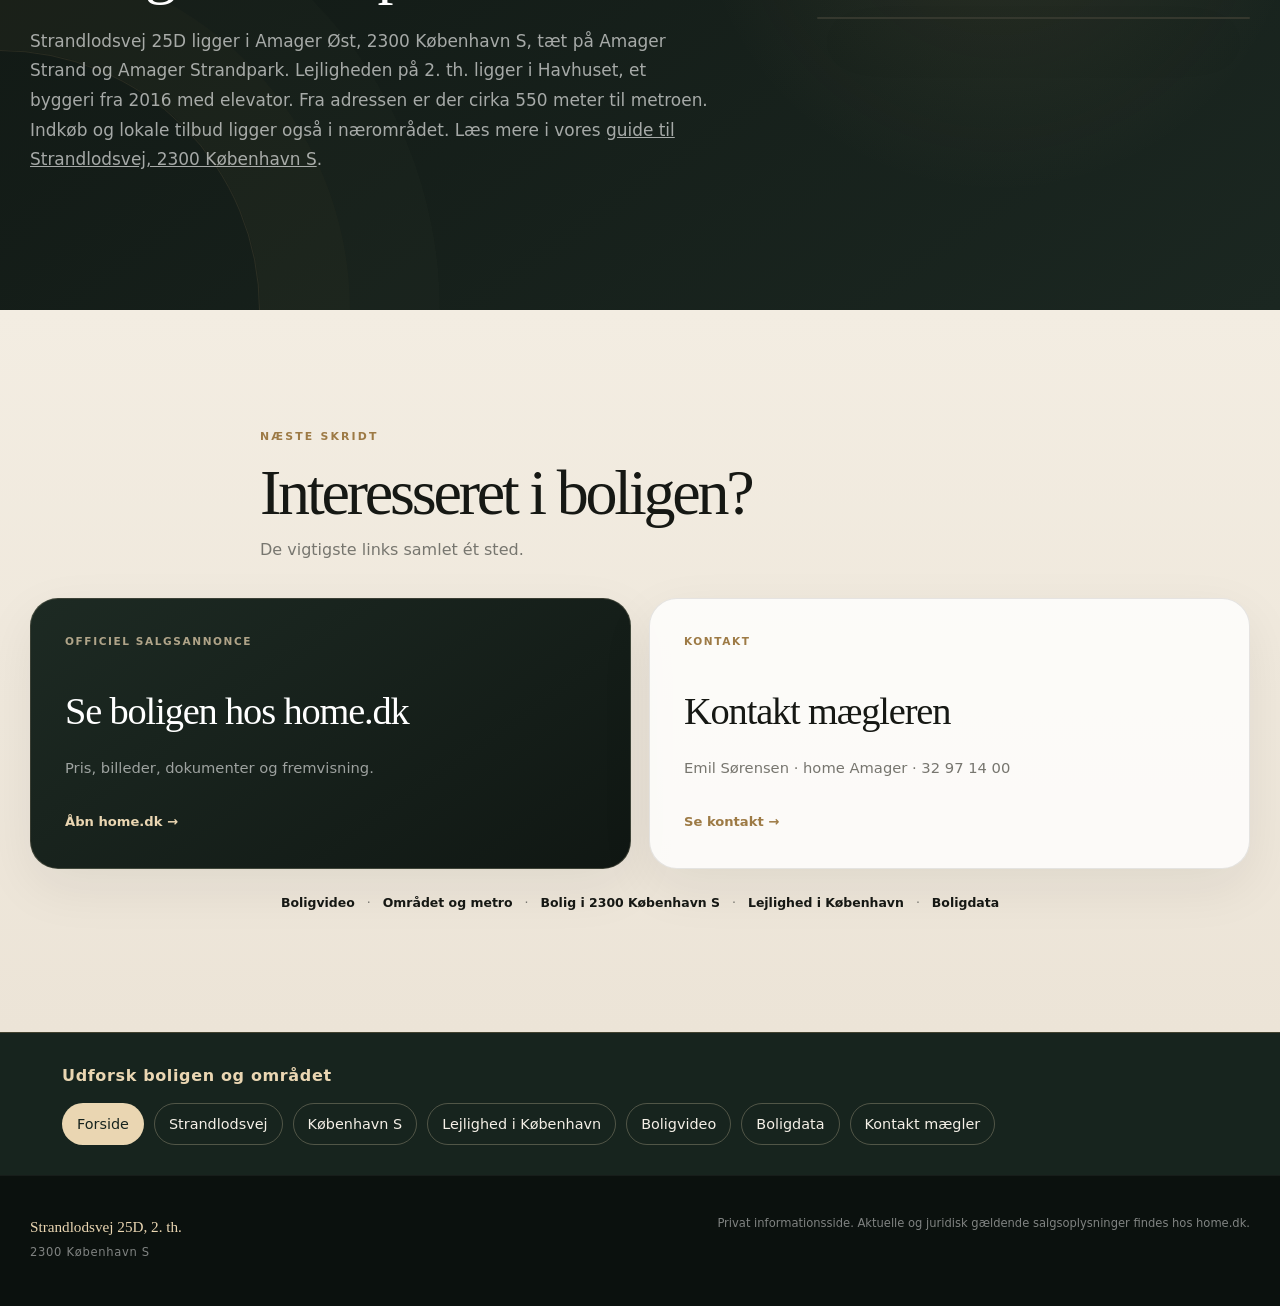
==== commit cad75fdf: "Sync listing data from home.dk" ====
--- a/index.html
+++ b/index.html
@@ -62,7 +62,7 @@
         "mainEntityOfPage": {
           "@id": "https://strandlodsvej25d.dk/#webpage"
         },
-        "dateModified": "2026-11-15",
+        "dateModified": "2026-11-17",
         "relatedLink": [
           "https://home.dk/salg/lejligheder/strandlodsvej-25d-2th-2300-koebenhavn-s/sag-1450004513/",
           "https://www.boliga.dk/adresse/strandlodsvej-25d-2-th-2300-koebenhavn-s-982285138",
@@ -117,6 +117,27 @@
             }
           ]
         }
+      },
+      {
+        "@type": "Event",
+        "@id": "https://strandlodsvej25d.dk/#open-house-2026-11-22",
+        "name": "Åbent hus – Strandlodsvej 25D, 2. th.",
+        "startDate": "2026-11-22T11:25:00+01:00",
+        "endDate": "2026-11-22T11:45:00+01:00",
+        "eventAttendanceMode": "https://schema.org/OfflineEventAttendanceMode",
+        "eventStatus": "https://schema.org/EventScheduled",
+        "location": {
+          "@type": "Place",
+          "name": "Strandlodsvej 25D, 2. th.",
+          "address": {
+            "@type": "PostalAddress",
+            "streetAddress": "Strandlodsvej 25D, 2. th.",
+            "postalCode": "2300",
+            "addressLocality": "København S",
+            "addressCountry": "DK"
+          }
+        },
+        "url": "https://home.dk/salg/lejligheder/strandlodsvej-25d-2th-2300-koebenhavn-s/sag-1450004513/"
       }
     ]
   }
@@ -173,6 +194,17 @@
             <div><strong>2</strong><span>altaner · ca. 8,2 + 7,1 m²</span></div>
             <div><strong>2016</strong><span>byggeår</span></div>
           </div>
+          <div class="open-house-banner">
+            <div class="open-house-icon" aria-hidden="true">22</div>
+            <div class="open-house-copy">
+              <span>Åbent hus med tilmelding</span>
+              <strong>Søndag 22. november · 11.25–11.45</strong>
+            </div>
+            <a href="https://home.dk/salg/lejligheder/strandlodsvej-25d-2th-2300-koebenhavn-s/sag-1450004513/" rel="noopener">
+              Tilmeld →
+            </a>
+          </div>
+
           <div class="hero-actions">
             <a class="button button-primary" href="https://home.dk/salg/lejligheder/strandlodsvej-25d-2th-2300-koebenhavn-s/sag-1450004513/" rel="noopener">
               Se hos home.dk
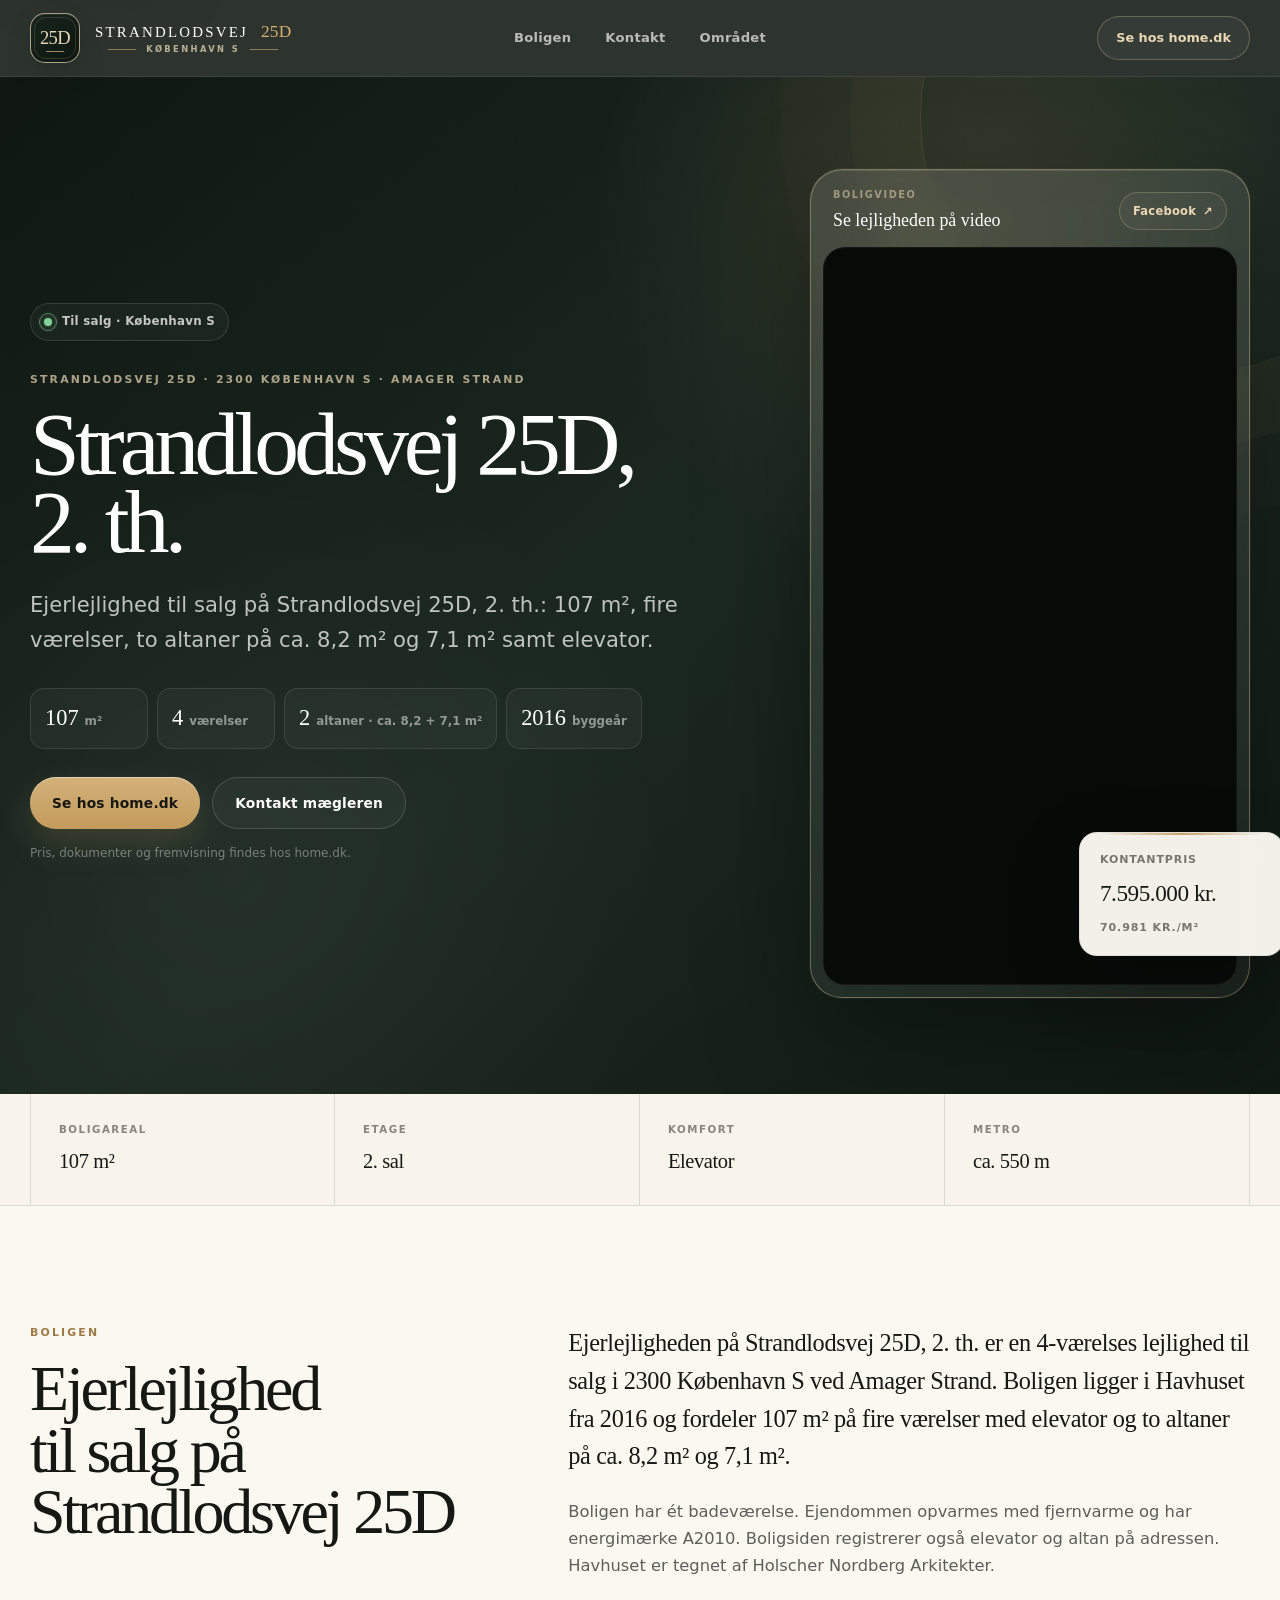
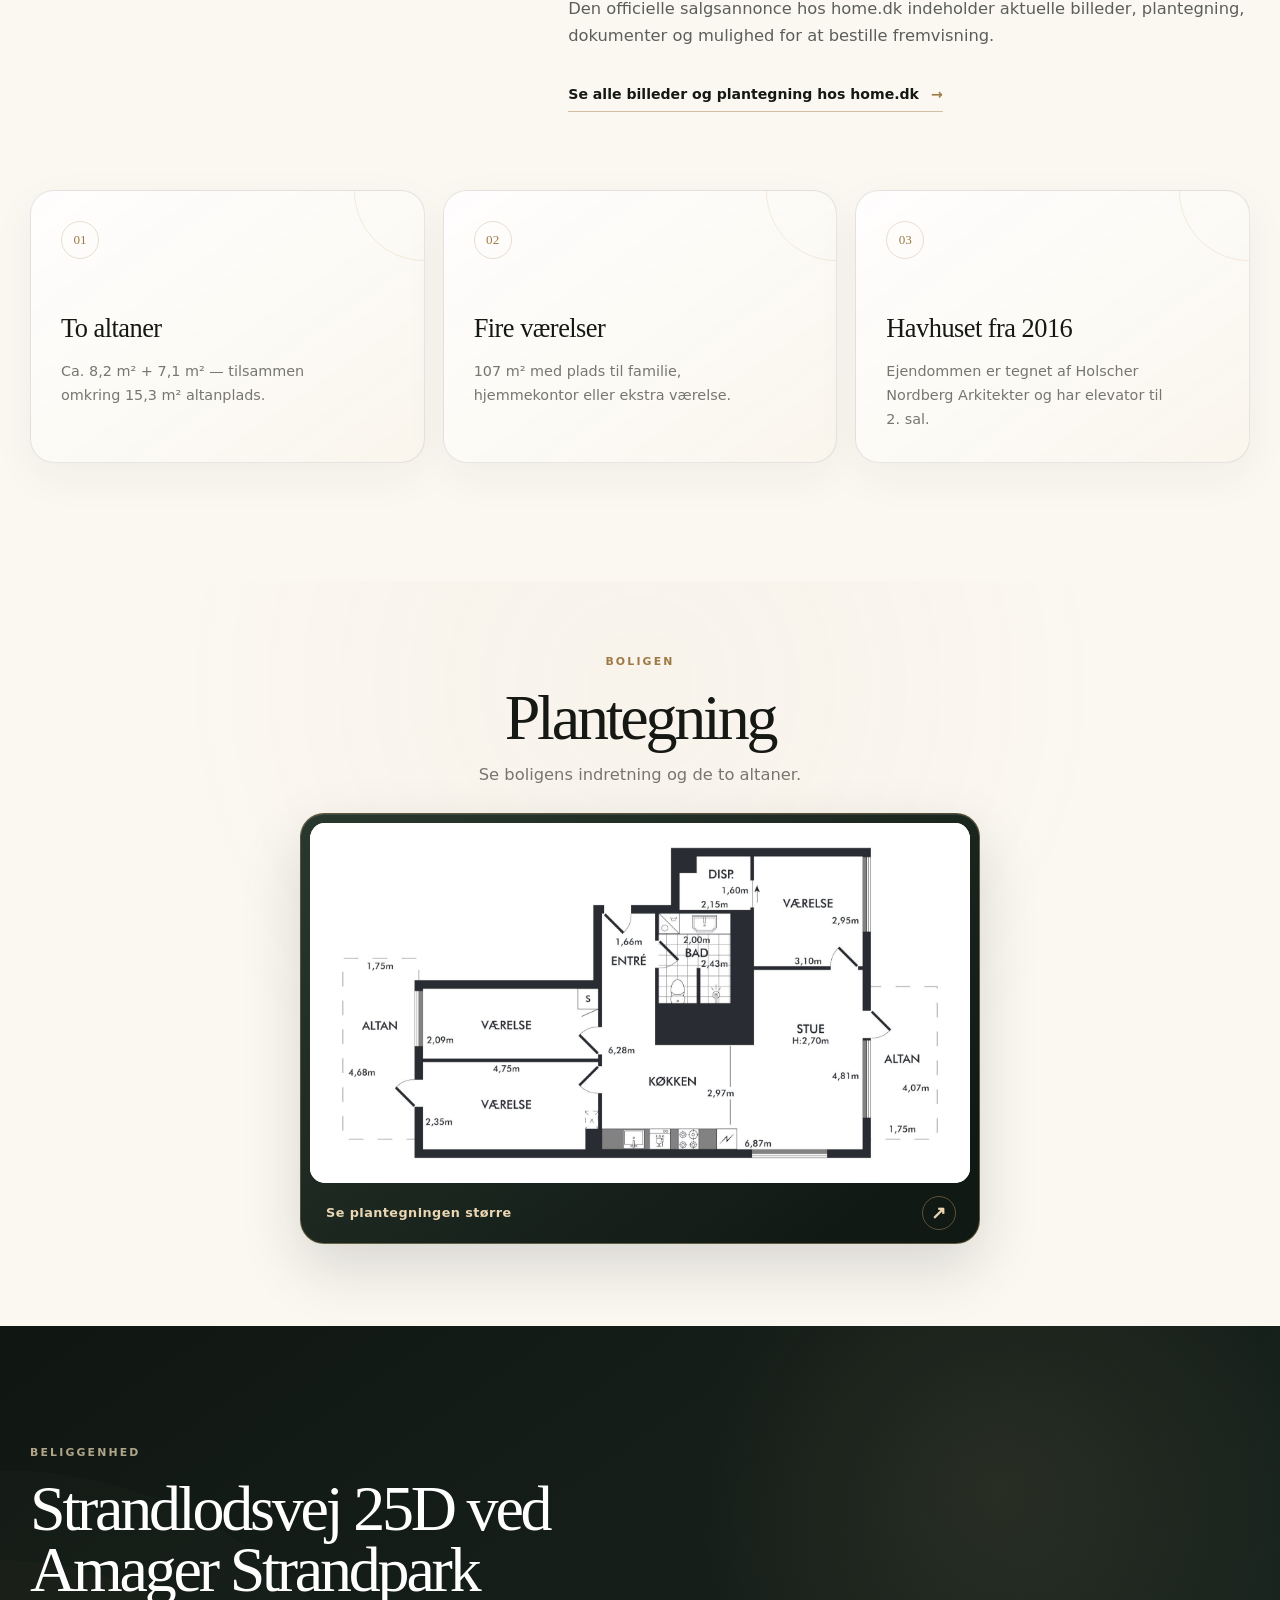
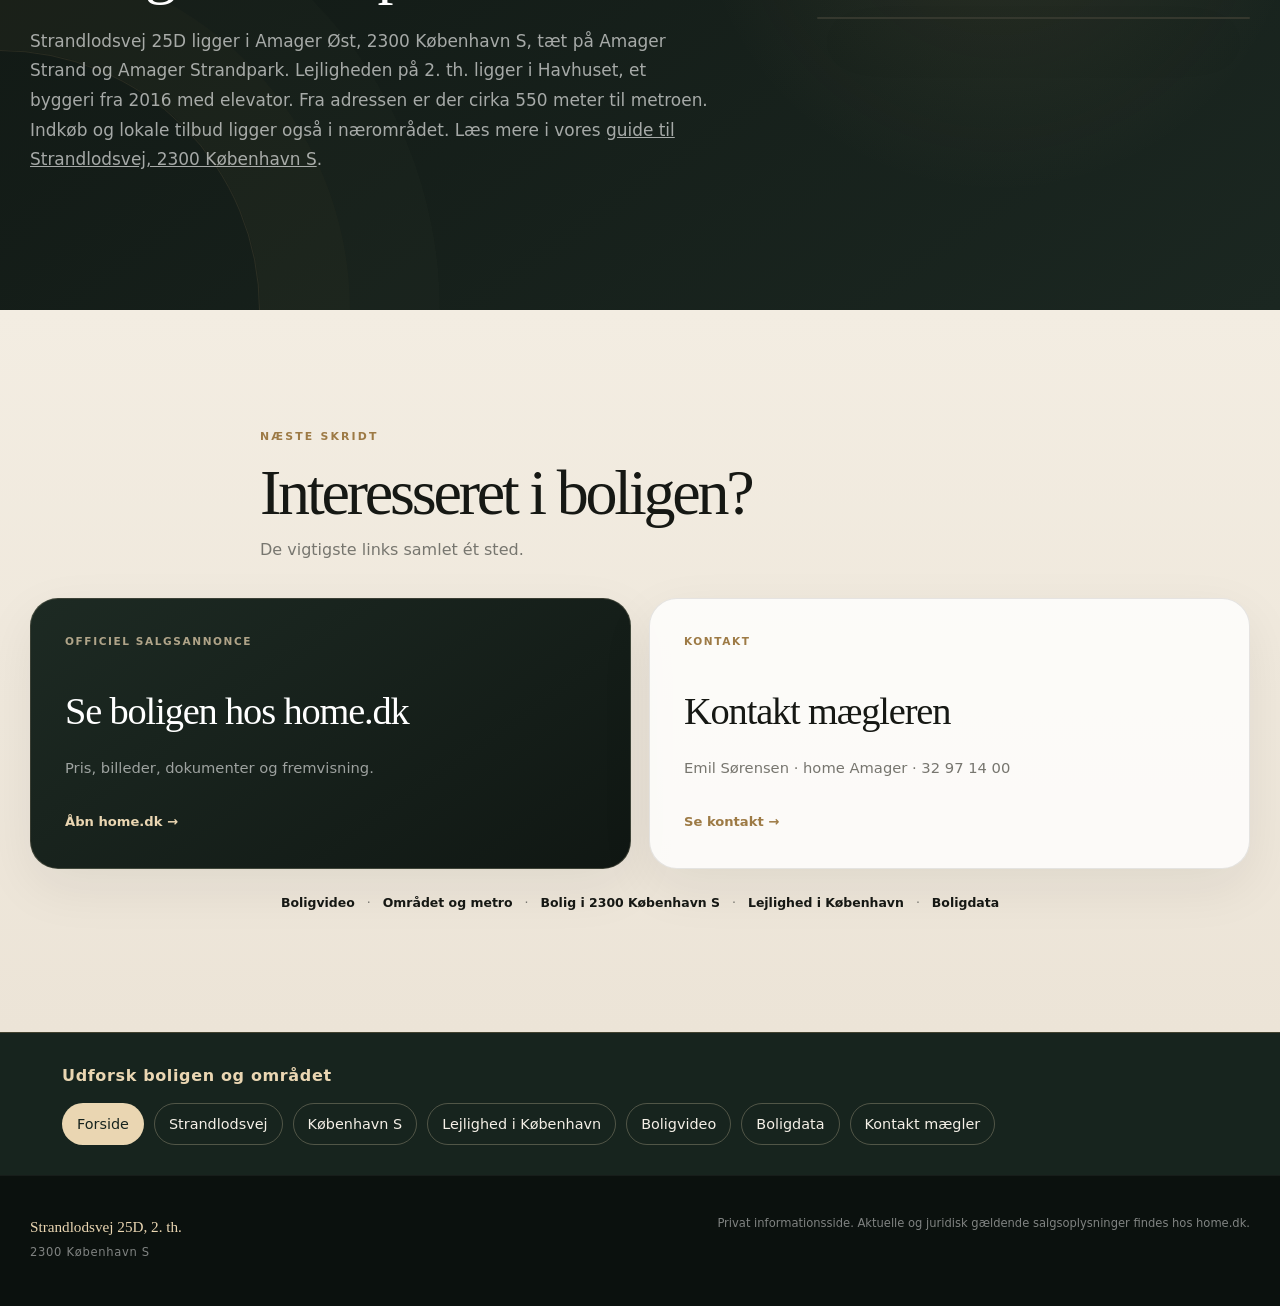
==== commit 6eb225d5: "Sync listing data from home.dk" ====
--- a/index.html
+++ b/index.html
@@ -62,7 +62,7 @@
         "mainEntityOfPage": {
           "@id": "https://strandlodsvej25d.dk/#webpage"
         },
-        "dateModified": "2026-11-17",
+        "dateModified": "2026-11-22",
         "relatedLink": [
           "https://home.dk/salg/lejligheder/strandlodsvej-25d-2th-2300-koebenhavn-s/sag-1450004513/",
           "https://www.boliga.dk/adresse/strandlodsvej-25d-2-th-2300-koebenhavn-s-982285138",
@@ -117,27 +117,6 @@
             }
           ]
         }
-      },
-      {
-        "@type": "Event",
-        "@id": "https://strandlodsvej25d.dk/#open-house-2026-11-22",
-        "name": "Åbent hus – Strandlodsvej 25D, 2. th.",
-        "startDate": "2026-11-22T11:25:00+01:00",
-        "endDate": "2026-11-22T11:45:00+01:00",
-        "eventAttendanceMode": "https://schema.org/OfflineEventAttendanceMode",
-        "eventStatus": "https://schema.org/EventScheduled",
-        "location": {
-          "@type": "Place",
-          "name": "Strandlodsvej 25D, 2. th.",
-          "address": {
-            "@type": "PostalAddress",
-            "streetAddress": "Strandlodsvej 25D, 2. th.",
-            "postalCode": "2300",
-            "addressLocality": "København S",
-            "addressCountry": "DK"
-          }
-        },
-        "url": "https://home.dk/salg/lejligheder/strandlodsvej-25d-2th-2300-koebenhavn-s/sag-1450004513/"
       }
     ]
   }
@@ -194,17 +173,6 @@
             <div><strong>2</strong><span>altaner · ca. 8,2 + 7,1 m²</span></div>
             <div><strong>2016</strong><span>byggeår</span></div>
           </div>
-          <div class="open-house-banner">
-            <div class="open-house-icon" aria-hidden="true">22</div>
-            <div class="open-house-copy">
-              <span>Åbent hus med tilmelding</span>
-              <strong>Søndag 22. november · 11.25–11.45</strong>
-            </div>
-            <a href="https://home.dk/salg/lejligheder/strandlodsvej-25d-2th-2300-koebenhavn-s/sag-1450004513/" rel="noopener">
-              Tilmeld →
-            </a>
-          </div>
-
           <div class="hero-actions">
             <a class="button button-primary" href="https://home.dk/salg/lejligheder/strandlodsvej-25d-2th-2300-koebenhavn-s/sag-1450004513/" rel="noopener">
               Se hos home.dk
